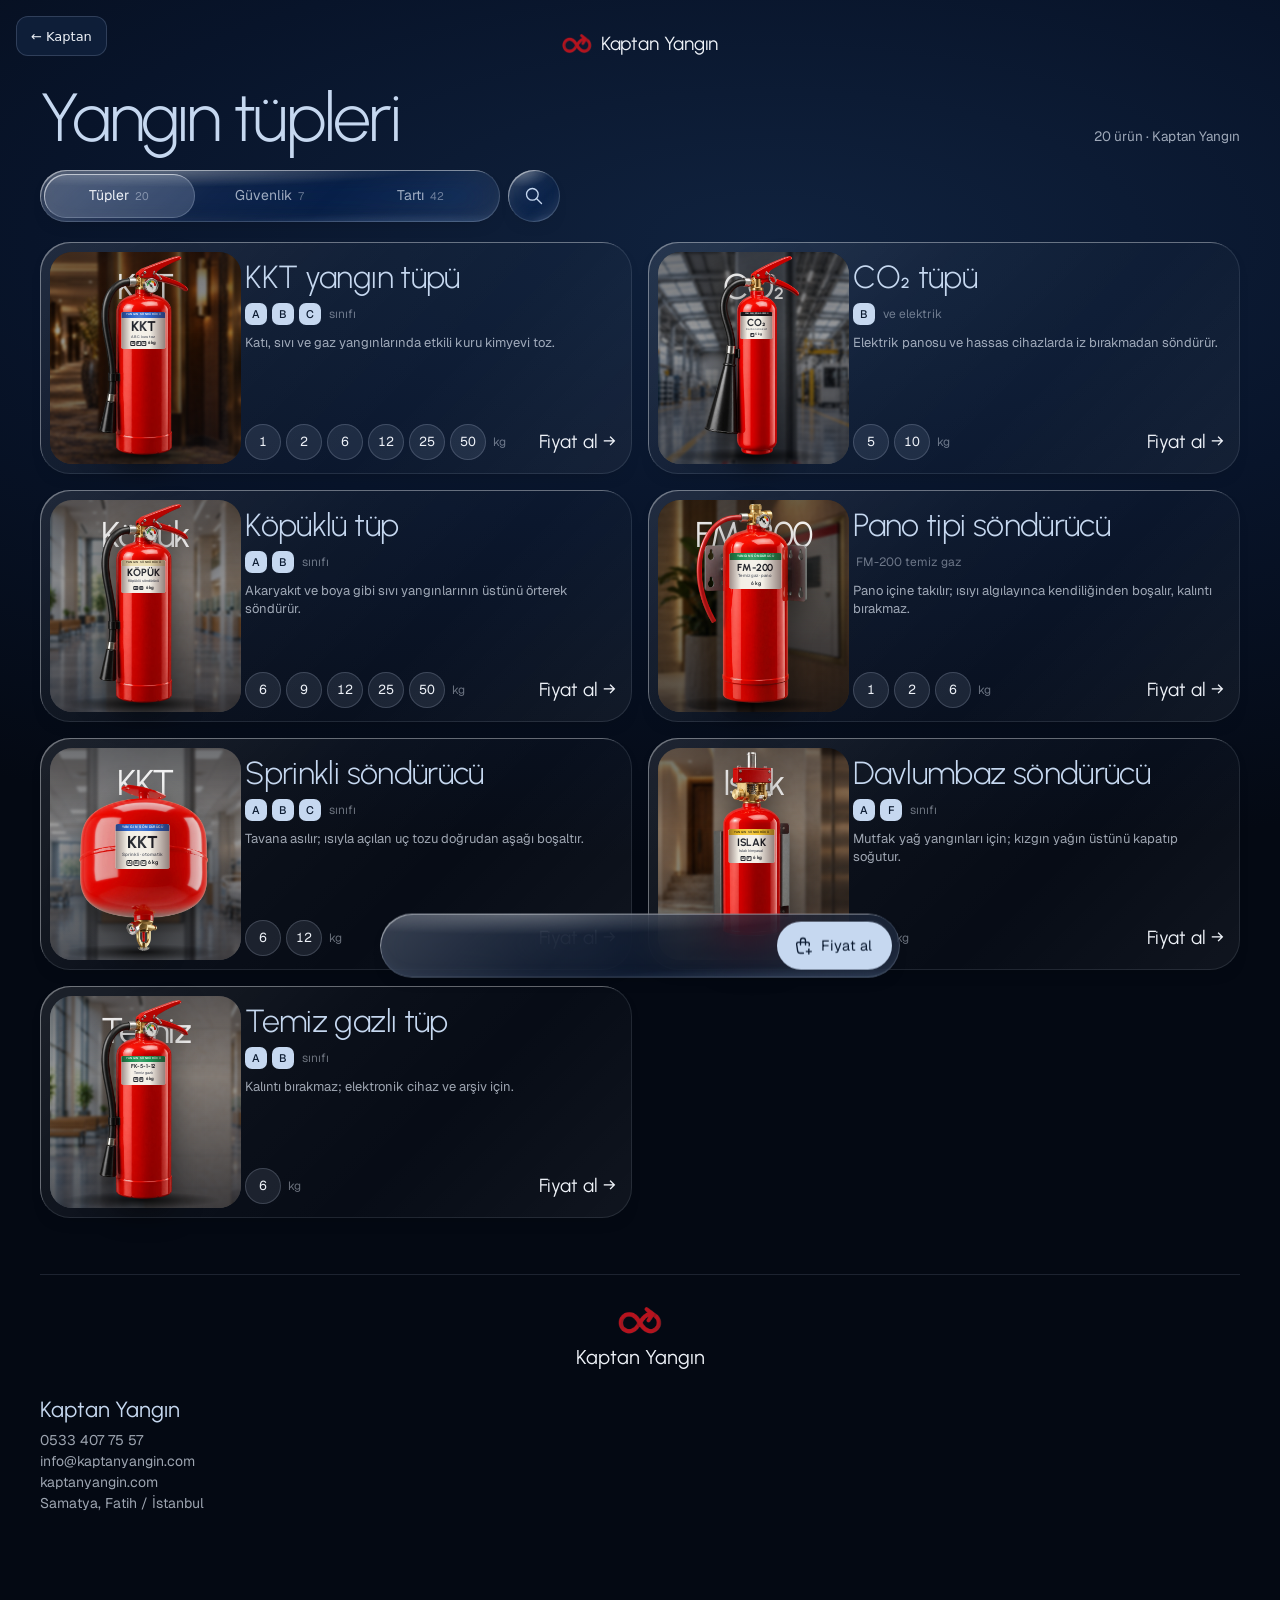
==== magaza/index.html @ e8fce548 "Kaptan Yangın sitesi: ilk yayın" ====
<!doctype html>
<html lang="tr">
<meta charset="utf-8">
<meta name="viewport" content="width=device-width, initial-scale=1, viewport-fit=cover">
<title>Kaptan Katalog</title>
<link rel="preconnect" href="https://fonts.googleapis.com">
<link rel="stylesheet" href="https://fonts.googleapis.com/css2?family=Urbanist:wght@200;300;400;500&family=Geist:wght@300;400;500&display=swap">
<link rel="stylesheet" href="katalog-tema.css">
<script src="../tema.js"></script>
<script src="../katalog.js"></script>
<script>window.KANTAR_IDS = KATALOG.bolumler.filter(function(b){return b.kategori==="kantar"}).flatMap(function(b){return b.urunler.map(function(u){return u.id})});</script>
<script>/* durumsal: kataloğun bölümüne göre renk */
(function(){ var k=["kantar"]; function b(){ var h=location.hash.slice(1); document.documentElement.dataset.unsur = h==="kantar" ? "kantar" : (/^u-\d+$/.test(h) && window.KANTAR_IDS && KANTAR_IDS.indexOf(+h.slice(2))>-1 ? "kantar" : "yangin"); } addEventListener("hashchange", b); b(); })();</script>
<style>
/* Lacivert sahne, telefon öncelikli. Liste: dev başlık + cam sekme + raf kartları. Ürün: dev yazıların arasından geçen ürün, boylar ray üstünde kayar. */
:root {
	color-scheme: dark;
	--zemin: #040913; --zemin-ust: #10223e; --yuzey: rgb(160 190 235 / 0.07); --yuzey-2: rgb(160 190 235 / 0.12);
	--yazi: #eef2f8; --yazi-2: rgb(222 231 244 / 0.7); --yazi-3: rgb(222 231 244 / 0.45); --cizgi: rgb(200 220 255 / 0.12);
	--buz: #c6d8f0; --buz-koyu: #8fb3e0; --kirmizi: #e5392b; --tabak: #e8eef7; --tabak-2: #c9d6e8; --murekkep: #0b1a30;
	--baslik: "Urbanist", "Geist", system-ui, sans-serif; --govde: "Geist", system-ui, sans-serif;
	--yay: cubic-bezier(0.16, 1, 0.3, 1); --egri: cubic-bezier(0.22, 0.8, 0.22, 1);
	--kenar: 16px; --en: 1320px;
}
* { box-sizing: border-box; -webkit-tap-highlight-color: transparent; scrollbar-width: none; }
*::-webkit-scrollbar { display: none; }
html { background: var(--zemin); }
[hidden] { display: none !important; }
body { margin: 0; color: var(--yazi); font: 15px/1.5 var(--govde); -webkit-font-smoothing: antialiased; overflow-x: hidden; min-height: 100vh;
	background: radial-gradient(120% 620px at 60% 240px, var(--zemin-ust) 0%, #08142a 48%, var(--zemin) 100%) no-repeat, var(--zemin); }
a { color: inherit; text-decoration: none; }
button, input { font: inherit; color: inherit; background: none; border: 0; padding: 0; }
button { cursor: pointer; }
.ti { display: inline-grid; place-items: center; font-style: normal; }
.ti svg { width: 1em; height: 1em; display: block; }
:focus-visible { outline: 2px solid var(--buz); outline-offset: 3px; }
.kap { max-width: var(--en); margin: 0 auto; padding-inline: var(--kenar); }

/* Liquid glass (hafif sürüm): buzlu zemin, sol üstte ışık yansıması, içte ince halka */
.cam, .notlar .not { position: relative; isolation: isolate;
	background: linear-gradient(135deg, rgb(255 255 255 / 0.2), rgb(255 255 255 / 0.05) 38%, rgb(255 255 255 / 0.02) 62%, rgb(255 255 255 / 0.09));
	backdrop-filter: blur(22px) saturate(1.8) brightness(1.08); -webkit-backdrop-filter: blur(22px) saturate(1.8) brightness(1.08);
	box-shadow: inset 1.5px 1.5px 0 -0.5px rgb(255 255 255 / 0.55), inset -1px -1px 0 rgb(255 255 255 / 0.1), inset 0 0 0 1px rgb(220 232 255 / 0.14),
		inset 0 -10px 22px -10px rgb(150 190 255 / 0.28), 0 14px 34px -14px rgb(0 0 0 / 0.85); }
.cam::before, .notlar .not::before { content: ""; position: absolute; inset: 0; border-radius: inherit; pointer-events: none; z-index: -1;
	background: radial-gradient(90% 55% at 28% 0%, rgb(255 255 255 / 0.28), transparent 60%), radial-gradient(60% 40% at 80% 110%, rgb(160 200 255 / 0.16), transparent 70%); }
.bas { transition: scale 0.3s var(--yay); }
.bas:active { scale: 0.95; }

/* Üst şerit */
.ust { position: relative; z-index: 6; display: grid; grid-template-columns: minmax(92px, 1fr) auto minmax(92px, 1fr); align-items: center; gap: 8px; height: 64px; }
.geri { grid-column: 1; grid-row: 1; justify-self: start; width: 42px; height: 42px; border-radius: 50%; display: grid; place-items: center; font-size: 20px; color: var(--buz); flex: none; }
.marka { grid-column: 2; grid-row: 1; display: flex; align-items: center; justify-content: center; gap: 9px; min-width: 0; }
.marka img { width: 30px; height: auto; flex: none; }
.marka .ad { font: 400 19px/1.25 var(--baslik); letter-spacing: -0.005em; white-space: nowrap; color: var(--yazi); }
.ust .sag { grid-column: 3; grid-row: 1; justify-self: end; display: flex; gap: 8px; }
.ust .sag > * { position: relative; width: 42px; height: 42px; border-radius: 50%; display: grid; place-items: center; font-size: 20px; color: var(--buz); }

/* Dev yazı: satır maskesinden yükselir, harf harf değişir; boyu kutuya sığacak kadar (JS) */
.dev { margin: 0; font-family: var(--baslik); font-weight: 300; color: var(--buz); letter-spacing: -0.04em; line-height: 0.88; white-space: nowrap; width: max-content; max-width: none; }
.dev .satir { display: block; overflow: hidden; padding: 0.04em 0.06em 0.24em; margin: -0.04em -0.06em -0.24em; }
.dev .satir > span { display: block; }
.harf { display: inline-block; white-space: pre; }

/* ───────── Liste ───────── */
.l-bas { padding-block: 2px 10px; display: flex; flex-wrap: wrap; align-items: baseline; justify-content: space-between; gap: 6px 24px; overflow: hidden; }
.l-bas .dev { font-size: 52px; }
.l-meta { margin: 0; color: var(--yazi-2); font-size: 13.5px; }
.cubuk { position: sticky; top: env(safe-area-inset-top, 0px); z-index: 8; padding-block: 8px; }
.cubuk-ic { display: grid; grid-template-columns: minmax(0, 1fr) 52px; gap: 8px; height: 52px; }
.sekme { border-radius: 999px; display: grid; grid-template-columns: repeat(3, minmax(0, 1fr)); padding: 4px; transition: opacity 0.3s var(--egri); }
.sekme i.gosterge { position: absolute; z-index: -1; left: 4px; top: 4px; bottom: 4px; width: calc((100% - 8px) / 3); border-radius: 999px; background: rgb(198 216 240 / 0.2);
	box-shadow: inset 1px 1px 0 rgb(255 255 255 / 0.5), inset 0 0 0 1px rgb(220 232 255 / 0.22); transition: transform 0.55s var(--yay); }
.sekme button { border-radius: 999px; font-size: 14px; color: var(--yazi-2); display: flex; align-items: center; justify-content: center; gap: 6px; min-width: 0; transition: color 0.3s; }
.sekme button[aria-selected="true"] { color: var(--yazi); }
.sekme button small { font-size: 11px; color: var(--yazi-3); font-variant-numeric: tabular-nums; }
.ara-dugme { border-radius: 50%; display: grid; place-items: center; font-size: 20px; color: var(--buz); }
.ara-kutu { position: absolute; inset: 0 var(--kenar); right: calc(var(--kenar) + 60px); border-radius: 999px; display: flex; align-items: center; gap: 10px; padding: 0 18px;
	opacity: 0; pointer-events: none; scale: 0.96 1; transform-origin: right; transition: opacity 0.3s var(--egri), scale 0.45s var(--yay); }
.ara-kutu input { flex: 1; min-width: 0; height: 100%; outline: 0; font-size: 16px; }
.ara-kutu input::placeholder { color: var(--yazi-3); }
.ara-acik .ara-kutu { opacity: 1; pointer-events: auto; scale: 1 1; }
.ara-acik .sekme { opacity: 0; pointer-events: none; }
.cubuk { position: sticky; }
.cubuk .kap { position: relative; }

.altlar { display: flex; gap: 8px; overflow-x: auto; padding-block: 6px 4px; margin-inline: calc(-1 * var(--kenar)); padding-inline: var(--kenar); }
.altlar button { flex: none; height: 38px; padding: 0 16px; border-radius: 999px; font-size: 13.5px; color: var(--yazi-2); background: var(--yuzey); box-shadow: inset 0 0 0 1px var(--cizgi); transition: color 0.3s, background 0.3s, box-shadow 0.3s, scale 0.3s var(--yay); }
.altlar button:active { scale: 0.95; }
.altlar button[aria-pressed="true"] { color: var(--murekkep); background: var(--buz); box-shadow: none; }

.izgara { display: grid; grid-template-columns: repeat(2, minmax(0, 1fr)); gap: 12px; padding-block: 12px 56px; }
.bos { grid-column: 1 / -1; padding: 48px 0; text-align: center; color: var(--yazi-2); }

/* Raf kartı: bir söndürücü ailesi; tüp solda ayakta, boylar kartın içinde seçilir */
.aile { grid-column: 1 / -1; position: relative; height: 196px; border-radius: 30px; overflow: hidden; display: grid; grid-template-columns: 34% minmax(0, 1fr);
	background: linear-gradient(140deg, var(--yuzey-2), var(--yuzey) 55%); box-shadow: inset 1px 1px 0 rgb(255 255 255 / 0.16), inset 0 0 0 1px var(--cizgi); transition: scale 0.35s var(--yay); }
.aile:active { scale: 0.985; }
.aile .ana { position: absolute; inset: 0; z-index: 1; border-radius: inherit; }
.aile .resim { position: relative; }
.aile .resim::before { content: ""; position: absolute; left: 50%; bottom: 10px; width: 78%; height: 16px; translate: -50% 0; border-radius: 50%; background: radial-gradient(closest-side, rgb(0 0 0 / 0.7), transparent); }
.aile .resim img { position: absolute; left: 50%; bottom: 14px; height: calc(100% - 26px); max-width: none; translate: -50% 0; filter: drop-shadow(0 12px 14px rgb(0 0 0 / 0.5)); }
.aile .govde { padding: 18px 16px 14px 4px; display: grid; grid-template-rows: auto auto 1fr auto; min-width: 0; }
.aile h3 { margin: -4px 0 -5px; padding: 0 2px 0 0; font: 300 27px/1.35 var(--baslik); letter-spacing: -0.02em; color: var(--buz); white-space: nowrap; overflow: hidden; text-overflow: ellipsis; }
.aile .siniflar { display: flex; gap: 5px; margin-top: 9px; }
.aile .siniflar b { min-width: 22px; height: 22px; padding: 0 6px; border-radius: 7px; display: grid; place-items: center; font: 500 11px/1 var(--govde); color: var(--murekkep); background: var(--buz); }
.aile .siniflar span { height: 22px; display: grid; place-items: center; font-size: 12px; color: var(--yazi-3); margin-left: 3px; white-space: nowrap; overflow: hidden; }
.aile p { margin: 9px 0 0; font-size: 13px; line-height: 1.35; color: var(--yazi-2); display: -webkit-box; -webkit-line-clamp: 2; -webkit-box-orient: vertical; overflow: hidden; align-self: start; }
.aile .alt { display: grid; grid-template-columns: minmax(0, 1fr) auto; gap: 10px; align-items: center; }
.aile .boy { position: relative; z-index: 2; display: flex; gap: 5px; overflow-x: auto; margin-left: -4px; padding-left: 4px;
	-webkit-mask-image: linear-gradient(90deg, #000 calc(100% - 18px), transparent); mask-image: linear-gradient(90deg, #000 calc(100% - 18px), transparent); }
.aile .boy a { flex: none; min-width: 36px; height: 36px; padding: 0 9px; border-radius: 999px; display: grid; place-items: center; font-size: 13px; font-variant-numeric: tabular-nums; color: var(--yazi);
	background: rgb(198 216 240 / 0.1); box-shadow: inset 0 0 0 1px rgb(220 232 255 / 0.18); transition: scale 0.3s var(--yay), background 0.3s; }
.aile .boy a:active { scale: 0.9; background: rgb(198 216 240 / 0.26); }
.aile .boy em { font-style: normal; font-size: 12px; color: var(--yazi-3); align-self: center; padding: 0 14px 0 2px; flex: none; }
.aile .fiyat { font: 400 19px/1.2 var(--baslik); font-variant-numeric: tabular-nums; white-space: nowrap; text-align: right; }
.aile .fiyat small { display: block; font: 400 11px/1 var(--govde); color: var(--yazi-3); margin-bottom: 4px; }
.aile .fiyat small.dolum { margin: 6px 0 0; color: var(--yazi-2); font-variant-numeric: tabular-nums; }

/* Ürün kartı: sabit ölçü; ad en çok iki satır, künye tek satır */
.kart { position: relative; border-radius: 26px; padding: 8px 8px 14px; display: grid; grid-template-rows: auto 38px 17px 26px; row-gap: 0; min-width: 0;
	background: var(--yuzey); box-shadow: inset 0 0 0 1px var(--cizgi); transition: scale 0.35s var(--yay); }
.kart:active { scale: 0.97; }
.tabak { aspect-ratio: 1; border-radius: 18px; display: grid; place-items: center; overflow: hidden; margin-bottom: 12px; }
.tabak.acik { background: radial-gradient(90% 90% at 50% 35%, #fff, var(--tabak) 55%, var(--tabak-2)); }
.tabak.acik img { width: 78%; height: 78%; object-fit: contain; }
.tabak.koyu { background: radial-gradient(80% 80% at 50% 40%, rgb(120 160 225 / 0.22), transparent 70%); }
.tabak.koyu img { height: 92%; max-width: none; filter: drop-shadow(0 10px 12px rgb(0 0 0 / 0.5)); }
.tabak.ikon { background: radial-gradient(80% 80% at 50% 40%, rgb(120 160 225 / 0.2), transparent 70%); font-size: 54px; color: var(--buz); }
.tabak.ikon .ti svg { stroke-width: 1; }
.kart h3 { margin: 0; padding: 0 6px; font: 400 14px/19px var(--govde); display: -webkit-box; -webkit-line-clamp: 2; -webkit-box-orient: vertical; overflow: hidden; align-self: start; }
.kart .kunye { padding: 0 6px; font-size: 12px; line-height: 17px; color: var(--yazi-3); white-space: nowrap; overflow: hidden; text-overflow: ellipsis; }
.kart .fiyat { padding: 0 6px; font: 400 19px/1 var(--baslik); font-variant-numeric: tabular-nums; align-self: end; }

.iletisim { border-top: 1px solid var(--cizgi); padding-block: 32px 48px; display: grid; gap: 28px; color: var(--yazi-2); font-size: 14px; }
.iletisim .logo { grid-column: 1 / -1; display: grid; gap: 10px; justify-items: center; text-align: center; }
.iletisim .logo img { width: 44px; height: auto; }
.iletisim .logo p { margin: 0; font: 400 20px/1.25 var(--baslik); color: var(--yazi); }
.iletisim b { display: block; font: 400 22px/1.1 var(--baslik); color: var(--buz); margin-bottom: 8px; }
.iletisim span { display: block; user-select: all; }
.iletisim .yasal { font-size: 12.5px; color: var(--yazi-3); margin: 0; max-width: 60ch; }

/* ───────── Ürün sahnesi ───────── */
.sahne { position: relative; height: clamp(620px, calc(100svh - 64px), 760px); overflow-x: clip; overflow-y: visible; margin-inline: calc(-1 * var(--kenar)); touch-action: pan-y; }
.sahne .dev { position: absolute; pointer-events: none; }
.sahne .dev .satir > span { transform: translateY(104%); transition: transform 1.2s var(--yay); }
.hazir .dev .satir > span { transform: none; }
.dev.sol { left: var(--kenar); top: 4px; font-size: 56px; }
.dev.sol .satir { display: inline-block; vertical-align: top; } .dev.sol .satir + .satir { margin-left: 0.16em; }
.dev.sol .satir:nth-child(1) > span { transition-delay: 0.25s; }
.dev.sol .satir:nth-child(2) > span { transition-delay: 0.33s; }
.dev.sag { left: 0; right: 0; margin-inline: auto; top: 200px; font-size: 130px; text-align: center; }
.dev.sag .harf.bosluk { width: var(--bosluk, auto); }
/* telefon/tablet: sayı tüpün arkasında kocaman, birim (kg) ayrı katmanda tüpün önünde ve küçük (Berkin 2026-10-06) */
.dev.sag .harf.yok { display: none; }
.dev.birim { display: none; z-index: 4; font-weight: 400; letter-spacing: -0.02em; line-height: 1; opacity: 0; transition: opacity 0.9s var(--egri) 0.6s; }
.sahne.ayri-kilo .dev.birim { display: block; } .hazir .dev.birim { opacity: 1; }
.dev.sag .satir > span { transition-delay: 0.45s; }

.isik::after { content: ""; position: absolute; left: 50%; top: 100%; width: 520px; height: 420px; translate: -50% -30%; border-radius: 50%; background: radial-gradient(closest-side, rgb(120 160 225 / 0.1), transparent); }
.isik { position: absolute; left: 50%; top: 56%; width: 300px; height: 380px; translate: -50% -50%; border-radius: 50%; pointer-events: none;
	background: radial-gradient(closest-side, rgb(120 160 225 / 0.2), transparent); filter: blur(20px); opacity: 0; transition: opacity 1.6s var(--egri) 0.2s; }
.hazir .isik { opacity: 1; }
.golge { position: absolute; left: 50%; bottom: 22.5%; width: 200px; height: 36px; translate: -50% 0; border-radius: 50%; background: radial-gradient(closest-side, rgb(0 0 0 / 0.85), transparent); }

.urun { position: absolute; left: 50%; bottom: 24%; aspect-ratio: 2 / 3; translate: -50% 0; perspective: 1100px; transition: height 0.95s cubic-bezier(0.65, 0, 0.35, 1); }
.urun.kare { aspect-ratio: 1; bottom: 27%; left: 50%; }
.sahne:has(.urun.kare) .golge { display: none; }
.dondur { position: absolute; inset: 0; transform-style: preserve-3d; transition: transform 0.7s var(--egri); }
.acilis { position: absolute; inset: 0; transform: translateY(70%); opacity: 0; transition: transform 1.4s var(--yay) 0.1s, opacity 0.9s var(--egri) 0.1s; }
.hazir .acilis { transform: none; opacity: 1; }
.vt .acilis { transition: none; }
.katman { position: absolute; inset: 0; will-change: transform, opacity; display: grid; place-items: center; }
.katman img { width: 100%; height: 100%; object-fit: contain; display: block; filter: drop-shadow(0 34px 34px rgb(0 0 0 / 0.55)); }
.katman.tabakli { border-radius: 50%; background: radial-gradient(90% 90% at 50% 32%, #fff, var(--tabak) 55%, var(--tabak-2)); box-shadow: 0 30px 60px -20px rgb(0 0 0 / 0.8), inset 0 -14px 30px -10px rgb(11 26 48 / 0.25); }
.katman.tabakli img { width: 66%; height: 66%; filter: none; }
.katman.ikonlu { border-radius: 50%; font-size: 42cqw; color: var(--buz); }
.katman.ikonlu .ti { font-size: 110px; }
.katman.ikonlu .ti svg { stroke-width: 0.8; }

/* Tüpün üstündeki cam kapsüller: tüpün önünde durur ki 3B dönüşte tüp fareyi yutmasın */
.nokta { position: absolute; z-index: 4; width: 0; height: 0; opacity: 0; transform: translateZ(60px); transition: opacity 0.6s var(--egri); }
.goster .nokta { opacity: 1; }
.nokta .dugum { position: absolute; left: -13px; top: -13px; width: 26px; height: 26px; border-radius: 50%; z-index: 2; display: grid; place-items: center; font-size: 13px; color: var(--murekkep);
	background: radial-gradient(circle at 35% 30%, #fff, var(--buz) 70%); box-shadow: 0 0 0 4px rgb(198 216 240 / 0.16), 0 6px 16px rgb(0 0 0 / 0.4); transition: transform 0.4s var(--yay); }
.nokta .kapsul { position: absolute; top: -40px; white-space: nowrap; padding: 9px 16px 9px 24px; border-radius: 999px; font-size: 13px; color: var(--buz); transition: color 0.3s, background 0.3s, box-shadow 0.3s; }
.nokta.sag .kapsul { left: -4px; }
.nokta.sol .kapsul { right: -4px; padding: 9px 24px 9px 16px; }
.nokta.sol { display: none; }
.nokta .kapsul { opacity: 0; } .nokta.acik .kapsul { opacity: 1; }
.nokta.acik .kapsul, .nokta:focus-visible .kapsul { color: var(--yazi); background-color: rgb(198 216 240 / 0.16); box-shadow: inset 1.5px 1.5px 0 -0.5px rgb(255 255 255 / 0.7), inset 0 0 0 1px rgb(220 232 255 / 0.4), 0 0 28px -4px rgb(150 190 255 / 0.45); }
/* fare tepkileri yalnız faresi olan cihazda; telefonda dokunuş hover'ı tetikleyip takılı bırakmasın */
@media (hover: hover) { .nokta:hover .kapsul { opacity: 1; } .nokta:hover .kapsul { color: var(--yazi); background-color: rgb(198 216 240 / 0.16); box-shadow: inset 1.5px 1.5px 0 -0.5px rgb(255 255 255 / 0.7), inset 0 0 0 1px rgb(220 232 255 / 0.4), 0 0 28px -4px rgb(150 190 255 / 0.45); } .nokta:hover .dugum { transform: scale(1.15); } .kart:hover, .aile:hover { scale: 0.99; } .al:hover { scale: 0.97; } }

.not-temsili { display: none; }
/* telefon: açıklama başlığın altında, bilgi etiketleri tüpün altında cam hap olarak */
.sag-yazi { position: absolute; left: var(--kenar); top: 68px; width: min(76%, 320px); margin: 0; font-size: 13.5px; line-height: 1.4; color: var(--yazi-2); }
.notlar { position: absolute; z-index: 3; left: 0; right: 0; bottom: calc(3.5% + 66px); display: flex; justify-content: center; gap: 8px; padding-inline: var(--kenar); opacity: 0; transition: opacity 0.9s var(--egri) 1.1s; }
.hazir .notlar { opacity: 1; }
.not { display: flex; align-items: center; gap: 8px; height: 40px; padding: 0 14px 0 12px; border-radius: 999px; font-size: 12.5px; white-space: nowrap; color: var(--yazi); min-width: 0; }
.not .simge { display: grid; place-items: center; font-size: 17px; color: var(--buz); }
.not p { margin: 0; }
.not .uz { display: none; }
@media (max-width: 1179.98px) { .notlar .not .simge.cam { background: none; backdrop-filter: none; -webkit-backdrop-filter: none; box-shadow: none; } .notlar .not .simge.cam::before { display: none; } }
.al { position: absolute; z-index: 3; right: var(--kenar); bottom: 24%; width: 108px; height: 108px; border-radius: 50%; display: grid; place-items: center; align-content: center; gap: 4px;
	opacity: 0; scale: 0.8; transition: opacity 0.8s var(--egri) 1.1s, scale 1s var(--yay) 1.1s; }
.hazir .al { opacity: 1; scale: 1; }
.hazir .al:active { scale: 0.93; transition-delay: 0s; transition-duration: 0.3s; }
.al .ti { font-size: 18px; color: var(--buz); }
.al small { font-size: 11px; line-height: 1; color: var(--yazi-2); }
.al b { font: 400 20px/1 var(--baslik); letter-spacing: -0.01em; font-variant-numeric: tabular-nums; }
.puskurt { position: absolute; z-index: 3; right: var(--kenar); bottom: calc(24% + 122px); height: 44px; padding: 0 16px 0 13px; border-radius: 999px; display: inline-flex; align-items: center; gap: 8px;
	font: 400 14px/1 var(--baslik); color: var(--yazi); opacity: 0; transition: opacity 0.8s var(--egri) 1.2s, scale 0.3s var(--yay); }
.hazir .puskurt { opacity: 1; }
.puskurt:active { scale: 0.94; }
.puskurt .ti { font-size: 18px; color: var(--buz); }
.duman { position: absolute; inset: 0; width: 100%; height: 100%; pointer-events: none; z-index: 2; }
.perde { position: fixed; inset: 0; width: 100vw; height: 100vh; pointer-events: none; z-index: 50; }

.boylar { position: absolute; z-index: 3; left: 0; right: 0; bottom: 3.5%; margin-inline: auto; width: max-content; display: flex; align-items: center; gap: 10px;
	opacity: 0; translate: 0 12px; transition: opacity 0.8s var(--egri) 1.3s, translate 0.8s var(--yay) 1.3s; }
.hazir .boylar { opacity: 1; translate: 0 0; }
.boylar .ok { width: 38px; height: 38px; border-radius: 50%; display: grid; place-items: center; font-size: 17px; color: var(--buz); transition: scale 0.3s var(--yay), opacity 0.3s; }
.boylar .ok:active { scale: 0.9; }
.boylar .ok:disabled { opacity: 0.35; cursor: default; }
.boylar .sayfa { height: 50px; padding: 0 16px; border-radius: 999px; display: flex; align-items: center; }
.boylar .sayfa button { width: 22px; height: 50px; display: grid; place-items: center; transition: width 0.5s var(--yay); }
.boylar .sayfa button::before { content: ""; width: 9px; height: 9px; border-radius: 999px; background: rgb(222 231 244 / 0.34); transition: width 0.5s var(--yay), background 0.3s; }
.boylar .sayfa button[aria-pressed="true"] { width: 42px; }
.boylar .sayfa button[aria-pressed="true"]::before { width: 30px; background: var(--buz); }

/* Bilgi bölümleri */
.bilgi { padding-block: 28px 120px; display: grid; gap: 64px; }
.giris { margin: 0; font: 300 23px/1.25 var(--baslik); letter-spacing: -0.01em; color: var(--yazi); text-wrap: balance; }
.giris span { color: var(--yazi-2); }
.olculer { display: grid; grid-template-columns: repeat(2, minmax(0, 1fr)); gap: 0 20px; }
.olcu { position: relative; padding: 18px 0; display: grid; gap: 6px; align-content: start; min-width: 0; }
.olcu b { padding: 0 2px 0.14em 0; font: 300 40px/1.1 var(--baslik); color: var(--buz); letter-spacing: -0.03em; font-variant-numeric: tabular-nums; white-space: nowrap; }
.olcu span { color: var(--yazi-2); font-size: 13.5px; }
.bolum { display: grid; gap: 24px; }
.bolum h2 { margin: 0; font: 300 46px/0.95 var(--baslik); letter-spacing: -0.035em; color: var(--buz); }
.adimlar { display: grid; gap: 0; }
.adim { position: relative; display: grid; grid-template-columns: 44px minmax(0, 1fr); gap: 4px 0; padding: 18px 0; }
.olcu::before, .adim::before { content: ""; position: absolute; left: 0; right: 0; top: 0; height: 1px; background: var(--cizgi); transform-origin: left; transition: transform 1.2s var(--yay); transition-delay: var(--g, 0ms); }
.adim i { grid-row: span 2; font: 400 14px/1.6 var(--baslik); font-style: normal; color: var(--buz-koyu); letter-spacing: 0.08em; }
.adim b { font: 400 21px/1.2 var(--baslik); }
.adim span { color: var(--yazi-2); font-size: 14.5px; }
.alanlar { display: grid; grid-template-columns: repeat(2, minmax(0, 1fr)); gap: 0 20px; }
.alanlar div { display: flex; align-items: center; gap: 12px; padding: 15px 0; border-bottom: 1px solid var(--cizgi); font: 400 17px/1.2 var(--baslik); min-width: 0; }
.alanlar .ti { font-size: 21px; color: var(--buz-koyu); flex: none; }
.uyari { margin: 24px 0 0; display: grid; grid-template-columns: auto minmax(0, 1fr); gap: 12px; color: var(--yazi-2); font-size: 14.5px; }
.uyari .ti { font-size: 20px; color: var(--kirmizi); margin-top: 1px; }
.uyari b { color: var(--yazi); font-weight: 500; }
table { width: 100%; border-collapse: collapse; font-size: 15px; }
td { padding: 15px 0; border-top: 1px solid var(--cizgi); vertical-align: top; }
td:first-child { color: var(--yazi-3); width: 42%; padding-right: 12px; }
td.bos { color: var(--yazi-3); font-style: italic; }
.serit { display: grid; grid-auto-flow: column; grid-auto-columns: 156px; gap: 12px; overflow-x: auto; scroll-snap-type: x proximity; margin-inline: calc(-1 * var(--kenar)); padding-inline: var(--kenar); scroll-padding-inline: var(--kenar); }
.serit .kart { scroll-snap-align: start; }

/* Tüp gövde etiketi (Berkin 2026-10-06): görseller etiketsiz, temiz gazlı ile KKT aynı görünüyordu. Her türün kendi renk bandı + büyük madde kodu.
   Konum uygulamadaki tüp kartıyla aynı gövde ölçüsünden (TupSahnesi GOVDE); yazılar etiketin genişliğine oranlı (cqw). */
.tupcuk { position: relative; display: block; aspect-ratio: 2 / 3; }
.tupcuk img { display: block; width: 100%; height: 100%; }
.aile .resim .tupcuk { position: absolute; left: 50%; bottom: 14px; height: calc(100% - 26px); translate: -50% 0; }
.aile .resim .tupcuk img { position: static; translate: none; height: 100%; }
.tabak.koyu .tupcuk { height: 92%; } .tabak.koyu .tupcuk img { height: 100%; width: 100%; }
.satir-s .tabak.koyu .tupcuk { height: 50px; } .satir-s .tabak.koyu .tupcuk img { height: 100%; width: 100%; }
.etiket { position: absolute; left: var(--x); top: var(--t); width: var(--w); translate: -50% 0; rotate: var(--a); container-type: inline-size; overflow: hidden;
	display: grid; justify-items: center; border-radius: 5% / 4%; background: #f3efe6; color: #1a1d24; pointer-events: none; user-select: none; }
.etiket::after { content: ""; position: absolute; inset: 0; pointer-events: none;
	background: linear-gradient(90deg, rgb(40 8 8 / 0.42), transparent 22%, rgb(255 255 255 / 0.14) 44%, transparent 64%, rgb(40 8 8 / 0.48)); }
.etiket i { justify-self: stretch; padding: 3.4cqw 0 3cqw; background: var(--renk); color: var(--bant-yazi, #fff); text-align: center; font: 600 6.4cqw/1 var(--govde); font-style: normal; letter-spacing: 0.12em; text-transform: uppercase; }
.etiket b { margin-top: 6cqw; font: 700 var(--kf)/0.95 var(--baslik); letter-spacing: -0.02em; white-space: nowrap; }
.etiket > span { margin-top: 2.4cqw; font: 500 8.4cqw/1.1 var(--govde); color: #4b515d; white-space: nowrap; }
/* cqw yalnız iç elemanlarda: etiketin kendi kutusunda cqw sayfaya göre çözülür */
.etiket em { display: flex; align-items: center; gap: 2.2cqw; margin: 5.5cqw 0 6cqw; font-style: normal; }
.etiket u { display: grid; place-items: center; width: 11cqw; height: 11cqw; border: 0.7cqw solid currentColor; border-radius: 2cqw; text-decoration: none; font: 700 7.4cqw/1 var(--govde); }
.etiket s { margin-left: 2cqw; text-decoration: none; font: 700 10cqw/1 var(--baslik); white-space: nowrap; }
/* Alt çubuk: fiyat dairesi ekrandan çıkınca gelir */
.alt-cubuk { position: fixed; z-index: 20; left: 12px; right: 12px; bottom: calc(12px + env(safe-area-inset-bottom, 0px)); max-width: 520px; margin-inline: auto; height: 64px; border-radius: 999px; padding: 0 8px 0 22px;
	display: grid; grid-template-columns: minmax(0, 1fr) auto; align-items: center; gap: 12px; translate: 0 140%; transition: translate 0.6s var(--yay); background-color: rgb(8 20 42 / 0.72); }
.alt-cubuk.acik { translate: 0 0; }
.alt-cubuk div { min-width: 0; }
.alt-cubuk small { display: block; font-size: 12px; color: var(--yazi-2); white-space: nowrap; overflow: hidden; text-overflow: ellipsis; }
.alt-cubuk b { display: block; font: 400 21px/1.25 var(--baslik); font-variant-numeric: tabular-nums; }
.alt-cubuk button { height: 48px; padding: 0 20px 0 16px; border-radius: 999px; display: flex; align-items: center; gap: 8px; font-size: 14.5px; color: var(--murekkep); background: var(--buz); }
.alt-cubuk button .ti { font-size: 20px; }
.alt-cubuk button:active { scale: 0.95; }

/* Kaydırdıkça açılma: zamanla oynar (kaydırmaya bağlı değil). Gizli hâli yalnız JS kurar; bitince sınıflar kalkar.
   Varsayılan: aşağıdan, bulanıktan netliğe. sol: soldan. pop: küçükten büyüyerek. kart: sağdan dönerek. cizgi: önce çizgi çizilir, sonra içerik gelir. baslik: harf harf maskeden. */
.bk { opacity: 0; translate: 0 70px; scale: 0.93; filter: blur(8px); transition: opacity 0.7s ease-out, translate 1.15s var(--yay), scale 1.15s var(--yay), rotate 1.15s var(--yay), filter 0.8s ease-out; }
.bk[data-v="sol"] { translate: -64px 0; scale: 1; }
.bk[data-v="pop"] { translate: 0 30px; scale: 0.55; }
.bk[data-v="kart"] { translate: 90px 0; scale: 0.85; rotate: 5deg; }
.bk[data-v="cizgi"] { opacity: 1; translate: none; scale: 1; filter: none; }
.bk[data-v="cizgi"]::before { transform: scaleX(0); }
.bk[data-v="cizgi"] > * { opacity: 0; translate: 0 44px; filter: blur(7px); transition: opacity 0.7s ease-out, translate 1.1s var(--yay), filter 0.8s ease-out; transition-delay: calc(var(--g, 0ms) + 260ms); }
.bk[data-v="cizgi"] > :nth-child(2) { transition-delay: calc(var(--g, 0ms) + 360ms); }
.bk[data-v="cizgi"] > :nth-child(3) { transition-delay: calc(var(--g, 0ms) + 460ms); }
.bk.gor, .bk[data-v].gor { opacity: 1; translate: 0 0; scale: 1; rotate: 0deg; filter: blur(0); }
.bk.gor[data-v="cizgi"]::before { transform: none; }
.bk.gor[data-v="cizgi"] > * { opacity: 1; translate: 0 0; filter: blur(0); }
.hs { display: block; overflow: hidden; padding: 0.08em 0 0.3em; margin: -0.08em 0 -0.3em; }
.hc { display: inline-block; white-space: pre; }
.hbk .hc { transform: translateY(120%) rotate(9deg); transform-origin: left bottom; transition: transform 1.15s var(--yay); transition-delay: calc(var(--g, 0ms) + var(--s, 0) * 150ms + var(--c, 0) * 32ms); }
.hbk.gor .hc { transform: none; }

/* Sepet: telefonda alttan açılan sayfa, geniş ekranda sağdan gelen panel. Ödeme yok; liste WhatsApp mesajı olarak gider. */
.sepet-sayi { position: absolute; right: -3px; top: -3px; min-width: 19px; height: 19px; padding: 0 5px; border-radius: 999px; display: grid; place-items: center; font: 500 11px/1 var(--govde); font-variant-numeric: tabular-nums; color: #fff; background: var(--kirmizi); }
.sepet-perde { position: fixed; inset: 0; z-index: 39; background: rgb(2 6 14 / 0.6); opacity: 0; pointer-events: none; transition: opacity 0.4s var(--egri); }
.sepet-perde.acik { opacity: 1; pointer-events: auto; }
.sepet { position: fixed; z-index: 40; left: 0; right: 0; bottom: 0; max-height: 86%; border-radius: 30px 30px 0 0; display: grid; grid-template-rows: auto minmax(0, 1fr) auto; visibility: hidden;
	padding-bottom: env(safe-area-inset-bottom, 0px); background: rgb(9 21 43 / 0.88); backdrop-filter: blur(28px) saturate(1.6); -webkit-backdrop-filter: blur(28px) saturate(1.6);
	box-shadow: inset 0 1px 0 rgb(255 255 255 / 0.22), inset 0 0 0 1px var(--cizgi), 0 -20px 60px -20px rgb(0 0 0 / 0.9); translate: 0 104%; transition: translate 0.6s var(--yay), visibility 0s 0.6s; }
.sepet.acik { translate: 0 0; visibility: visible; transition: translate 0.6s var(--yay); }
.sepet > header { display: flex; align-items: center; justify-content: space-between; padding: 18px 16px 10px 22px; }
.sepet h2 { margin: 0; font: 300 34px/1.2 var(--baslik); letter-spacing: -0.03em; color: var(--buz); }
.sepet h2 small { font: 400 13px/1 var(--govde); letter-spacing: 0; color: var(--yazi-3); margin-left: 8px; }
.sepet-kapat { width: 42px; height: 42px; border-radius: 50%; display: grid; place-items: center; font-size: 19px; color: var(--buz); }
.sepet-liste { overflow-y: auto; padding: 0 22px; overscroll-behavior: contain; }
.sepet-bos { margin: 0; padding: 28px 0 40px; color: var(--yazi-2); font-size: 14.5px; max-width: 34ch; }
.sepet-firma { margin: 14px 0 0; font-size: 12px; letter-spacing: 0.08em; text-transform: uppercase; color: var(--yazi-3); }
.satir-s { display: grid; grid-template-columns: 56px minmax(0, 1fr) auto; gap: 12px; align-items: center; padding: 12px 0; border-bottom: 1px solid var(--cizgi); }
.satir-s .tabak { margin: 0; border-radius: 14px; width: 56px; height: 56px; } .satir-s .tabak.koyu img { height: 50px; width: auto; } .satir-s .tabak.acik img { width: 44px; height: 44px; } .satir-s .tabak.ikon { font-size: 26px; }
.satir-s h3 { margin: 0; font: 400 14px/1.3 var(--govde); display: -webkit-box; -webkit-line-clamp: 2; -webkit-box-orient: vertical; overflow: hidden; }
.satir-s span { font: 400 16px/1.4 var(--baslik); font-variant-numeric: tabular-nums; color: var(--yazi-2); }
.adet { display: grid; grid-template-columns: 34px 26px 34px; align-items: center; height: 38px; border-radius: 999px; background: var(--yuzey); box-shadow: inset 0 0 0 1px var(--cizgi); }
.adet button { height: 38px; display: grid; place-items: center; font-size: 15px; color: var(--buz); transition: scale 0.3s var(--yay); }
.adet button:active { scale: 0.8; }
.adet b { text-align: center; font: 400 15px/1 var(--govde); font-variant-numeric: tabular-nums; }
.sepet > footer { padding: 14px 22px 18px; display: grid; gap: 12px; }
.sepet-toplam { display: flex; align-items: baseline; justify-content: space-between; color: var(--yazi-2); font-size: 13.5px; }
.sepet-toplam b { font: 400 28px/1.2 var(--baslik); color: var(--yazi); font-variant-numeric: tabular-nums; }
.sepet-gonder { height: 54px; border-radius: 999px; display: flex; align-items: center; justify-content: center; gap: 10px; font-size: 15.5px; color: var(--murekkep); background: var(--buz); transition: scale 0.3s var(--yay); }
.sepet-gonder:active { scale: 0.97; }
.sepet-gonder .ti { font-size: 21px; }
.sepet-not { margin: 0; font-size: 12px; color: var(--yazi-3); }

/* Sayfa geçişi: karttaki görsel sahnedeki yerine uçar */
::view-transition-group(urun-gorsel) { animation-duration: 0.75s; animation-timing-function: cubic-bezier(0.65, 0, 0.2, 1); }
::view-transition-old(urun-gorsel), ::view-transition-new(urun-gorsel) { height: 100%; width: 100%; object-fit: contain; }
::view-transition-old(root) { animation: 0.3s var(--egri) both vt-cik; }
::view-transition-new(root) { animation: 0.5s var(--egri) 0.12s both vt-gir; }
@keyframes vt-cik { to { opacity: 0; } }
@keyframes vt-gir { from { opacity: 0; } }

/* ───────── Geniş ekran ───────── */
@media (min-width: 760px) {
	:root { --kenar: 40px; }
	.ust { height: 88px; }
	.l-bas { padding-block: 0 14px; }
	.cubuk-ic { grid-template-columns: minmax(0, 460px) 52px; }
	.ara-kutu { right: auto; width: 460px; }
	.izgara { grid-template-columns: repeat(4, minmax(0, 1fr)); gap: 16px; }
	.aile { grid-column: span 2; height: 232px; }
	.aile h3 { font-size: 32px; }
	.iletisim { grid-template-columns: repeat(2, minmax(0, 1fr)); } .iletisim .yasal { grid-column: 1 / -1; }

	.sahne { height: clamp(640px, calc(100vh - 92px), 760px); }
	.al { width: 132px; height: 132px; } .al b { font-size: 24px; } .puskurt { bottom: calc(24% + 148px); height: 50px; font-size: 15.5px; }
	.sepet { left: auto; top: 12px; right: 12px; bottom: 12px; width: 420px; max-height: none; border-radius: 30px; padding-bottom: 0; translate: 108% 0; }
	.bilgi { padding-block: 56px 140px; gap: 96px; }
	.olculer { grid-template-columns: repeat(4, minmax(0, 1fr)); gap: 0 24px; }
	.olcu { padding-top: 26px; } .olcu b { font-size: 56px; }
	.bolum { grid-template-columns: minmax(0, 1fr) minmax(0, 1.5fr); gap: 56px; align-items: start; }
	.bolum.tam { grid-template-columns: minmax(0, 1fr); gap: 32px; }
	.bolum h2 { font-size: 64px; }
	.adimlar { grid-template-columns: repeat(2, minmax(0, 1fr)); gap: 0 48px; }
	.alanlar { grid-template-columns: repeat(3, minmax(0, 1fr)); gap: 0 32px; } .alanlar div { font-size: 19px; }
	.serit { grid-auto-columns: 200px; gap: 16px; }
}
@media (min-width: 1180px) {
	.sahne { height: clamp(660px, calc(100vh - 92px), 820px); }
	.dev.sol { left: 9%; top: 5%; text-align: center; }
	.dev.sol .satir { display: block; } .dev.sol .satir + .satir { margin-left: 0; }
	.dev.sag { right: auto; left: 56%; margin-inline: 0; top: 38%; text-align: left; }
	.dev.sag .harf.bosluk { width: auto; }
	.urun, .isik, .golge { left: 47%; }
	.urun { bottom: 6%; } .urun.kare { bottom: 14%; left: 47%; }
	.isik { width: 460px; height: 560px; top: 56%; }
	.golge { bottom: 5%; width: 280px; }
	.nokta .kapsul { opacity: 1; }
	.nokta .kapsul { top: -46px; padding: 11px 22px 11px 26px; font-size: 15px; }
	.nokta.sol .kapsul { padding: 11px 26px 11px 22px; }
	.notlar { position: absolute; left: 9%; right: auto; bottom: auto; top: 54%; width: min(300px, 22vw); display: grid; justify-content: normal; padding-inline: 0; gap: 26px; opacity: 0; transition: opacity 0.9s var(--egri) 1.1s; }
	.notlar .not { background: none; backdrop-filter: none; -webkit-backdrop-filter: none; box-shadow: none; } .notlar .not::before { display: none; }
	.not .uz { display: inline; } .not .kisa { display: none; }
	.hazir .notlar { opacity: 1; }
	.not { display: grid; grid-template-columns: 52px 1fr; gap: 20px; align-items: center; height: auto; padding: 0; border-radius: 0; font-size: inherit; white-space: normal; }
	.not .simge { width: 52px; height: 52px; border-radius: 17px; display: grid; place-items: center; font-size: 23px; color: var(--buz); }
	.not p { margin: 0; text-align: right; color: var(--yazi-2); font-size: 15.5px; line-height: 1.4; }
	.sag-yazi { display: block; position: absolute; left: calc(47% + 310px); top: 68%; width: 220px; font-size: 15.5px; margin: 0; color: var(--yazi-2); font-size: 15.5px; line-height: 1.4; opacity: 0; transition: opacity 0.9s var(--egri) 1.3s; }
	.hazir .sag-yazi { opacity: 1; }
	.not-temsili { display: block; position: absolute; left: 9%; bottom: 7%; font-size: 12px; color: var(--yazi-3); }
	.al { right: auto; left: calc(47% + 150px); bottom: auto; top: 65%; width: 132px; height: 132px; gap: 6px; }
	.sahne:has(.urun.kare) .al { left: calc(47% + 220px); }
	.al .ti { font-size: 22px; } .al b { font-size: 26px; }
	.puskurt { right: auto; left: 9%; bottom: auto; top: 79%; height: 52px; font-size: 16px; padding: 0 22px 0 18px; }
	.duman { -webkit-mask-image: linear-gradient(90deg, transparent, #000 9%, #000 91%, transparent); mask-image: linear-gradient(90deg, transparent, #000 9%, #000 91%, transparent); }
	.boylar { left: auto; right: 4%; bottom: 7%; margin: 0; }
	.giris { display: none; }
}
@media (max-width: 359.98px) { .ust { grid-template-columns: minmax(50px, 1fr) auto minmax(50px, 1fr); } .ust .sag a { display: none; } .marka .ad { font-size: 16px; } .marka img { width: 24px; } }
@media (prefers-reduced-motion: reduce) {
	*, *::before, *::after { transition-duration: 0.01s !important; transition-delay: 0s !important; animation-duration: 0.01s !important; }
	::view-transition-group(*), ::view-transition-old(*), ::view-transition-new(*) { animation: none !important; }
}

/* ───────── Kaptan sitesi (2026-10-11): cam daha hafif; kartlar sekme çubuğuyla aynı cam dilinde; derinlikli kartlar ─────────
   Kabarza "depth map" örneği: arka plan ve büyük yazı pencereye kırpılır, ürün kırpılmaz. İmleçle kart eğilir, katmanlar
   derinliklerine göre kayar; üstüne gelince ürün öne çıkıp pencerenin dışına taşar. */
.cam, .notlar .not { box-shadow: inset 1.5px 1.5px 0 -0.5px rgb(255 255 255 / 0.4), inset -1px -1px 0 rgb(255 255 255 / 0.06), inset 0 0 0 1px rgb(220 232 255 / 0.12),
	inset 0 -8px 18px -12px rgb(150 190 255 / 0.18), 0 8px 20px -16px rgb(0 0 0 / 0.5); }
.aile, .kart { --px: 0; --py: 0; background: linear-gradient(135deg, rgb(255 255 255 / 0.1), rgb(255 255 255 / 0.03) 40%, rgb(255 255 255 / 0.015) 64%, rgb(255 255 255 / 0.05));
	box-shadow: inset 1.5px 1.5px 0 -0.5px rgb(255 255 255 / 0.3), inset 0 0 0 1px rgb(220 232 255 / 0.11), 0 8px 20px -16px rgb(0 0 0 / 0.5);
	transform: perspective(1100px) rotateX(calc(var(--py) * -3deg)) rotateY(calc(var(--px) * 3.5deg)); transition: transform 0.7s var(--yay), scale 0.35s var(--yay); }
.kart { transform: perspective(900px) rotateX(calc(var(--py) * -6deg)) rotateY(calc(var(--px) * 6deg)); }
.aile.ic, .kart.ic { transition-duration: 0.18s, 0.35s; transition-timing-function: ease-out, var(--yay); }
.aile { overflow: visible; }
.aile .resim { pointer-events: none; }
.pencere { position: absolute; inset: 0; border-radius: inherit; overflow: hidden; isolation: isolate; background: var(--zemin); box-shadow: inset 0 0 0 1px var(--cizgi); }
.aile .pencere { inset: 10px 0 10px 10px; border-radius: 22px; }
.pencere .zemin, .aile .resim .pencere .zemin, .tabak .pencere .zemin { position: absolute; left: -8%; top: -8%; bottom: auto; width: 116%; height: 116%; max-width: none; translate: none; object-fit: cover;
	filter: brightness(0.62) saturate(0.85) blur(1px); transform: translate3d(calc(var(--px) * -10px), calc(var(--py) * -8px), 0); transition: transform 0.7s var(--yay), filter 0.6s; }
.pencere::after { content: ""; position: absolute; inset: 0; background: linear-gradient(180deg, rgb(4 9 19 / 0.3) 0%, rgb(4 9 19 / 0) 38%, rgb(4 9 19 / 0.5) 100%); }
.pencere .yazi { position: absolute; left: 0; right: 0; top: 8%; z-index: 1; text-align: center; white-space: nowrap; font: 400 clamp(28px, 2.8vw, 44px)/1 var(--baslik); letter-spacing: -0.04em; color: rgb(255 255 255 / 0.92);
	transform: translate3d(calc(var(--px) * -16px), calc(var(--py) * -10px), 0); transition: transform 0.7s var(--yay); }
.aile .resim::before { z-index: 1; transition: opacity 0.6s, scale 0.8s var(--yay); }
.aile .resim .tupcuk { z-index: 2; transform-origin: 50% 100%; transform: translate3d(calc(var(--px) * 12px), calc(var(--py) * 6px), 0); transition: transform 0.8s var(--yay); }
.tabak.derin { position: relative; overflow: visible; background: none; min-height: 0; grid-template: minmax(0, 1fr) / minmax(0, 1fr); } /* kırpma yok ama kare kalır; görsel yüzdesi kareye göre */
.tabak.derin > img, .tabak.derin > .tupcuk { position: relative; z-index: 2; align-self: end; margin-bottom: 7%; transform-origin: 50% 100%; filter: drop-shadow(0 14px 14px rgb(0 0 0 / 0.45));
	transform: translate3d(calc(var(--px) * 10px), calc(var(--py) * 6px), 0); transition: transform 0.8s var(--yay), filter 0.6s; }
.tabak.derin.acik > img { width: 70%; height: 66%; object-fit: contain; }
.tabak.derin.koyu > .tupcuk { height: 80%; }
.tabak.derin .pencere .yazi { top: 9%; font-size: clamp(22px, 2vw, 32px); }
.aile.ic .pencere .zemin, .aile.ic .pencere .yazi, .aile.ic .resim .tupcuk, .kart.ic .pencere .zemin, .kart.ic .pencere .yazi, .kart.ic .tabak.derin > * { transition-duration: 0.18s; transition-timing-function: ease-out; }
@media (hover: hover) {
	.aile:hover .resim .tupcuk { transform: translate3d(calc(var(--px) * 22px), calc(-15% + var(--py) * 10px), 0) scale(1.2); transition-duration: 0.8s; transition-timing-function: var(--yay); }
	.aile:hover .resim::before { opacity: 0.45; scale: 1.25 1; }
	.kart:hover .tabak.derin > img, .kart:hover .tabak.derin > .tupcuk { transform: translate3d(calc(var(--px) * 18px), calc(-16% + var(--py) * 8px), 0) scale(1.22); filter: drop-shadow(0 30px 26px rgb(0 0 0 / 0.5)); transition-duration: 0.8s; transition-timing-function: var(--yay); }
	.aile:hover .pencere .zemin, .kart:hover .pencere .zemin { filter: brightness(0.42) saturate(0.7) blur(3px); }
	.kart:hover, .aile:hover { scale: 1; }
}
#sepetDugme, #sepet, #sepetPerde { display: none !important; }
a.al { text-decoration: none; color: inherit; }
</style>

<div class="kap">
	<a href="../index.html#urunler" style="position:fixed;z-index:9999;left:16px;top:16px;display:inline-flex;align-items:center;gap:8px;height:40px;padding:0 14px;border-radius:12px;background:rgba(16,34,62,.82);backdrop-filter:blur(18px);-webkit-backdrop-filter:blur(18px);color:#eef2f8;font:500 13px/1 system-ui,sans-serif;text-decoration:none;border:1px solid rgba(198,216,240,.18)">← Kaptan</a>
<header class="ust">
		<button type="button" class="geri cam bas" id="geri" aria-label="Kataloğa dön" hidden><i class="ti" aria-hidden="true"><svg xmlns="http://www.w3.org/2000/svg" viewBox="0 0 24 24" fill="none" stroke="currentColor" stroke-width="1.6" stroke-linecap="round" stroke-linejoin="round"><path stroke="none" d="M0 0h24v24H0z" fill="none"/><path d="M5 12l14 0" /><path d="M5 12l6 6" /><path d="M5 12l6 -6" /></svg></i></button>
		<a class="marka" href="#ysc" data-git="ysc" aria-label="Kaptan, ürün kataloğu"><img src="kaptan-logo.png" alt=""><span class="ad" id="markaAlt">Kaptan Yangın</span></a>
		<div class="sag"><button type="button" class="cam bas" id="sepetDugme" aria-label="Sepet" aria-haspopup="dialog"><i class="ti" aria-hidden="true"><svg xmlns="http://www.w3.org/2000/svg" viewBox="0 0 24 24" fill="none" stroke="currentColor" stroke-width="1.6" stroke-linecap="round" stroke-linejoin="round"><path stroke="none" d="M0 0h24v24H0z" fill="none"/><path d="M6.331 8h11.339a2 2 0 0 1 1.977 2.304l-1.255 8.152a3 3 0 0 1 -2.966 2.544h-6.852a3 3 0 0 1 -2.965 -2.544l-1.255 -8.152a2 2 0 0 1 1.977 -2.304z" /><path d="M9 11v-5a3 3 0 0 1 6 0v5" /></svg></i><b class="sepet-sayi" id="sepetSayi" hidden></b></button></div>
	</header>
</div>

<main id="liste">
	<div class="kap l-bas">
		<h1 class="dev" id="lBaslik" aria-live="polite"><span class="satir"><span data-harf>Yangın tüpleri</span></span></h1>
		<p class="l-meta" id="lMeta"></p>
	</div>
	<div class="cubuk" id="cubuk">
		<div class="kap">
			<div class="cubuk-ic">
				<div class="sekme cam" id="sekme" role="tablist" aria-label="Bölümler"><i class="gosterge" aria-hidden="true"></i></div>
				<button type="button" class="ara-dugme cam bas" id="araDugme" aria-label="Ürün ara" aria-expanded="false"><i class="ti" aria-hidden="true"><svg xmlns="http://www.w3.org/2000/svg" viewBox="0 0 24 24" fill="none" stroke="currentColor" stroke-width="1.6" stroke-linecap="round" stroke-linejoin="round"><path stroke="none" d="M0 0h24v24H0z" fill="none"/><path d="M10 10m-7 0a7 7 0 1 0 14 0a7 7 0 1 0 -14 0" /><path d="M21 21l-6 -6" /></svg></i></button>
			</div>
			<label class="ara-kutu cam"><i class="ti" aria-hidden="true"><svg xmlns="http://www.w3.org/2000/svg" viewBox="0 0 24 24" fill="none" stroke="currentColor" stroke-width="1.6" stroke-linecap="round" stroke-linejoin="round"><path stroke="none" d="M0 0h24v24H0z" fill="none"/><path d="M10 10m-7 0a7 7 0 1 0 14 0a7 7 0 1 0 -14 0" /><path d="M21 21l-6 -6" /></svg></i><input id="ara" type="search" placeholder="Ürün, marka ya da model ara" autocomplete="off" enterkeyhint="search" aria-label="Ürün ara"></label>
		</div>
	</div>
	<div class="kap">
		<div class="altlar" id="altlar" hidden></div>
		<div class="izgara" id="izgara"></div>
		<footer class="iletisim" id="iletisim"></footer>
	</div>
</main>

<main id="urunSayfa" hidden></main>

<div class="alt-cubuk cam" id="altCubuk" aria-hidden="true">
	<div><small id="acAd"></small><b id="acFiyat"></b></div>
	<button type="button" id="acEkle"><i class="ti" aria-hidden="true"><svg xmlns="http://www.w3.org/2000/svg" viewBox="0 0 24 24" fill="none" stroke="currentColor" stroke-width="1.6" stroke-linecap="round" stroke-linejoin="round"><path stroke="none" d="M0 0h24v24H0z" fill="none"/><path d="M12.5 21h-3.926a3 3 0 0 1 -2.965 -2.544l-1.255 -8.152a2 2 0 0 1 1.977 -2.304h11.339a2 2 0 0 1 1.977 2.304l-.263 1.708" /><path d="M16 19h6" /><path d="M19 16v6" /><path d="M9 11v-5a3 3 0 0 1 6 0v5" /></svg></i>Fiyat al</button>
</div>

<div class="sepet-perde" id="sepetPerde"></div>
<aside class="sepet" id="sepet" role="dialog" aria-label="Sepet" aria-hidden="true">
	<header><h2>Sepet<small id="sepetOzet"></small></h2><button type="button" class="sepet-kapat cam bas" id="sepetKapat" aria-label="Sepeti kapat"><i class="ti" aria-hidden="true"><svg xmlns="http://www.w3.org/2000/svg" viewBox="0 0 24 24" fill="none" stroke="currentColor" stroke-width="1.6" stroke-linecap="round" stroke-linejoin="round"><path stroke="none" d="M0 0h24v24H0z" fill="none"/><path d="M18 6l-12 12" /><path d="M6 6l12 12" /></svg></i></button></header>
	<div class="sepet-liste" id="sepetListe"></div>
	<footer id="sepetAlt"></footer>
</aside>

<script>
const VERI = {"tarih":"2026-10-06T15:11:02.768Z","kurumlar":[{"kisa_ad":"KY","ad":"Kaptan Yangın","telefon":"0533 407 75 57","eposta":"info@kaptanyangin.com","web":"kaptanyangin.com","adres":"Samatya, Fatih / İstanbul"}],"bolumler":[{"kategori":"ysc","ad":"Yangın söndürücüler","kurum":"KY","urunler":[{"id":26,"ad":"1 kg FM-200 pano tipi söndürücü","kategori":"ysc","alt_tur":null,"marka":null,"model":null,"kapasite":"1.00","birim":"kg","aciklama":null,"fiyat":null,"dolum":null,"gorsel":"/tupler/pano-2kg.webp"},{"id":25,"ad":"1 kg KKT araç tipi yangın söndürücü","kategori":"ysc","alt_tur":null,"marka":null,"model":null,"kapasite":"1.00","birim":"kg","aciklama":null,"fiyat":null,"dolum":null,"gorsel":"/tupler/kkt-1kg.webp"},{"id":24,"ad":"2 kg FM-200 pano tipi söndürücü","kategori":"ysc","alt_tur":null,"marka":null,"model":null,"kapasite":"2.00","birim":"kg","aciklama":null,"fiyat":null,"dolum":null,"gorsel":"/tupler/pano-2kg.webp"},{"id":8,"ad":"2 kg KKT araç tipi yangın söndürücü","kategori":"ysc","alt_tur":null,"marka":null,"model":null,"kapasite":"2.00","birim":"kg","aciklama":null,"fiyat":null,"dolum":null,"gorsel":"/tupler/kkt-2kg.webp"},{"id":3,"ad":"5 kg CO₂ yangın söndürücü","kategori":"ysc","alt_tur":null,"marka":null,"model":null,"kapasite":"5.00","birim":"kg","aciklama":null,"fiyat":null,"dolum":null,"gorsel":"/tupler/co2-5kg.webp"},{"id":17,"ad":"6 kg FK-5-1-12 temiz gazlı söndürücü","kategori":"ysc","alt_tur":null,"marka":null,"model":null,"kapasite":"6.00","birim":"kg","aciklama":null,"fiyat":null,"dolum":null,"gorsel":"/tupler/kkt-6kg.webp"},{"id":10,"ad":"6 kg FM-200 pano tipi söndürücü","kategori":"ysc","alt_tur":null,"marka":null,"model":null,"kapasite":"6.00","birim":"kg","aciklama":null,"fiyat":null,"dolum":null,"gorsel":"/tupler/pano-6kg.webp"},{"id":16,"ad":"6 kg ıslak kimyasal davlumbaz söndürücü","kategori":"ysc","alt_tur":null,"marka":null,"model":null,"kapasite":"6.00","birim":"kg","aciklama":null,"fiyat":null,"dolum":null,"gorsel":"/tupler/davlumbaz.webp"},{"id":23,"ad":"6 kg KKT sprinkli söndürücü","kategori":"ysc","alt_tur":null,"marka":null,"model":null,"kapasite":"6.00","birim":"kg","aciklama":null,"fiyat":null,"dolum":null,"gorsel":"/tupler/sprinkli-6kg.webp"},{"id":1,"ad":"6 kg KKT yangın söndürücü","kategori":"ysc","alt_tur":null,"marka":null,"model":null,"kapasite":"6.00","birim":"kg","aciklama":null,"fiyat":null,"dolum":null,"gorsel":"/tupler/kkt-6kg.webp"},{"id":4,"ad":"6 kg köpüklü yangın söndürücü","kategori":"ysc","alt_tur":null,"marka":null,"model":null,"kapasite":"6.00","birim":"kg","aciklama":null,"fiyat":null,"dolum":null,"gorsel":"/tupler/kkt-6kg.webp"},{"id":18,"ad":"9 kg köpüklü yangın söndürücü","kategori":"ysc","alt_tur":null,"marka":null,"model":null,"kapasite":"9.00","birim":"kg","aciklama":null,"fiyat":null,"dolum":null,"gorsel":"/tupler/kkt-9kg.webp"},{"id":15,"ad":"10 kg CO₂ yangın söndürücü","kategori":"ysc","alt_tur":null,"marka":null,"model":null,"kapasite":"10.00","birim":"kg","aciklama":null,"fiyat":null,"dolum":null,"gorsel":"/tupler/co2-10kg.webp"},{"id":21,"ad":"12 kg KKT sprinkli söndürücü","kategori":"ysc","alt_tur":null,"marka":null,"model":null,"kapasite":"12.00","birim":"kg","aciklama":null,"fiyat":null,"dolum":null,"gorsel":"/tupler/sprinkli-12kg.webp"},{"id":2,"ad":"12 kg KKT yangın söndürücü","kategori":"ysc","alt_tur":null,"marka":null,"model":null,"kapasite":"12.00","birim":"kg","aciklama":null,"fiyat":null,"dolum":null,"gorsel":"/tupler/kkt-12kg.webp"},{"id":108,"ad":"12 kg köpüklü yangın söndürücü","kategori":"ysc","alt_tur":null,"marka":null,"model":null,"kapasite":"12.00","birim":"kg","aciklama":null,"fiyat":null,"dolum":null,"gorsel":"/tupler/kkt-12kg.webp"},{"id":19,"ad":"25 kg KKT tekerlekli yangın söndürücü","kategori":"ysc","alt_tur":null,"marka":null,"model":null,"kapasite":"25.00","birim":"kg","aciklama":null,"fiyat":null,"dolum":null,"gorsel":"/tupler/kkt-25kg.webp"},{"id":247,"ad":"25 kg köpüklü tekerlekli yangın söndürücü","kategori":"ysc","alt_tur":null,"marka":null,"model":null,"kapasite":"25.00","birim":"kg","aciklama":null,"fiyat":null,"dolum":null,"gorsel":"/tupler/kkt-25kg.webp"},{"id":9,"ad":"50 kg KKT tekerlekli yangın söndürücü","kategori":"ysc","alt_tur":null,"marka":null,"model":null,"kapasite":"50.00","birim":"kg","aciklama":null,"fiyat":null,"dolum":null,"gorsel":"/tupler/kkt-50kg.webp"},{"id":109,"ad":"50 kg köpüklü tekerlekli yangın söndürücü","kategori":"ysc","alt_tur":null,"marka":null,"model":null,"kapasite":"50.00","birim":"kg","aciklama":null,"fiyat":null,"dolum":null,"gorsel":"/tupler/kkt-50kg.webp"}]},{"kategori":"yangin","ad":"Yangın güvenliği","kurum":"KY","urunler":[{"id":60,"ad":"Acil aydınlatma armatürü","kategori":"yangin","alt_tur":"Acil aydınlatma","marka":null,"model":null,"kapasite":null,"birim":"adet","aciklama":null,"fiyat":null,"dolum":null,"gorsel":null},{"id":68,"ad":"Duman dedektörü","kategori":"yangin","alt_tur":"Algılama","marka":null,"model":null,"kapasite":null,"birim":"adet","aciklama":null,"fiyat":null,"dolum":null,"gorsel":null},{"id":67,"ad":"Yangın ihbar butonu","kategori":"yangin","alt_tur":"Algılama","marka":null,"model":null,"kapasite":null,"birim":"adet","aciklama":null,"fiyat":null,"dolum":null,"gorsel":null},{"id":58,"ad":"Yangın battaniyesi","kategori":"yangin","alt_tur":"Yangın battaniyesi","marka":null,"model":null,"kapasite":null,"birim":"adet","aciklama":null,"fiyat":null,"dolum":null,"gorsel":null},{"id":29,"ad":"Yangın dolabı","kategori":"yangin","alt_tur":"Yangın dolabı","marka":null,"model":null,"kapasite":null,"birim":"adet","aciklama":null,"fiyat":null,"dolum":null,"gorsel":null},{"id":28,"ad":"Yangın kapısı (çift kanat, 60 dk)","kategori":"yangin","alt_tur":"Yangın kapısı","marka":null,"model":null,"kapasite":null,"birim":"adet","aciklama":null,"fiyat":null,"dolum":null,"gorsel":null},{"id":27,"ad":"Yangın kapısı (tek kanat, 60 dk)","kategori":"yangin","alt_tur":"Yangın kapısı","marka":null,"model":null,"kapasite":null,"birim":"adet","aciklama":null,"fiyat":null,"dolum":null,"gorsel":null}]},{"kategori":"kantar","ad":"Tartı sistemleri","kurum":"KY","urunler":[{"id":85,"ad":"CAS IE-1700 çengel baskül 500/1000 kg","kategori":"kantar","alt_tur":"Asma kantar","marka":"CAS","model":"IE-1700","kapasite":"1000.00","birim":"kg","aciklama":null,"fiyat":null,"dolum":null,"gorsel":"/urunler/cas/ie-1700.webp"},{"id":66,"ad":"Asma kantar (vinç kantarı) 3 t","kategori":"kantar","alt_tur":"Asma kantar","marka":null,"model":null,"kapasite":"3000.00","birim":"kg","aciklama":null,"fiyat":null,"dolum":null,"gorsel":"/urunler/asma-kantar.svg"},{"id":90,"ad":"CAS Caston-II Plus vinç baskülü 1/3/5/10 t","kategori":"kantar","alt_tur":"Asma kantar","marka":"CAS","model":"Caston-II Plus","kapasite":"10000.00","birim":"kg","aciklama":null,"fiyat":null,"dolum":null,"gorsel":"/urunler/cas/caston-ii-plus.webp"},{"id":97,"ad":"CAS CL3000 barkodlu terazi 15/30 kg","kategori":"kantar","alt_tur":"Barkodlu terazi","marka":"CAS","model":"CL3000","kapasite":"30.00","birim":"kg","aciklama":null,"fiyat":null,"dolum":null,"gorsel":"/urunler/cas/cl3000.webp"},{"id":102,"ad":"CAS CL5200 N barkodlu terazi 15/30 kg","kategori":"kantar","alt_tur":"Barkodlu terazi","marka":"CAS","model":"CL5200 N","kapasite":"30.00","birim":"kg","aciklama":null,"fiyat":null,"dolum":null,"gorsel":"/urunler/cas/cl5200.webp"},{"id":83,"ad":"CAS CL5500D barkodlu terazi 15/30 kg","kategori":"kantar","alt_tur":"Barkodlu terazi","marka":"CAS","model":"CL5500D","kapasite":"30.00","birim":"kg","aciklama":null,"fiyat":null,"dolum":null,"gorsel":"/urunler/cas/cl5500d.webp"},{"id":91,"ad":"CAS CL7200D dokunmatik barkodlu terazi 15/30 kg","kategori":"kantar","alt_tur":"Barkodlu terazi","marka":"CAS","model":"CL7200D","kapasite":"30.00","birim":"kg","aciklama":null,"fiyat":null,"dolum":null,"gorsel":"/urunler/cas/cl7200d.webp"},{"id":105,"ad":"CAS CT100 fişli terazi","kategori":"kantar","alt_tur":"Barkodlu terazi","marka":"CAS","model":"CT100","kapasite":null,"birim":"kg","aciklama":null,"fiyat":null,"dolum":null,"gorsel":"/urunler/cas/ct100-p.webp"},{"id":75,"ad":"Baskül 60 kg","kategori":"kantar","alt_tur":"Baskül","marka":null,"model":null,"kapasite":"60.00","birim":"kg","aciklama":null,"fiyat":null,"dolum":null,"gorsel":"/urunler/baskul.svg"},{"id":65,"ad":"Baskül 150 kg","kategori":"kantar","alt_tur":"Baskül","marka":null,"model":null,"kapasite":"150.00","birim":"kg","aciklama":null,"fiyat":null,"dolum":null,"gorsel":"/urunler/baskul.svg"},{"id":87,"ad":"CAS DB-I tartım baskülü 30–600 kg","kategori":"kantar","alt_tur":"Baskül","marka":"CAS","model":"DB-I","kapasite":"600.00","birim":"kg","aciklama":null,"fiyat":null,"dolum":null,"gorsel":"/urunler/cas/db-i-baskul.webp"},{"id":92,"ad":"CAS DH kontrol baskülü 30–600 kg (onaysız)","kategori":"kantar","alt_tur":"Baskül","marka":"CAS","model":"DH","kapasite":"600.00","birim":"kg","aciklama":null,"fiyat":null,"dolum":null,"gorsel":"/urunler/cas/dh-baskul.webp"},{"id":95,"ad":"CAS EB fiyat hesaplamalı baskül 30–600 kg","kategori":"kantar","alt_tur":"Baskül","marka":"CAS","model":"EB","kapasite":"600.00","birim":"kg","aciklama":null,"fiyat":null,"dolum":null,"gorsel":"/urunler/cas/eb.webp"},{"id":100,"ad":"CAS PB taşınabilir baskül","kategori":"kantar","alt_tur":"Baskül","marka":"CAS","model":"PB","kapasite":null,"birim":"kg","aciklama":null,"fiyat":null,"dolum":null,"gorsel":"/urunler/cas/pb.webp"},{"id":103,"ad":"CAS XE hassas terazi 300 g–6 kg","kategori":"kantar","alt_tur":"Hassas terazi","marka":"CAS","model":"XE","kapasite":"6.00","birim":"kg","aciklama":null,"fiyat":null,"dolum":null,"gorsel":"/urunler/cas/xe.webp"},{"id":81,"ad":"Baykon BX21 indikatör","kategori":"kantar","alt_tur":"İndikatör","marka":"Baykon","model":"BX21","kapasite":null,"birim":"adet","aciklama":null,"fiyat":null,"dolum":null,"gorsel":"/urunler/indikator.svg"},{"id":98,"ad":"CAS BI-200 indikatör","kategori":"kantar","alt_tur":"İndikatör","marka":"CAS","model":"BI-200","kapasite":null,"birim":"adet","aciklama":null,"fiyat":null,"dolum":null,"gorsel":"/urunler/cas/bi-200.webp"},{"id":101,"ad":"CAS CI-200SC paslanmaz indikatör","kategori":"kantar","alt_tur":"İndikatör","marka":"CAS","model":"CI-200SC","kapasite":null,"birim":"adet","aciklama":null,"fiyat":null,"dolum":null,"gorsel":"/urunler/cas/ci-200sc.webp"},{"id":79,"ad":"CAS CI-201A indikatör","kategori":"kantar","alt_tur":"İndikatör","marka":"CAS","model":"CI-201A","kapasite":null,"birim":"adet","aciklama":null,"fiyat":null,"dolum":null,"gorsel":"/urunler/cas/ci-200a.webp"},{"id":80,"ad":"CAS DB-I indikatör","kategori":"kantar","alt_tur":"İndikatör","marka":"CAS","model":"DB-I","kapasite":null,"birim":"adet","aciklama":null,"fiyat":null,"dolum":null,"gorsel":"/urunler/cas/db-i.webp"},{"id":106,"ad":"CAS DH indikatör","kategori":"kantar","alt_tur":"İndikatör","marka":"CAS","model":"DH / DH-C","kapasite":null,"birim":"adet","aciklama":null,"fiyat":null,"dolum":null,"gorsel":"/urunler/cas/dh.webp"},{"id":84,"ad":"CAS NT-501A indikatör","kategori":"kantar","alt_tur":"İndikatör","marka":"CAS","model":"NT-501A","kapasite":null,"birim":"adet","aciklama":null,"fiyat":null,"dolum":null,"gorsel":"/urunler/cas/nt-501a.webp"},{"id":33,"ad":"Kantar indikatörü","kategori":"kantar","alt_tur":"İndikatör","marka":null,"model":null,"kapasite":null,"birim":"adet","aciklama":null,"fiyat":null,"dolum":null,"gorsel":"/urunler/indikator.svg"},{"id":88,"ad":"CAS U palet baskülü 600–2000 kg","kategori":"kantar","alt_tur":"Palet baskülü","marka":"CAS","model":"U","kapasite":"2000.00","birim":"kg","aciklama":null,"fiyat":null,"dolum":null,"gorsel":"/urunler/cas/u-baskul.webp"},{"id":72,"ad":"Platform kantar 1,5×1,5 m (1,5 t)","kategori":"kantar","alt_tur":"Platform kantar","marka":null,"model":null,"kapasite":"1500.00","birim":"kg","aciklama":null,"fiyat":null,"dolum":null,"gorsel":"/urunler/platform-kantar.svg"},{"id":107,"ad":"CAS platform baskül 120×120 cm 1,5/2 t","kategori":"kantar","alt_tur":"Platform kantar","marka":"CAS","model":"Zemin üstü çift şase","kapasite":"2000.00","birim":"kg","aciklama":null,"fiyat":null,"dolum":null,"gorsel":"/urunler/cas/platform-cift-sase.webp"},{"id":82,"ad":"Desis BW platform kantar 1500/2000 kg","kategori":"kantar","alt_tur":"Platform kantar","marka":"Desis (ETS Elektronik Tartı)","model":"BW","kapasite":"2000.00","birim":"kg","aciklama":null,"fiyat":null,"dolum":null,"gorsel":"/urunler/platform-kantar.svg"},{"id":86,"ad":"CAS platform baskül 150×150 cm 1,5/3 t","kategori":"kantar","alt_tur":"Platform kantar","marka":"CAS","model":"Zemin üstü çift şase","kapasite":"3000.00","birim":"kg","aciklama":null,"fiyat":null,"dolum":null,"gorsel":"/urunler/cas/platform-cift-sase.webp"},{"id":99,"ad":"CAS platform baskül 150×200 cm 1,5/3 t","kategori":"kantar","alt_tur":"Platform kantar","marka":"CAS","model":"Zemin üstü çift şase","kapasite":"3000.00","birim":"kg","aciklama":null,"fiyat":null,"dolum":null,"gorsel":"/urunler/cas/platform-cift-sase.webp"},{"id":69,"ad":"Platform kantar 2×2 m (3 t)","kategori":"kantar","alt_tur":"Platform kantar","marka":null,"model":null,"kapasite":"3000.00","birim":"kg","aciklama":null,"fiyat":null,"dolum":null,"gorsel":"/urunler/platform-kantar.svg"},{"id":57,"ad":"Platform kantar 2,5×2,5 m (5 t)","kategori":"kantar","alt_tur":"Platform kantar","marka":null,"model":null,"kapasite":"5000.00","birim":"kg","aciklama":null,"fiyat":null,"dolum":null,"gorsel":"/urunler/platform-kantar.svg"},{"id":31,"ad":"Platform kantar","kategori":"kantar","alt_tur":"Platform kantar","marka":null,"model":null,"kapasite":null,"birim":"adet","aciklama":null,"fiyat":null,"dolum":null,"gorsel":"/urunler/platform-kantar.svg"},{"id":71,"ad":"Hassas terazi 0,01 g","kategori":"kantar","alt_tur":"Terazi","marka":null,"model":null,"kapasite":"0.60","birim":"kg","aciklama":null,"fiyat":null,"dolum":null,"gorsel":"/urunler/hassas-terazi.svg"},{"id":64,"ad":"Tezgâh terazisi 15 kg","kategori":"kantar","alt_tur":"Terazi","marka":null,"model":null,"kapasite":"15.00","birim":"kg","aciklama":null,"fiyat":null,"dolum":null,"gorsel":"/urunler/terazi.svg"},{"id":96,"ad":"CAS ED-H tartım terazisi 3/6/15/30 kg","kategori":"kantar","alt_tur":"Terazi","marka":"CAS","model":"ED-H","kapasite":"30.00","birim":"kg","aciklama":null,"fiyat":null,"dolum":null,"gorsel":"/urunler/cas/ed.webp"},{"id":104,"ad":"CAS FW500 su korumalı paslanmaz terazi 6/15/30 kg","kategori":"kantar","alt_tur":"Terazi","marka":"CAS","model":"FW500","kapasite":"30.00","birim":"kg","aciklama":null,"fiyat":null,"dolum":null,"gorsel":"/urunler/cas/fw500.webp"},{"id":94,"ad":"CAS PR II D tartım terazisi 6/15/30 kg","kategori":"kantar","alt_tur":"Terazi","marka":"CAS","model":"PR II D","kapasite":"30.00","birim":"kg","aciklama":null,"fiyat":null,"dolum":null,"gorsel":"/urunler/cas/pr-ii-d.webp"},{"id":78,"ad":"CAS SW-II terazi 15/30 kg","kategori":"kantar","alt_tur":"Terazi","marka":"CAS","model":"SW-II","kapasite":"30.00","birim":"kg","aciklama":null,"fiyat":null,"dolum":null,"gorsel":"/urunler/cas/sw-ii.webp"},{"id":89,"ad":"CAS SW-II-W su korumalı terazi 6/15/30 kg","kategori":"kantar","alt_tur":"Terazi","marka":"CAS","model":"SW-II-W","kapasite":"30.00","birim":"kg","aciklama":null,"fiyat":null,"dolum":null,"gorsel":"/urunler/cas/sw-ii-w.webp"},{"id":93,"ad":"CAS ED tartım terazisi","kategori":"kantar","alt_tur":"Terazi","marka":"CAS","model":"ED","kapasite":null,"birim":"kg","aciklama":null,"fiyat":null,"dolum":null,"gorsel":"/urunler/cas/ed.webp"},{"id":32,"ad":"Hassas terazi","kategori":"kantar","alt_tur":"Terazi","marka":null,"model":null,"kapasite":null,"birim":"adet","aciklama":null,"fiyat":null,"dolum":null,"gorsel":"/urunler/hassas-terazi.svg"},{"id":30,"ad":"Tır kantarı (60 t)","kategori":"kantar","alt_tur":"Tır kantarı","marka":null,"model":null,"kapasite":null,"birim":"adet","aciklama":null,"fiyat":null,"dolum":null,"gorsel":"/urunler/tir-kantari.svg"}]}]};
const $ = (s, k = document) => k.querySelector(s), $$ = (s, k = document) => [...k.querySelectorAll(s)];
const IK = { flame: '<svg xmlns="http://www.w3.org/2000/svg" viewBox="0 0 24 24" fill="none" stroke="currentColor" stroke-width="1.6" stroke-linecap="round" stroke-linejoin="round"><path stroke="none" d="M0 0h24v24H0z" fill="none"/><path d="M12 12c2 -2.96 0 -7 -1 -8c0 3.038 -1.773 4.741 -3 6c-1.226 1.26 -2 3.24 -2 5a6 6 0 1 0 12 0c0 -1.532 -1.056 -3.94 -2 -5c-1.786 3 -2.791 3 -4 2z" /></svg>', 'shield-check': '<svg xmlns="http://www.w3.org/2000/svg" viewBox="0 0 24 24" fill="none" stroke="currentColor" stroke-width="1.6" stroke-linecap="round" stroke-linejoin="round"><path stroke="none" d="M0 0h24v24H0z" fill="none"/><path d="M11.46 20.846a12 12 0 0 1 -7.96 -14.846a12 12 0 0 0 8.5 -3a12 12 0 0 0 8.5 3a12 12 0 0 1 -.09 7.06" /><path d="M15 19l2 2l4 -4" /></svg>', spray: '<svg xmlns="http://www.w3.org/2000/svg" viewBox="0 0 24 24" fill="none" stroke="currentColor" stroke-width="1.6" stroke-linecap="round" stroke-linejoin="round"><path stroke="none" d="M0 0h24v24H0z" fill="none"/><path d="M4 10m0 2a2 2 0 0 1 2 -2h4a2 2 0 0 1 2 2v7a2 2 0 0 1 -2 2h-4a2 2 0 0 1 -2 -2z" /><path d="M6 10v-4a1 1 0 0 1 1 -1h2a1 1 0 0 1 1 1v4" /><path d="M15 7h.01" /><path d="M18 9h.01" /><path d="M18 5h.01" /><path d="M21 3h.01" /><path d="M21 7h.01" /><path d="M21 11h.01" /><path d="M10 7h1" /></svg>', wa: '<svg xmlns="http://www.w3.org/2000/svg" viewBox="0 0 24 24" fill="none" stroke="currentColor" stroke-width="1.6" stroke-linecap="round" stroke-linejoin="round"><path stroke="none" d="M0 0h24v24H0z" fill="none"/><path d="M3 21l1.65 -3.8a9 9 0 1 1 3.4 2.9l-5.05 .9" /><path d="M9 10a.5 .5 0 0 0 1 0v-1a.5 .5 0 0 0 -1 0v1a5 5 0 0 0 5 5h1a.5 .5 0 0 0 0 -1h-1a.5 .5 0 0 0 0 1" /></svg>', sagUst: '<svg xmlns="http://www.w3.org/2000/svg" viewBox="0 0 24 24" fill="none" stroke="currentColor" stroke-width="1.6" stroke-linecap="round" stroke-linejoin="round"><path stroke="none" d="M0 0h24v24H0z" fill="none"/><path d="M17 7l-10 10" /><path d="M8 7l9 0l0 9" /></svg>', solUst: '<svg xmlns="http://www.w3.org/2000/svg" viewBox="0 0 24 24" fill="none" stroke="currentColor" stroke-width="1.6" stroke-linecap="round" stroke-linejoin="round"><path stroke="none" d="M0 0h24v24H0z" fill="none"/><path d="M7 7l10 10" /><path d="M16 7l-9 0l0 9" /></svg>', uyari: '<svg xmlns="http://www.w3.org/2000/svg" viewBox="0 0 24 24" fill="none" stroke="currentColor" stroke-width="1.6" stroke-linecap="round" stroke-linejoin="round"><path stroke="none" d="M0 0h24v24H0z" fill="none"/><path d="M12 9v4" /><path d="M10.363 3.591l-8.106 13.534a1.914 1.914 0 0 0 1.636 2.871h16.214a1.914 1.914 0 0 0 1.636 -2.87l-8.106 -13.536a1.914 1.914 0 0 0 -3.274 0z" /><path d="M12 16h.01" /></svg>', x: '<svg xmlns="http://www.w3.org/2000/svg" viewBox="0 0 24 24" fill="none" stroke="currentColor" stroke-width="1.6" stroke-linecap="round" stroke-linejoin="round"><path stroke="none" d="M0 0h24v24H0z" fill="none"/><path d="M18 6l-12 12" /><path d="M6 6l12 12" /></svg>', torbaArti: '<svg xmlns="http://www.w3.org/2000/svg" viewBox="0 0 24 24" fill="none" stroke="currentColor" stroke-width="1.6" stroke-linecap="round" stroke-linejoin="round"><path stroke="none" d="M0 0h24v24H0z" fill="none"/><path d="M12.5 21h-3.926a3 3 0 0 1 -2.965 -2.544l-1.255 -8.152a2 2 0 0 1 1.977 -2.304h11.339a2 2 0 0 1 1.977 2.304l-.263 1.708" /><path d="M16 19h6" /><path d="M19 16v6" /><path d="M9 11v-5a3 3 0 0 1 6 0v5" /></svg>', tamam: '<svg xmlns="http://www.w3.org/2000/svg" viewBox="0 0 24 24" fill="none" stroke="currentColor" stroke-width="1.6" stroke-linecap="round" stroke-linejoin="round"><path stroke="none" d="M0 0h24v24H0z" fill="none"/><path d="M5 12l5 5l10 -10" /></svg>', eksi: '<svg xmlns="http://www.w3.org/2000/svg" viewBox="0 0 24 24" fill="none" stroke="currentColor" stroke-width="1.6" stroke-linecap="round" stroke-linejoin="round"><path stroke="none" d="M0 0h24v24H0z" fill="none"/><path d="M5 12l14 0" /></svg>', arti: '<svg xmlns="http://www.w3.org/2000/svg" viewBox="0 0 24 24" fill="none" stroke="currentColor" stroke-width="1.6" stroke-linecap="round" stroke-linejoin="round"><path stroke="none" d="M0 0h24v24H0z" fill="none"/><path d="M12 5l0 14" /><path d="M5 12l14 0" /></svg>', sol: '<svg xmlns="http://www.w3.org/2000/svg" viewBox="0 0 24 24" fill="none" stroke="currentColor" stroke-width="1.6" stroke-linecap="round" stroke-linejoin="round"><path stroke="none" d="M0 0h24v24H0z" fill="none"/><path d="M15 6l-6 6l6 6" /></svg>', sag: '<svg xmlns="http://www.w3.org/2000/svg" viewBox="0 0 24 24" fill="none" stroke="currentColor" stroke-width="1.6" stroke-linecap="round" stroke-linejoin="round"><path stroke="none" d="M0 0h24v24H0z" fill="none"/><path d="M9 6l6 6l-6 6" /></svg>', ara: '<svg xmlns="http://www.w3.org/2000/svg" viewBox="0 0 24 24" fill="none" stroke="currentColor" stroke-width="1.6" stroke-linecap="round" stroke-linejoin="round"><path stroke="none" d="M0 0h24v24H0z" fill="none"/><path d="M10 10m-7 0a7 7 0 1 0 14 0a7 7 0 1 0 -14 0" /><path d="M21 21l-6 -6" /></svg>',
	building: '<svg xmlns="http://www.w3.org/2000/svg" viewBox="0 0 24 24" fill="none" stroke="currentColor" stroke-width="1.6" stroke-linecap="round" stroke-linejoin="round"><path stroke="none" d="M0 0h24v24H0z" fill="none"/><path d="M3 21l18 0" /><path d="M9 8l1 0" /><path d="M9 12l1 0" /><path d="M9 16l1 0" /><path d="M14 8l1 0" /><path d="M14 12l1 0" /><path d="M14 16l1 0" /><path d="M5 21v-16a2 2 0 0 1 2 -2h10a2 2 0 0 1 2 2v16" /></svg>', 'building-store': '<svg xmlns="http://www.w3.org/2000/svg" viewBox="0 0 24 24" fill="none" stroke="currentColor" stroke-width="1.6" stroke-linecap="round" stroke-linejoin="round"><path stroke="none" d="M0 0h24v24H0z" fill="none"/><path d="M3 21l18 0" /><path d="M3 7v1a3 3 0 0 0 6 0v-1m0 1a3 3 0 0 0 6 0v-1m0 1a3 3 0 0 0 6 0v-1h-18l2 -4h14l2 4" /><path d="M5 21l0 -10.15" /><path d="M19 21l0 -10.15" /><path d="M9 21v-4a2 2 0 0 1 2 -2h2a2 2 0 0 1 2 2v4" /></svg>', 'building-warehouse': '<svg xmlns="http://www.w3.org/2000/svg" viewBox="0 0 24 24" fill="none" stroke="currentColor" stroke-width="1.6" stroke-linecap="round" stroke-linejoin="round"><path stroke="none" d="M0 0h24v24H0z" fill="none"/><path d="M3 21v-13l9 -4l9 4v13" /><path d="M13 13h4v8h-10v-6h6" /><path d="M13 21v-9a1 1 0 0 0 -1 -1h-2a1 1 0 0 0 -1 1v3" /></svg>', home: '<svg xmlns="http://www.w3.org/2000/svg" viewBox="0 0 24 24" fill="none" stroke="currentColor" stroke-width="1.6" stroke-linecap="round" stroke-linejoin="round"><path stroke="none" d="M0 0h24v24H0z" fill="none"/><path d="M5 12l-2 0l9 -9l9 9l-2 0" /><path d="M5 12v7a2 2 0 0 0 2 2h10a2 2 0 0 0 2 -2v-7" /><path d="M9 21v-6a2 2 0 0 1 2 -2h2a2 2 0 0 1 2 2v6" /></svg>', tool: '<svg xmlns="http://www.w3.org/2000/svg" viewBox="0 0 24 24" fill="none" stroke="currentColor" stroke-width="1.6" stroke-linecap="round" stroke-linejoin="round"><path stroke="none" d="M0 0h24v24H0z" fill="none"/><path d="M7 10h3v-3l-3.5 -3.5a6 6 0 0 1 8 8l6 6a2 2 0 0 1 -3 3l-6 -6a6 6 0 0 1 -8 -8l3.5 3.5" /></svg>', 'car-garage': '<svg xmlns="http://www.w3.org/2000/svg" viewBox="0 0 24 24" fill="none" stroke="currentColor" stroke-width="1.6" stroke-linecap="round" stroke-linejoin="round"><path stroke="none" d="M0 0h24v24H0z" fill="none"/><path d="M5 20a2 2 0 1 0 4 0a2 2 0 0 0 -4 0" /><path d="M15 20a2 2 0 1 0 4 0a2 2 0 0 0 -4 0" /><path d="M5 20h-2v-6l2 -5h9l4 5h1a2 2 0 0 1 2 2v4h-2m-4 0h-6m-6 -6h15m-6 0v-5" /><path d="M3 6l9 -4l9 4" /></svg>', car: '<svg xmlns="http://www.w3.org/2000/svg" viewBox="0 0 24 24" fill="none" stroke="currentColor" stroke-width="1.6" stroke-linecap="round" stroke-linejoin="round"><path stroke="none" d="M0 0h24v24H0z" fill="none"/><path d="M7 17m-2 0a2 2 0 1 0 4 0a2 2 0 1 0 -4 0" /><path d="M17 17m-2 0a2 2 0 1 0 4 0a2 2 0 1 0 -4 0" /><path d="M5 17h-2v-6l2 -5h9l4 5h1a2 2 0 0 1 2 2v4h-2m-4 0h-6m-6 -6h15m-6 0v-5" /></svg>',
	bolt: '<svg xmlns="http://www.w3.org/2000/svg" viewBox="0 0 24 24" fill="none" stroke="currentColor" stroke-width="1.6" stroke-linecap="round" stroke-linejoin="round"><path stroke="none" d="M0 0h24v24H0z" fill="none"/><path d="M13 3l0 7l6 0l-8 11l0 -7l-6 0l8 -11" /></svg>', server: '<svg xmlns="http://www.w3.org/2000/svg" viewBox="0 0 24 24" fill="none" stroke="currentColor" stroke-width="1.6" stroke-linecap="round" stroke-linejoin="round"><path stroke="none" d="M0 0h24v24H0z" fill="none"/><path d="M3 4m0 3a3 3 0 0 1 3 -3h12a3 3 0 0 1 3 3v2a3 3 0 0 1 -3 3h-12a3 3 0 0 1 -3 -3z" /><path d="M3 12m0 3a3 3 0 0 1 3 -3h12a3 3 0 0 1 3 3v2a3 3 0 0 1 -3 3h-12a3 3 0 0 1 -3 -3z" /><path d="M7 8l0 .01" /><path d="M7 16l0 .01" /></svg>', flask: '<svg xmlns="http://www.w3.org/2000/svg" viewBox="0 0 24 24" fill="none" stroke="currentColor" stroke-width="1.6" stroke-linecap="round" stroke-linejoin="round"><path stroke="none" d="M0 0h24v24H0z" fill="none"/><path d="M9 3l6 0" /><path d="M10 9l4 0" /><path d="M10 3v6l-4 11a.7 .7 0 0 0 .5 1h11a.7 .7 0 0 0 .5 -1l-4 -11v-6" /></svg>', 'chef-hat': '<svg xmlns="http://www.w3.org/2000/svg" viewBox="0 0 24 24" fill="none" stroke="currentColor" stroke-width="1.6" stroke-linecap="round" stroke-linejoin="round"><path stroke="none" d="M0 0h24v24H0z" fill="none"/><path d="M12 3c1.918 0 3.52 1.35 3.91 3.151a4 4 0 0 1 2.09 7.723l0 7.126h-12v-7.126a4 4 0 1 1 2.092 -7.723a4 4 0 0 1 3.908 -3.151z" /><path d="M6.161 17.009l11.839 -.009" /></svg>', 'gas-station': '<svg xmlns="http://www.w3.org/2000/svg" viewBox="0 0 24 24" fill="none" stroke="currentColor" stroke-width="1.6" stroke-linecap="round" stroke-linejoin="round"><path stroke="none" d="M0 0h24v24H0z" fill="none"/><path d="M14 11h1a2 2 0 0 1 2 2v3a1.5 1.5 0 0 0 3 0v-7l-3 -3" /><path d="M4 20v-14a2 2 0 0 1 2 -2h6a2 2 0 0 1 2 2v14" /><path d="M3 20l12 0" /><path d="M18 7v1a1 1 0 0 0 1 1h1" /><path d="M4 11l10 0" /></svg>', sailboat: '<svg xmlns="http://www.w3.org/2000/svg" viewBox="0 0 24 24" fill="none" stroke="currentColor" stroke-width="1.6" stroke-linecap="round" stroke-linejoin="round"><path stroke="none" d="M0 0h24v24H0z" fill="none"/><path d="M2 20a2.4 2.4 0 0 0 2 1a2.4 2.4 0 0 0 2 -1a2.4 2.4 0 0 1 2 -1a2.4 2.4 0 0 1 2 1a2.4 2.4 0 0 0 2 1a2.4 2.4 0 0 0 2 -1a2.4 2.4 0 0 1 2 -1a2.4 2.4 0 0 1 2 1a2.4 2.4 0 0 0 2 1a2.4 2.4 0 0 0 2 -1" /><path d="M4 18l-1 -3h18l-1 3" /><path d="M11 12h7l-7 -9v9" /><path d="M8 7l-2 5" /></svg>', archive: '<svg xmlns="http://www.w3.org/2000/svg" viewBox="0 0 24 24" fill="none" stroke="currentColor" stroke-width="1.6" stroke-linecap="round" stroke-linejoin="round"><path stroke="none" d="M0 0h24v24H0z" fill="none"/><path d="M3 4m0 2a2 2 0 0 1 2 -2h14a2 2 0 0 1 2 2v0a2 2 0 0 1 -2 2h-14a2 2 0 0 1 -2 -2z" /><path d="M5 8v10a2 2 0 0 0 2 2h10a2 2 0 0 0 2 -2v-10" /><path d="M10 12l4 0" /></svg>', engine: '<svg xmlns="http://www.w3.org/2000/svg" viewBox="0 0 24 24" fill="none" stroke="currentColor" stroke-width="1.6" stroke-linecap="round" stroke-linejoin="round"><path stroke="none" d="M0 0h24v24H0z" fill="none"/><path d="M3 10v6" /><path d="M12 5v3" /><path d="M10 5h4" /><path d="M5 13h-2" /><path d="M6 10h2l2 -2h3.382a1 1 0 0 1 .894 .553l1.448 2.894a1 1 0 0 0 .894 .553h1.382v-2h2a1 1 0 0 1 1 1v6a1 1 0 0 1 -1 1h-2v-2h-3v2a1 1 0 0 1 -1 1h-3.465a1 1 0 0 1 -.832 -.445l-1.703 -2.555h-2v-6z" /></svg>', tent: '<svg xmlns="http://www.w3.org/2000/svg" viewBox="0 0 24 24" fill="none" stroke="currentColor" stroke-width="1.6" stroke-linecap="round" stroke-linejoin="round"><path stroke="none" d="M0 0h24v24H0z" fill="none"/><path d="M11 14l4 6h6l-9 -16l-9 16h6l4 -6" /></svg>', 'bucket-droplet': '<svg xmlns="http://www.w3.org/2000/svg" viewBox="0 0 24 24" fill="none" stroke="currentColor" stroke-width="1.6" stroke-linecap="round" stroke-linejoin="round"><path stroke="none" d="M0 0h24v24H0z" fill="none"/><path d="M5 16l1.465 1.638a2 2 0 1 1 -3.015 .099l1.55 -1.737z" /><path d="M13.737 9.737c2.299 -2.3 3.23 -5.095 2.081 -6.245c-1.15 -1.15 -3.945 -.217 -6.244 2.082c-2.3 2.299 -3.231 5.095 -2.082 6.244c1.15 1.15 3.946 .218 6.245 -2.081z" /><path d="M7.492 11.818c.362 .362 .768 .676 1.208 .934l6.895 4.047c1.078 .557 2.255 -.075 3.692 -1.512c1.437 -1.437 2.07 -2.614 1.512 -3.692c-.372 -.718 -1.72 -3.017 -4.047 -6.895a6.015 6.015 0 0 0 -.934 -1.208" /></svg>',
	bulb: '<svg xmlns="http://www.w3.org/2000/svg" viewBox="0 0 24 24" fill="none" stroke="currentColor" stroke-width="1.6" stroke-linecap="round" stroke-linejoin="round"><path stroke="none" d="M0 0h24v24H0z" fill="none"/><path d="M3 12h1m8 -9v1m8 8h1m-15.4 -6.4l.7 .7m12.1 -.7l-.7 .7" /><path d="M9 16a5 5 0 1 1 6 0a3.5 3.5 0 0 0 -1 3a2 2 0 0 1 -4 0a3.5 3.5 0 0 0 -1 -3" /><path d="M9.7 17l4.6 0" /></svg>', 'radar-2': '<svg xmlns="http://www.w3.org/2000/svg" viewBox="0 0 24 24" fill="none" stroke="currentColor" stroke-width="1.6" stroke-linecap="round" stroke-linejoin="round"><path stroke="none" d="M0 0h24v24H0z" fill="none"/><path d="M12 12m-1 0a1 1 0 1 0 2 0a1 1 0 1 0 -2 0" /><path d="M15.51 15.56a5 5 0 1 0 -3.51 1.44" /><path d="M18.832 17.86a9 9 0 1 0 -6.832 3.14" /><path d="M12 12v9" /></svg>', 'bell-ringing': '<svg xmlns="http://www.w3.org/2000/svg" viewBox="0 0 24 24" fill="none" stroke="currentColor" stroke-width="1.6" stroke-linecap="round" stroke-linejoin="round"><path stroke="none" d="M0 0h24v24H0z" fill="none"/><path d="M10 5a2 2 0 0 1 4 0a7 7 0 0 1 4 6v3a4 4 0 0 0 2 3h-16a4 4 0 0 0 2 -3v-3a7 7 0 0 1 4 -6" /><path d="M9 17v1a3 3 0 0 0 6 0v-1" /><path d="M21 6.727a11.05 11.05 0 0 0 -2.794 -3.727" /><path d="M3 6.727a11.05 11.05 0 0 1 2.792 -3.727" /></svg>', 'shield-half': '<svg xmlns="http://www.w3.org/2000/svg" viewBox="0 0 24 24" fill="none" stroke="currentColor" stroke-width="1.6" stroke-linecap="round" stroke-linejoin="round"><path stroke="none" d="M0 0h24v24H0z" fill="none"/><path d="M12 3a12 12 0 0 0 8.5 3a12 12 0 0 1 -8.5 15a12 12 0 0 1 -8.5 -15a12 12 0 0 0 8.5 -3" /><path d="M12 3v18" /></svg>', 'fire-hydrant': '<svg xmlns="http://www.w3.org/2000/svg" viewBox="0 0 24 24" fill="none" stroke="currentColor" stroke-width="1.6" stroke-linecap="round" stroke-linejoin="round"><path stroke="none" d="M0 0h24v24H0z" fill="none"/><path d="M5 21h14" /><path d="M17 21v-5h1a1 1 0 0 0 1 -1v-2a1 1 0 0 0 -1 -1h-1v-4a5 5 0 0 0 -10 0v4h-1a1 1 0 0 0 -1 1v2a1 1 0 0 0 1 1h1v5" /><path d="M12 14m-2 0a2 2 0 1 0 4 0a2 2 0 1 0 -4 0" /><path d="M6 8h12" /></svg>', door: '<svg xmlns="http://www.w3.org/2000/svg" viewBox="0 0 24 24" fill="none" stroke="currentColor" stroke-width="1.6" stroke-linecap="round" stroke-linejoin="round"><path stroke="none" d="M0 0h24v24H0z" fill="none"/><path d="M14 12v.01" /><path d="M3 21h18" /><path d="M6 21v-16a2 2 0 0 1 2 -2h8a2 2 0 0 1 2 2v16" /></svg>', scale: '<svg xmlns="http://www.w3.org/2000/svg" viewBox="0 0 24 24" fill="none" stroke="currentColor" stroke-width="1.6" stroke-linecap="round" stroke-linejoin="round"><path stroke="none" d="M0 0h24v24H0z" fill="none"/><path d="M7 20l10 0" /><path d="M6 6l6 -1l6 1" /><path d="M12 3l0 17" /><path d="M9 12l-3 -6l-3 6a3 3 0 0 0 6 0" /><path d="M21 12l-3 -6l-3 6a3 3 0 0 0 6 0" /></svg>' };
const ik = (ad) => `<i class="ti" aria-hidden="true">${IK[ad] ?? IK.flame}</i>`;
const kacir = (s) => String(s ?? '').replace(/[&<>"]/g, (c) => ({ '&': '&amp;', '<': '&lt;', '>': '&gt;', '"': '&quot;' })[c]);
const TL = (n) => String(Math.round(n)).replace(/\B(?=(\d{3})+(?!\d))/g, '.') + ' ₺';
const kg = (n) => String(Number(n)).replace('.', ',') + ' kg';
const azHareket = matchMedia('(prefers-reduced-motion: reduce)').matches;
const dar = () => innerWidth < 760, sahneDar = () => innerWidth < 1180;

// ── Veri: katalog (dondurulmuş /api/vitrin çıktısı) + müşteriye dönük sunum bilgisi ──
const URUN = new Map();
VERI.bolumler.forEach((b) => b.urunler.forEach((u) => URUN.set(u.id, { ...u, fiyat: u.fiyat == null ? null : Number(u.fiyat), dolum: u.dolum == null ? null : Number(u.dolum), bolum: b.kategori, kurum: b.kurum })));
const fiyatWa = (u) => `https://wa.me/905334077557?text=${encodeURIComponent(`Merhaba, "${u.ad}" için fiyat almak istiyorum.`)}`; // 2026-10-14: fiyat yerine WhatsApp
const KURUM = Object.fromEntries(VERI.kurumlar.map((k) => [k.kisa_ad, k]));
const ELLE = [['Pimi çekin', 'Tüpü dik tutun, emniyet pimini mühürle birlikte çekip çıkarın.'], ['Ateşin dibine yöneltin', '2–3 metre uzakta durun; ucu alevin değil yanan maddenin dibine tutun.'],
	['Tetiği sıkın', 'Tetiği sonuna kadar sıkın; bırakınca akış durur.'], ['Sağa sola süpürün', 'Ucu yelpaze gibi sallayarak ateş sönene kadar ilerleyin.']];
const OTOMATIK = [['Riskin üstüne takılır', 'Korunacak cihazın ya da alanın hemen üstüne sabitlenir.'], ['Isıyı algılar', 'Ortam ısısı eşiği aşınca ısıya duyarlı uç kendiliğinden açılır.'],
	['Kendiliğinden boşalır', 'Kimse yokken de çalışır; söndürücü maddeyi doğrudan yangının üstüne bırakır.'], ['Yeniden dolum', 'Boşalan söndürücü dolum ve kontrol için servise alınır.']];
// Görsele özel noktalar (görselin 2:3 kutusuna göre oran): g = basınç göstergesi, u = püskürtme ucu (toz buradan çıkar)
const GORSEL = { 'kkt-6kg': { g: [0.68, 0.17], u: [0.255, 0.875] }, 'kkt-4kg': { g: [0.6, 0.15], u: [0.255, 0.86] }, 'kkt-12kg': { g: [0.63, 0.17], u: [0.245, 0.87] }, 'kkt-9kg': { g: [0.59, 0.13], u: [0.25, 0.86] }, 'co2-5kg': { u: [0.22, 0.83] } };
const BOY = (k) => (k <= 1 ? 0.52 : k <= 2 ? 0.58 : k <= 4 ? 0.64 : k <= 5 ? 0.72 : k <= 6 ? 0.74 : k <= 9 ? 0.8 : k <= 12 ? 0.84 : k <= 25 ? 0.88 : 0.92);
// Söndürücü aileleri: listede tek raf kartı, ürün sayfasında boylar arasında ray geçişi
const AILE = [
	{ kod: 'kkt', ad: 'KKT yangın tüpü', baslik: ['Yangın', 'tüpü'], madde: 'ABC kuru kimyevi toz', sinif: 'A B C', ozet: 'Katı, sıvı ve gaz yangınlarında etkili kuru kimyevi toz.', adim: ELLE, vars: 1,
		boylar: [[25, 'Otomobil için; torpido ya da bagajda taşınır.'], [8, 'Otomobil ve hafif ticari araçlar için.'], [1, 'İş yeri, apartman ve depolar için en çok tercih edilen boy.'], [2, 'Depo, fabrika ve geniş alanlar için yüksek kapasite.'], [19, 'Tekerlekli; fabrika ve geniş depo alanları için.'], [9, 'Tekerlekli; sanayi tesisi ve açık saha için en yüksek kapasite.']],
		alan: [['building', 'Ofis'], ['building-store', 'Dükkân'], ['building-warehouse', 'Depo'], ['home', 'Apartman'], ['tool', 'Atölye'], ['car-garage', 'Otopark']],
		uyari: ['Mutfak yağ yangınında ve hassas elektronikte önerilmez.', 'Yağ yangını için davlumbaz tipi, elektrik panosu ve sunucu odası için CO₂ ya da FM-200 seçin; toz cihazlara zarar verir.'] },
	{ kod: 'co2', ad: 'CO₂ tüpü', baslik: ['CO₂', 'tüpü'], madde: 'Karbondioksit gazı', sinif: 'B', sinifNot: 've elektrik', ozet: 'Elektrik panosu ve hassas cihazlarda iz bırakmadan söndürür.', adim: ELLE,
		boylar: [[3, 'Pano odası, ofis ve küçük sunucu odaları için.'], [15, 'Tekerlekli; büyük pano odaları ve jeneratör alanları için.']],
		alan: [['bolt', 'Elektrik panosu'], ['server', 'Sunucu odası'], ['flask', 'Laboratuvar'], ['building', 'Ofis'], ['engine', 'Jeneratör'], ['tool', 'Atölye']],
		uyari: ['Dar ve kapalı alanda dikkatli kullanın.', 'Gaz ortamdaki oksijeni azaltır. Püskürtürken boruyu çıplak elle tutmayın; soğuk yanığı yapar.'] },
	{ kod: 'kopuk', ad: 'Köpüklü tüp', baslik: ['Köpüklü', 'tüp'], madde: 'Köpük çözeltisi', sinif: 'A B', ozet: 'Akaryakıt ve boya gibi sıvı yangınlarının üstünü örterek söndürür.', adim: ELLE,
		boylar: [[4, 'Atölye, boya deposu ve küçük akaryakıt alanları için.'], [18, 'Akaryakıt istasyonu ve geniş depolar için.'], [108, 'Depo, otopark ve sıvı yakıt tankı yanı için.'],
			[247, 'Tekerlekli; akaryakıt istasyonu ve dolum sahası için.'], [109, 'Tekerlekli; tank sahası ve büyük tesisler için en yüksek kapasite.']],
		alan: [['gas-station', 'Akaryakıt'], ['bucket-droplet', 'Boya deposu'], ['tool', 'Atölye'], ['building-warehouse', 'Depo'], ['sailboat', 'Tekne'], ['car-garage', 'Otopark']],
		uyari: ['Elektrikli cihazda ve panoda kullanılmaz.', 'Köpük su bazlıdır, elektriği iletir.'] },
	{ kod: 'pano', ad: 'Pano tipi söndürücü', baslik: ['Pano tipi', 'söndürücü'], madde: 'FM-200 temiz gaz', sinif: null, ozet: 'Pano içine takılır; ısıyı algılayınca kendiliğinden boşalır, kalıntı bırakmaz.', adim: OTOMATIK,
		boylar: [[26, 'Küçük sigorta ve kumanda panoları için.'], [24, 'Orta boy elektrik panoları için.'], [10, 'Büyük panolar ve kabinler için.']],
		alan: [['bolt', 'Elektrik panosu'], ['server', 'Sunucu kabini'], ['engine', 'Jeneratör'], ['sailboat', 'Tekne'], ['building', 'Kontrol odası'], ['tool', 'Makine dairesi']] },
	{ kod: 'tavan', ad: 'Sprinkli söndürücü', baslik: ['Sprinkli', 'söndürücü'], madde: 'ABC kuru kimyevi toz', sinif: 'A B C', ozet: 'Tavana asılır; ısıyla açılan uç tozu doğrudan aşağı boşaltır.', adim: OTOMATIK,
		boylar: [[23, 'Kazan dairesi ve küçük depo odaları için.'], [21, 'Geniş kazan dairesi, jeneratör odası ve arşiv için.']],
		alan: [['flame', 'Kazan dairesi'], ['building-warehouse', 'Depo'], ['engine', 'Jeneratör odası'], ['archive', 'Arşiv'], ['tool', 'Makine dairesi'], ['bolt', 'Trafo']] },
	{ kod: 'davlumbaz', ad: 'Davlumbaz söndürücü', baslik: ['Davlumbaz', 'söndürücü'], madde: 'Islak kimyasal', sinif: 'A F', ozet: 'Mutfak yağ yangınları için; kızgın yağın üstünü kapatıp soğutur.', adim: OTOMATIK,
		boylar: [[16, 'Restoran, otel ve yemekhane mutfaklarının davlumbazı için.']],
		alan: [['chef-hat', 'Restoran'], ['building', 'Otel mutfağı'], ['building-store', 'Kafe'], ['chef-hat', 'Yemekhane'], ['building-store', 'Pastane'], ['flame', 'Fırın']] },
	{ kod: 'temiz', ad: 'Temiz gazlı tüp', baslik: ['Temiz gazlı', 'tüp'], madde: 'FK-5-1-12 temiz gaz', sinif: 'A B', ozet: 'Kalıntı bırakmaz; elektronik cihaz ve arşiv için.', adim: ELLE,
		boylar: [[17, 'Sunucu odası, arşiv ve laboratuvar için.']],
		alan: [['server', 'Sunucu odası'], ['archive', 'Arşiv'], ['flask', 'Laboratuvar'], ['building', 'Ofis'], ['bolt', 'Kontrol odası'], ['building-store', 'Müze']] },
	// yangın kapısı da aynı ray mantığıyla: tek / çift kanat
	{ kod: 'kapi', ad: 'Yangın kapısı', baslik: ['Yangın', 'kapısı'], sag: '60 dk', gizli: true, ozet: 'Yangını ve dumanı 60 dakika boyunca öbür tarafta tutar.', boylar: [[27, 'Tek kanat'], [28, 'Çift kanat']] },
];
const AILE_ID = new Map();
AILE.forEach((a) => { a.boylar = a.boylar.filter(([id]) => URUN.has(id)).map(([id, yazi]) => ({ id, yazi, u: URUN.get(id) })); a.boylar.forEach((b) => AILE_ID.set(b.id, a)); });
// Gövde etiketi: [sol, sağ, yazının başladığı üst, eğim°] görsele oranla — kaptan-app TupSahnesi.tsx GOVDE ile aynı ölçüler
const GOVDE = { 'co2-10kg': [0.436, 0.636, 0.261, 7], 'co2-5kg': [0.414, 0.705, 0.27], davlumbaz: [0.313, 0.728, 0.373], 'kkt-1kg': [0.257, 0.71, 0.385], 'kkt-2kg': [0.244, 0.668, 0.312],
	'kkt-4kg': [0.34, 0.73, 0.27], 'kkt-6kg': [0.321, 0.722, 0.27], 'kkt-9kg': [0.341, 0.728, 0.22], 'kkt-12kg': [0.322, 0.766, 0.27], 'kkt-25kg': [0.441, 0.717, 0.236], 'kkt-50kg': [0.271, 0.671, 0.3],
	'pano-2kg': [0.277, 0.729, 0.375], 'pano-6kg': [0.312, 0.783, 0.235], 'sprinkli-6kg': [0.16, 0.86, 0.3], 'sprinkli-12kg': [0.16, 0.86, 0.32] };
// aile → [büyük kod, alt yazı, bant rengi, bant yazısı]; renkler söndürücü renk kodundan (toz mavi, CO₂ siyah, köpük krem, temiz gaz yeşil, ıslak kimyasal sarı)
const ETIKET = { kkt: ['KKT', 'ABC kuru toz', '#2c66cc'], tavan: ['KKT', 'Sprinkli · otomatik', '#2c66cc'], co2: ['CO₂', 'Karbondioksit', '#15171b'],
	kopuk: ['KÖPÜK', 'Köpüklü söndürücü', '#eadcae', '#3a3220'], pano: ['FM-200', 'Temiz gaz · pano', '#1d9454'], temiz: ['FK-5-1-12', 'Temiz gazlı', '#1d9454'],
	davlumbaz: ['ISLAK', 'Islak kimyasal', '#f1c22e', '#3a2e08'] };
function etiketHtml(u) {
	const a = AILE_ID.get(u.id), g = GOVDE[gorselAd(u)], e = a && ETIKET[a.kod];
	if (!g || !e) return '';
	const [sol, sag, ust, aci = 0] = g, [kod, alt, renk, bantYazi] = e, kure = /^sprinkli/.test(gorselAd(u));
	const stil = `--x:${((sol + sag) / 2) * 100}%;--w:${(sag - sol) * (kure ? 0.56 : 0.8) * 100}%;--t:${(ust + (kure ? 0.06 : 0.012)) * 100}%;--a:${aci}deg;--renk:${renk};${bantYazi ? `--bant-yazi:${bantYazi};` : ''}--kf:${Math.min(32, 118 / kod.length)}cqw`;
	return `<span class="etiket" style="${stil}" aria-hidden="true"><i>Yangın söndürücü</i><b>${kacir(kod)}</b><span>${kacir(alt)}</span><em>${(a.sinif ?? '').split(' ').filter(Boolean).map((x) => `<u>${x}</u>`).join('')}<s>${kg(u.kapasite)}</s></em></span>`;
}
const tupcuk = (u, img) => (tupMu(u) ? `<span class="tupcuk">${img}${etiketHtml(u)}</span>` : img);
const YANGIN_IKON = { 60: 'bulb', 68: 'radar-2', 67: 'bell-ringing', 58: 'shield-half', 29: 'fire-hydrant', 28: 'door', 27: 'door' };
const ikonu = (u) => YANGIN_IKON[u.id] ?? (u.bolum === 'kantar' ? 'scale' : 'flame');
const gorselAd = (u) => u.gorsel?.match(/([^/]+)\.\w+$/)?.[1];
const tupMu = (u) => u.gorsel?.startsWith('/tupler/');
const src = (u) => u.gorsel?.replace(/^\//, '');
const kunye = (u) => [u.marka, u.model !== u.marka ? u.model : null].filter(Boolean).join(' · ') || u.alt_tur || (u.bolum === 'ysc' ? kg(u.kapasite) : '');
const kapasite = (u) => (u.kapasite == null ? null : u.birim !== 'kg' ? null : Number(u.kapasite) >= 1000 ? String(Number(u.kapasite) / 1000).replace('.', ',') + ' t' : kg(u.kapasite));
const wa = (u) => { const k = KURUM[u?.kurum ?? 'KY']; return `https://wa.me/9${k.telefon.replace(/\D/g, '')}` + (u ? `?text=${encodeURIComponent(`Merhaba, kataloğunuzdaki "${u.ad}" hakkında bilgi almak istiyorum.`)}` : ''); };

// ── Dev yazı: harf harf değişim ve kutuya sığdırma ──
function harfle(el, metin) { el.innerHTML = [...metin].map((h) => `<span class="harf${h === ' ' ? ' bosluk' : ''}">${h === ' ' ? ' ' : kacir(h)}</span>`).join(''); return [...el.children]; }
function harfCik(el) { return Promise.all([...el.children].map((h, i) => h.animate([{ transform: 'translateY(0)' }, { transform: 'translateY(-115%)' }], { duration: azHareket ? 1 : 380, delay: i * 18, easing: 'cubic-bezier(0.6, 0, 0.9, 0.4)', fill: 'forwards' }).finished)); }
function harfGir(el, metin) { harfle(el, metin).forEach((h, i) => h.animate([{ transform: 'translateY(115%)' }, { transform: 'translateY(0)' }], { duration: azHareket ? 1 : 820, delay: i * 26, easing: 'cubic-bezier(0.16, 1, 0.3, 1)', fill: 'backwards' })); }
// yazı boyu içerikten değil kutudan gelir: en uzun satır verilen genişliğe sığacak kadar, üst sınırı geçmeden
function sigdir(el, genislik, ust) { if (!el || el.hidden) return; el.style.fontSize = '100px';  const w = Math.max(el.offsetWidth, 1); el.style.fontSize = Math.min(ust, (100 * genislik) / w) + 'px'; }

// ── Kaydırdıkça açılma ──
// Ekrana giren öğeler aynı anda gelenler arasında sırayla belirir; başlıklar satır satır maskeden çıkar, ölçü sayıları sayarak gelir.
// Gizli hâl yalnız burada kurulur: gözlemci yoksa ya da "hareketi azalt" açıksa hiçbir şey gizlenmez.
const goz = {};
function sayarakGel(el) {
	const m = el.textContent.match(/^(\d+(?:\.\d{3})*)(?:,(\d+))?(.*)$/); if (!m) return;
	const son = el.textContent, hedef = parseFloat(m[1].replace(/\./g, '') + (m[2] ? '.' + m[2] : '')), ond = m[2]?.length ?? 0, t0 = performance.now();
	const yaz = (v) => (ond ? v.toFixed(ond).replace('.', ',') : String(Math.round(v)).replace(/\B(?=(\d{3})+(?!\d))/g, '.')) + m[3];
	(function adim(t) { const k = Math.min(1, (t - t0) / 1100), e = 1 - Math.pow(1 - k, 3); el.textContent = k < 1 ? yaz(hedef * e) : son; if (k < 1) requestAnimationFrame(adim); })(t0);
}
function belirle(liste, anahtar) {
	goz[anahtar]?.disconnect();
	if (azHareket || !('IntersectionObserver' in window)) return;
	const io = goz[anahtar] = new IntersectionObserver((girenler) => {
		const sirali = girenler.filter((g) => g.isIntersecting).sort((x, y) => (x.target.compareDocumentPosition(y.target) & Node.DOCUMENT_POSITION_FOLLOWING ? -1 : 1));
		sirali.forEach((g, k) => {
			const el = g.target; io.unobserve(el); const gec = Math.min(k, 6) * 110;
			el.style.setProperty('--g', gec + 'ms'); el.style.transitionDelay = gec + 'ms'; el.classList.add('gor');
			const sayi = el.matches('.olcu') && $(':scope > b', el); if (sayi) setTimeout(() => sayarakGel(sayi), gec + 320);
			setTimeout(() => { el.classList.remove('bk', 'hbk', 'gor'); el.style.removeProperty('--g'); el.style.transitionDelay = ''; delete el.dataset.v; }, 2800 + gec);
		});
	}, { rootMargin: '0px 0px -16% 0px', threshold: 0.1 });
	liste.forEach((x) => {
		const [el, v] = Array.isArray(x) ? x : [x, '']; if (v) el.dataset.v = v;
		if (v === 'baslik') { el.innerHTML = el.innerHTML.split('<br>').map((l, i) => `<span class="hs" style="--s:${i}">${[...l].map((c, n) => `<span class="hc" style="--c:${n}">${kacir(c)}</span>`).join('')}</span>`).join(''); el.classList.add('hbk'); }
		else el.classList.add('bk');
		io.observe(el);
	});
}

// ───────────────────────── Liste ─────────────────────────
const BOLUM = [{ kod: 'ysc', kisa: 'Tüpler', baslik: ['Yangın tüpleri'] }, { kod: 'yangin', kisa: 'Güvenlik', baslik: ['Yangın güvenliği'] }, { kod: 'kantar', kisa: 'Tartı', baslik: ['Tartı sistemleri'] }];
const durum = { bolum: 'ysc', alt: '', arama: '', urun: null, kaydirma: 0 };
const bolumUrunleri = (kod) => [...URUN.values()].filter((u) => u.bolum === kod);

// Derinlikli pencere: mekân fotoğrafı (sitenin görselleri) + büyük yazı; ürün görseli pencerenin dışında kalır
const ZEMIN_AILE = { kkt: ['T4-otel-yatay-bos', '50% 45%'], co2: ['T5-fabrika-yatay-bos', '45% 50%'], kopuk: ['T3-belediye-yatay-bos', '50% 50%'], pano: ['I07-panel', '88% 50%'],
	tavan: ['T2-hastane-yatay-bos', '50% 40%'], davlumbaz: ['T1-konut-yatay-bos', '50% 50%'], temiz: ['T3-belediye-yatay-bos', '25% 50%'] };
const YAZI_AILE = { kkt: 'KKT', tavan: 'KKT', co2: 'CO₂', kopuk: 'Köpük', pano: 'FM-200', temiz: 'Temiz', davlumbaz: 'Islak' };
const zeminKart = (u) => u.bolum === 'kantar'
	? (/hassas/i.test(u.alt_tur ?? u.ad) ? ['K3-hassas', '20% 50%'] : /terazi/i.test(u.alt_tur ?? u.ad) ? ['K2-market', '0% 55%'] : /tır|kamyon|kantar/i.test(u.alt_tur ?? u.ad) ? ['I14-kantar-hava', '60% 60%'] : /indikat/i.test(u.alt_tur ?? u.ad) ? ['K6-tezgah', '20% 50%'] : ['T5-fabrika-yatay-bos', '22% 60%'])
	: tupMu(u) ? ['T4-otel-yatay-bos', '50% 45%'] : (/dedekt/i.test(u.ad) ? ['I05-dedektor', '60% 20%'] : /dolab/i.test(u.ad) ? ['I08-dolap', '80% 50%'] : /kapı/i.test(u.ad) ? ['I09-kapi', '70% 45%'] : ['I07-panel', '80% 50%']);
const pencereHtml = ([g, odak], yazi) => `<span class="pencere" aria-hidden="true"><img class="zemin" src="../gorsel/${g}.jpg" style="object-position:${odak}" alt="" loading="lazy"><span class="yazi">${kacir(yazi)}</span></span>`;
function kartHtml(u) {
	const tabak = !u.gorsel ? `<div class="tabak ikon">${ik(ikonu(u))}</div>` : `<div class="tabak derin ${tupMu(u) ? 'koyu' : 'acik'}">${pencereHtml(zeminKart(u), kapasite(u) ?? '')}${tupcuk(u, `<img src="${kacir(src(u))}" alt="" loading="lazy" data-g="${u.id}">`)}</div>`;
	return `<a class="kart" href="#u-${u.id}" data-git="u-${u.id}">${tabak}<h3>${kacir(u.ad)}</h3><span class="kunye">${kacir(kunye(u))}</span><span class="fiyat fiyat-al">Fiyat al →</span></a>`;
}
const enKucuk = (l) => { const f = l.filter((x) => x != null); return f.length ? Math.min(...f) : null; };
function aileHtml(a) {
	const on = a.boylar.find((b) => Number(b.u.kapasite) === 6) ?? a.boylar[0], enAz = enKucuk(a.boylar.map((b) => b.u.fiyat)), enAzDolum = enKucuk(a.boylar.map((b) => b.u.dolum));
	return `<article class="aile">
		<a class="ana" href="#u-${on.id}" data-git="u-${on.id}" aria-label="${kacir(a.ad)}"></a>
		<div class="resim">${pencereHtml(ZEMIN_AILE[a.kod] ?? ZEMIN_AILE.kkt, YAZI_AILE[a.kod] ?? '')}${tupcuk(on.u, `<img src="${kacir(src(on.u))}" alt="" loading="lazy" data-g="${on.id}">`)}</div>
		<div class="govde">
			<h3>${kacir(a.ad)}</h3>
			<div class="siniflar">${a.sinif ? a.sinif.split(' ').map((s) => `<b>${s}</b>`).join('') : ''}<span>${kacir(a.sinif ? a.sinifNot ?? 'sınıfı' : a.madde)}</span></div>
			<p>${kacir(a.ozet)}</p>
			<div class="alt">
				<div class="boy" aria-label="Boylar">${a.boylar.map((b) => `<a href="#u-${b.id}" data-git="u-${b.id}" aria-label="${kg(b.u.kapasite)}">${String(Number(b.u.kapasite)).replace('.', ',')}</a>`).join('')}<em>kg</em></div>
				<span class="fiyat fiyat-al">Fiyat al →</span>
			</div>
		</div>
	</article>`;
}
function listeCiz(canli = true) {
	const q = durum.arama.trim().toLocaleLowerCase('tr'), iz = $('#izgara'), altlar = $('#altlar');
	let html, sayi;
	if (q) {
		const l = [...URUN.values()].filter((u) => [u.ad, u.alt_tur, u.marka, u.model].some((a) => a?.toLocaleLowerCase('tr').includes(q)));
		html = l.map(kartHtml).join('') || `<p class="bos">“${kacir(durum.arama)}” için ürün bulunamadı.</p>`; sayi = l.length; altlar.hidden = true;
	} else if (durum.bolum === 'ysc') {
		html = AILE.filter((a) => !a.gizli).map(aileHtml).join(''); sayi = bolumUrunleri('ysc').length; altlar.hidden = true;
	} else {
		const hepsi = bolumUrunleri(durum.bolum), turler = [...new Set(hepsi.map((u) => u.alt_tur).filter(Boolean))];
		altlar.hidden = durum.bolum !== 'kantar';
		if (!altlar.hidden) altlar.innerHTML = [['', 'Hepsi'], ...turler.map((t) => [t, t])].map(([k, ad]) => `<button type="button" data-alt="${kacir(k)}" aria-pressed="${k === durum.alt}">${kacir(ad)}</button>`).join('');
		const l = hepsi.filter((u) => !durum.alt || durum.bolum !== 'kantar' || u.alt_tur === durum.alt);
		html = l.map(kartHtml).join(''); sayi = l.length;
	}
	iz.innerHTML = html;
	const b = BOLUM.find((x) => x.kod === durum.bolum), kurum = KURUM[VERI.bolumler.find((x) => x.kategori === durum.bolum)?.kurum];
	$('#lMeta').textContent = q ? `${sayi} sonuç` : `${sayi} ürün · ${kurum?.ad ?? ''}`;
	if (canli) belirle([...iz.children].filter((k) => !k.matches('.bos')), 'liste'); else goz.liste?.disconnect();
	return b;
}
function baslikYaz(satirlar, canli) {
	const el = $('#lBaslik'), hedef = $$('[data-harf]', el);
	hedef.forEach((h, i) => { const m = satirlar[i] ?? ''; h.parentElement.hidden = !m; if (h.textContent === m) return; if (canli) harfCik(h).then(() => { harfGir(h, m); listeSigdir(); }); else harfle(h, m); });
	// yeni metnin boyunu önceden hesapla: gizli bir kopyada ölç
	if (!canli) listeSigdir();
}
function listeSigdir() { const el = $('#lBaslik'); sigdir(el, el.parentElement.clientWidth - (dar() ? 2 * 16 : 2 * 40) - 8, dar() ? 54 : 68); }
function markaYaz(kod) { const t = 'Kaptan Yangın'; const e = $('#markaAlt'); if (e.textContent !== t) e.textContent = t; }
function sekmeCiz() {
	const s = $('#sekme'), i = BOLUM.findIndex((b) => b.kod === durum.bolum);
	if (!s.querySelector('button')) s.insertAdjacentHTML('beforeend', BOLUM.map((b) => `<button type="button" role="tab" data-b="${b.kod}">${b.kisa}<small>${bolumUrunleri(b.kod).length}</small></button>`).join(''));
	$$('button', s).forEach((d) => d.setAttribute('aria-selected', String(d.dataset.b === durum.bolum))); markaYaz(durum.bolum);
	$('.gosterge', s).style.transform = `translateX(${i * 100}%)`;
}
function bolumSec(kod) {
	if (kod === durum.bolum && !durum.arama) return;
	durum.bolum = kod; durum.alt = ''; araKapat(false);
	sekmeCiz(); baslikYaz(BOLUM.find((b) => b.kod === kod).baslik, true); listeCiz();
	try { history.replaceState(null, '', '#' + kod); } catch {}
}
function araKapat(ciz = true) { const c = $('#cubuk'); if (!c.classList.contains('ara-acik')) return; c.classList.remove('ara-acik'); $('#ara').value = ''; durum.arama = ''; $('#araDugme').innerHTML = ik('ara'); $('#araDugme').setAttribute('aria-expanded', 'false'); if (ciz) { baslikYaz(BOLUM.find((b) => b.kod === durum.bolum).baslik, true); listeCiz(); } }
$('#sekme').addEventListener('click', (e) => { const d = e.target.closest('button'); if (d) bolumSec(d.dataset.b); });
$('#altlar').addEventListener('click', (e) => { const d = e.target.closest('button'); if (!d) return; durum.alt = d.dataset.alt; listeCiz(); d.scrollIntoView?.({ inline: 'center', block: 'nearest', behavior: 'smooth' }); });
$('#araDugme').addEventListener('click', () => {
	const c = $('#cubuk');
	if (c.classList.contains('ara-acik')) return araKapat();
	c.classList.add('ara-acik'); $('#araDugme').innerHTML = ik('x'); $('#araDugme').setAttribute('aria-expanded', 'true'); $('#ara').focus({ preventScroll: true });
});
$('#ara').addEventListener('input', (e) => { const once = !!durum.arama.trim(); durum.arama = e.target.value; const simdi = !!durum.arama.trim(); if (once !== simdi) baslikYaz(simdi ? ['Arama'] : BOLUM.find((b) => b.kod === durum.bolum).baslik, true); listeCiz(false); });
$('#ara').addEventListener('keydown', (e) => { if (e.key === 'Escape') araKapat(); });
function iletisimCiz() {
	$('#iletisim').innerHTML = `<div class="logo"><img src="kaptan-logo.png" alt=""><p>Kaptan Yangın</p></div>` + VERI.kurumlar.map((k) => `<div><b>${kacir(k.ad)}</b>${[k.telefon, k.eposta, k.web, k.adres].filter(Boolean).map((s) => `<span>${kacir(s)}</span>`).join('')}</div>`).join('')
		+ `<p class="yasal">Fiyat ve stok bilgisi için WhatsApp'tan yazın: 0533 407 75 57. Görseller temsilidir.</p>`;
}

// ───────────────────────── Ürün sayfası ─────────────────────────
let S = null; // açık ürün sahnesinin durumu
function model(id) {
	const u = URUN.get(id), a = AILE_ID.get(id);
	if (a) return { a, baslik: a.baslik, vars: a.boylar.map((b) => ({ id: b.id, u: b.u, yazi: b.yazi, etiket: a.kod === 'kapi' ? b.yazi : kg(b.u.kapasite), sag: a.sag ?? kg(b.u.kapasite) })), i: a.boylar.findIndex((b) => b.id === id) };
	const ad = (u.bolum === 'kantar' ? u.alt_tur : null) ?? u.ad.replace(/\s*\(.*\)/, ''), kelime = ad.split(' ');
	const baslik = kelime.length > 1 ? [kelime.slice(0, Math.ceil(kelime.length / 2)).join(' '), kelime.slice(Math.ceil(kelime.length / 2)).join(' ')] : [ad];
	return { a: null, baslik, vars: [{ id, u, yazi: '', etiket: '', sag: u.model && u.model.length <= 9 ? u.model : kapasite(u) ?? '' }], i: 0 };
}
function notlarHtml(m, v) {
	const a = m.a, u = v.u; let l = [];
	if (a?.madde) l = [['flame', a.madde.replace('kuru kimyevi toz', 'kuru toz'), a.ozet], ['shield-check', '12 ayda bir dolum', '12 ayda bir dolum ve kontrol']];
	else if (a?.kod === 'kapi') l = [['door', '60 dk yangın dayanımı', a.ozet]];
	else if (u.bolum === 'kantar') l = [['scale', kapasite(u) ? kapasite(u) + ' kapasite' : (u.alt_tur ?? 'Tartı sistemi'), u.alt_tur ?? 'Tartı sistemi'], ['shield-check', 'Muayenesi 2 yılda bir', 'Muayenesi 2 yılda bir']];
	if (!l.length) return '';
	return `<div class="notlar">${l.map(([i, kisa, uz]) => `<div class="not"><span class="simge cam">${ik(i)}</span><p><span class="kisa">${kacir(kisa)}</span><span class="uz">${kacir(uz)}</span></p></div>`).join('')}</div>`;
}
const katmanHtml = (u) => !u.gorsel ? ik(ikonu(u)) : `<img src="${kacir(src(u))}" alt="">` + (tupMu(u) ? etiketHtml(u) : '');
const katmanSinif = (u) => 'katman' + (!u.gorsel ? ' ikonlu cam' : tupMu(u) ? '' : ' tabakli');
function olculer(m, v) {
	const u = v.u, a = m.a, l = [];
	if (a?.madde) { l.push([kg(u.kapasite), a.madde]); if (a.sinif) l.push([a.sinif, 'Yangın sınıfı' + (a.sinifNot ? ' ' + a.sinifNot : '')]); else l.push(['12 ay', 'Dolum ve kontrol']);
		return olcuHtml(l); }
	else { if (kapasite(u)) l.push([kapasite(u), 'Kapasite']); if (u.marka) l.push([u.marka.split(' ')[0], 'Marka']); if (u.bolum === 'kantar') l.push(['2 yıl', 'Periyodik muayene']); if (a?.sag) l.push([a.sag, 'Yangın dayanımı']); }
	return olcuHtml(l);
}
const olcuHtml = (l) => l.slice(0, 4).map(([b, s]) => `<div class="olcu"><b>${kacir(b)}</b><span>${kacir(s)}</span></div>`).join('');
function teknik(m, v) {
	const u = v.u, a = m.a, bos = 'Üretici föyünden eklenecek';
	const s = a?.madde ? [['Söndürücü madde', `${a.madde}, ${kg(u.kapasite)}`], ['Yangın sınıfı', a.sinif ? a.sinif.split(' ').join(', ') + (a.sinifNot ? ' ' + a.sinifNot : '') : null], ['Söndürme gücü', null], ['Boşalma süresi', null], ['Çalışma sıcaklığı', null], ['Dolu ağırlık · boy', null]]
		: [['Tür', u.alt_tur ?? u.ad], ['Marka', u.marka], ['Model', u.model], ['Kapasite', kapasite(u)], ['Satış birimi', u.birim === 'kg' ? 'adet' : u.birim]].filter(([, d]) => d);
	return s.map(([k, d]) => `<tr><td>${kacir(k)}</td>${d ? `<td>${kacir(d)}</td>` : `<td class="bos">${bos}</td>`}</tr>`).join('');
}
function olcuSigdir() { $$('#bilgi .olcu b').forEach((b) => { b.style.fontSize = ''; let f = parseFloat(getComputedStyle(b).fontSize); while (b.scrollWidth > b.clientWidth + 1 && f > 20) { f -= 2; b.style.fontSize = f + 'px'; } }); }
function benzerler(m, v) {
	if (m.a && !m.a.gizli) return AILE.filter((a) => a !== m.a && !a.gizli).map((a) => a.boylar.find((b) => Number(b.u.kapasite) === 6) ?? a.boylar[0]).map((b) => ({ ...b.u, ad: AILE_ID.get(b.id).ad }));
	return [...URUN.values()].filter((u) => u.bolum === v.u.bolum && u.id !== v.id && !m.vars.some((x) => x.id === u.id)).sort((x, y) => (y.alt_tur === v.u.alt_tur) - (x.alt_tur === v.u.alt_tur)).slice(0, 10);
}
function bilgiHtml(m, v) {
	const a = m.a;
	return `<p class="giris">${kacir(a?.ozet ?? v.u.ad)} <span id="girisNot">${kacir(a && a.kod !== 'kapi' ? v.yazi : '')}</span></p>
	<div class="olculer" id="olculer">${olculer(m, v)}</div>
	${a?.adim ? `<section class="bolum"><h2>${a.adim === ELLE ? 'Nasıl<br>kullanılır' : 'Nasıl<br>çalışır'}</h2><div class="adimlar">${a.adim.map(([b, s], i) => `<div class="adim"><i>0${i + 1}</i><b>${b}</b><span>${s}</span></div>`).join('')}</div></section>` : ''}
	${a?.alan ? `<section class="bolum"><h2>Nerede<br>kullanılır</h2><div><div class="alanlar">${a.alan.map(([i, ad]) => `<div>${ik(i)}${ad}</div>`).join('')}</div>${a.uyari ? `<p class="uyari">${ik('uyari')}<span><b>${a.uyari[0]}</b> ${a.uyari[1]}</span></p>` : ''}</div></section>` : ''}
	<section class="bolum"><h2>Teknik<br>bilgiler</h2><table id="teknik">${teknik(m, v)}</table></section>
	<section class="bolum tam"><h2>${m.a && !m.a.gizli ? 'Diğer söndürücüler' : 'Benzer ürünler'}</h2><div class="serit">${benzerler(m, v).map(kartHtml).join('')}</div></section>`;
}
function urunCiz(id, vt) {
	const m = model(id), v = m.vars[m.i], u = v.u, cok = m.vars.length > 1, a = m.a;
	$('#urunSayfa').innerHTML = `<div class="kap"><section class="sahne${vt ? ' vt' : ''}" id="sahne">
		<div class="isik"></div>
		<h1 class="dev sol" aria-label="${kacir(u.ad)}">${m.baslik.map((s) => `<span class="satir"><span data-harf>${kacir(s)}</span></span>`).join('')}</h1>
		<p class="dev sag"${v.sag ? '' : ' hidden'}><span class="satir"><span id="kilo" data-harf>${kacir(v.sag)}</span></span></p>
		${notlarHtml(m, v)}
		<p class="sag-yazi" id="sagYazi">${kacir(a && a.kod !== 'kapi' ? v.yazi : '')}</p>
		<div class="golge"></div>
		<div class="urun${tupMu(u) ? '' : ' kare'}" id="urun"><div class="dondur" id="dondur">
			<div class="acilis"><div class="${katmanSinif(u)}" id="katA">${katmanHtml(u)}</div><div class="katman" id="katB" hidden></div></div>
			<span id="noktalar"></span>
		</div></div>
		<p class="dev birim" id="birim" aria-hidden="true"></p>
		<canvas class="duman" id="duman" aria-hidden="true"></canvas>
		<button type="button" class="puskurt cam" id="puskurt" aria-pressed="false" hidden>${ik('spray')}Püskürt</button>
		<a class="al cam" id="al" href="${fiyatWa(u)}" target="_blank" rel="noopener" aria-label="Fiyat al">${ik('wa')}<b id="fiyat">Fiyat al</b><small>WhatsApp</small></a>
		${cok ? `<div class="boylar" id="boylar" role="group" aria-label="Seçenekler">
			<button type="button" class="ok cam" data-yon="-1" aria-label="Önceki">${ik('sol')}</button>
			<div class="sayfa cam">${m.vars.map((x, i) => `<button type="button" data-i="${i}" aria-pressed="${i === m.i}" aria-label="${kacir(x.etiket)}"></button>`).join('')}</div>
			<button type="button" class="ok cam" data-yon="1" aria-label="Sonraki">${ik('sag')}</button>
		</div>` : ''}
		<span class="not-temsili">Görsel temsilidir</span>
	</section><div class="bilgi" id="bilgi">${bilgiHtml(m, v)}</div></div>`;
	$$('#sahne [data-harf]').forEach((el) => harfle(el, el.textContent));
	const sahne = $('#sahne');
	S = { m, i: m.i, sahne, urun: $('#urun'), onde: $('#katA'), arkada: $('#katB'), mesgul: false, parcalar: [], alevler: [], dumanlar: [], ekranToz: [], jet: false, ates: { guc: 0, hedef: 0 }, perdeBas: 0, dumanBitis: 0, calisiyor: false, sahneMesgul: false };
	sahneOlc(); noktalariCiz(); altCubukYaz(); gostergeKoy();
	const hazir = () => { if (S?.sahne !== sahne || sahne.classList.contains('hazir')) return; sahneOlc(); void sahne.offsetHeight; sahne.classList.add('hazir'); setTimeout(() => sahne.classList.add('goster'), vt ? 700 : 1300); };
	if (vt) hazir(); else { const img = $('img', S.onde); (img ? img.decode() : Promise.resolve()).then(hazir, hazir); setTimeout(hazir, 1200); }
	sahneBagla(sahne);
	olcuSigdir();
	const L = (sel, v) => $$(sel).map((e) => [e, v]);
	belirle([...L('#bilgi .giris', ''), ...L('#bilgi .olcu', 'cizgi'), ...L('#bilgi .bolum h2', 'baslik'), ...L('#bilgi .adim', 'cizgi'), ...L('#bilgi .alanlar > div', 'pop'), ...L('#bilgi .uyari', 'sol'), ...L('#bilgi tr', 'sol'), ...L('#bilgi .serit .kart', 'kart')], 'urun');
}
// Görselin dolu (saydam olmayan) kısmının yatay sınırları, görsel genişliğine oranla (hortum ve sap dahil); ilk ölçümde önbelleğe girer.
// Görsel okunamazsa (file:// ile açınca tuval kilitlenir) güvenli pay döner, önbelleğe girmez.
const KUTU = new Map();
function doluKutu(u) {
	const yol = src(u); if (KUTU.has(yol)) return KUTU.get(yol);
	const img = $$('#urun img').find((x) => x.getAttribute('src') === yol && x.complete && x.naturalWidth);
	if (!img) return [0.12, 0.92];
	try {
		const c = document.createElement('canvas'), W = (c.width = 160), H = (c.height = Math.round((160 * img.naturalHeight) / img.naturalWidth)), g = c.getContext('2d', { willReadFrequently: true });
		g.drawImage(img, 0, 0, W, H); const d = g.getImageData(0, 0, W, H).data; let l = W, r = -1;
		for (let y = 0; y < H; y++) for (let x = 0; x < W; x++) if (d[(y * W + x) * 4 + 3] > 40) { if (x < l) l = x; if (x > r) r = x; }
		const k = r < 0 ? [0.12, 0.92] : [l / W, (r + 1) / W]; KUTU.set(yol, k); return k;
	} catch { return [0.12, 0.92]; }
}
function sahneOlc() {
	if (!S) return; const { sahne, urun, m, i } = S, u = m.vars[i].u, w = sahne.clientWidth, h = sahne.clientHeight, d = sahneDar(), k = 2 * (dar() ? 16 : 40);
	let th;
	if (tupMu(u)) th = d ? Math.min(h * BOY(Number(u.kapasite)) * 0.7, h * 0.76 - 128) : h * BOY(Number(u.kapasite));
	else th = Math.min(h * (d ? 0.4 : 0.52), w * (d ? 0.62 : 0.36));
	urun.style.height = th + 'px';
	const sol = $('.dev.sol', sahne), sag = $('.dev.sag', sahne);
	sigdir(sol, d ? w - k : w * 0.4, d ? 60 : 184);
	if (!sag || sag.hidden) return;
	if (!d) { [urun, $('.golge', sahne)].forEach((e) => (e.style.left = '')); sahne.classList.remove('ayri-kilo'); $$('.harf.yok', sag).forEach((x) => x.classList.remove('yok')); sag.style.removeProperty('--bosluk'); ['top', 'left', 'right', 'marginInline', 'translate'].forEach((x) => (sag.style[x] = '')); return sigdir(sag, w * 0.38, 200); }
	// telefon/tablet (Berkin 2026-10-06): tüp biraz sağa kayar; sayı kocaman, tüpün solunda ve tamamen açıkta (hortum dahil hiçbir şey üstünden geçmez).
	// Birim (kg) ayrı katmanda tüpün önünde, sağda, küçük; hep okunur. Sayı sepet düğmesine inmez.
	const bos = tupMu(u) && /^\d/.test(sag.textContent) && $('.harf.bosluk', sag), birim = $('#birim', sahne);
	const harfler = [...$$('.harf', sag)], bi = harfler.indexOf(bos);
	harfler.forEach((x, k) => x.classList.toggle('yok', !!bos && k >= bi));
	sahne.classList.toggle('ayri-kilo', !!bos);
	['top', 'left', 'right', 'marginInline', 'translate'].forEach((x) => (sag.style[x] = '')); sag.style.removeProperty('--bosluk');
	const kay = bos ? Math.round(w * 0.1) : 0; [urun, $('.golge', sahne)].forEach((e) => (e.style.left = kay ? `calc(50% + ${kay}px)` : ''));
	if (!bos) { sag.style.top = '100px'; sag.style.left = 'auto'; sag.style.right = 'var(--kenar)'; sag.style.marginInline = '0'; return sigdir(sag, w * 0.5, 96); }
	const kenar = dar() ? 16 : 40, uw = th * (2 / 3), ux = (w - uw) / 2 + kay, [gl, gr] = GOVDE[gorselAd(u)] ?? [0.3, 0.72], [dl] = doluKutu(u);
	const tupSol = ux + Math.min(dl, gl) * uw, govdeSag = ux + gr * uw, tupUst = h - h * 0.24 - th, alUst = h - h * 0.24 - $('#al', sahne).offsetHeight;
	sag.style.fontSize = '100px'; const nw = sag.offsetWidth / 100;
	const T = tupUst + th * 0.2, fs = Math.max(56, Math.min(dar() ? 260 : 380, (tupSol - 10 - kenar) / nw, (alUst - 14 - T) / 0.86));
	sag.style.fontSize = fs + 'px';
	const sw = sag.offsetWidth, x0 = Math.max(kenar, tupSol - 10 - sw);
	sag.style.marginInline = '0'; sag.style.right = 'auto'; sag.style.left = x0 + 'px'; sag.style.top = T - fs * 0.06 + 'px';
	const unit = harfler.slice(bi + 1).map((x) => x.textContent).join('');
	if (birim.textContent !== unit) birim.textContent = unit;
	const bf = Math.max(26, Math.min(dar() ? 40 : 56, fs * 0.22)); birim.style.fontSize = bf + 'px';
	// sağda yer varsa gövdenin sağında; yoksa (tekerlekli, sprinkli) büyük sayının altında, sağa yaslı
	const bw = birim.offsetWidth, sagda = w - kenar - (govdeSag + 10) >= bw && !/tekerlekli/i.test(u.ad);
	birim.style.left = (sagda ? govdeSag + 10 : x0 + sw - bw - fs * 0.04) + 'px'; birim.style.top = (sagda ? T + fs * 0.62 - bf : T + fs * 0.82) + 'px';
}
function noktalariCiz() {
	const u = S.m.vars[S.i].u, g = GORSEL[gorselAd(u)] ?? {};
	$('#noktalar').innerHTML = (g.g ? `<button type="button" class="nokta sag" style="left:${g.g[0] * 100}%;top:${g.g[1] * 100}%" aria-label="Basınç göstergesi"><span class="kapsul cam">Basınç göstergesi</span><span class="dugum"><i class="ti" aria-hidden="true">${IK.sagUst}</i></span></button>` : '')
		+ (g.g && g.u ? `<button type="button" class="nokta sol" style="left:${(g.u[0] - 0.115) * 100}%;top:${(g.u[1] - 0.045) * 100}%" aria-label="Püskürtme ucu"><span class="kapsul cam">Püskürtme ucu</span><span class="dugum"><i class="ti" aria-hidden="true">${IK.solUst}</i></span></button>` : '');
	$('#puskurt').hidden = true; S.uc = g.u; // püskürtme şimdilik kapalı (Berkin 2026-10-06): açmak için `= !g.u`
}
function gostergeKoy() { if (!S) return; $$('#boylar .sayfa button').forEach((b, k) => b.setAttribute('aria-pressed', String(k === S.i))); $$('#boylar .ok').forEach((o) => (o.disabled = S.i + Number(o.dataset.yon) < 0 || S.i + Number(o.dataset.yon) >= S.m.vars.length)); }
function altCubukYaz() { const u = S.m.vars[S.i].u; $('#acAd').textContent = u.ad; $('#acFiyat').textContent = 'Fiyat al'; }

// Ray geçişi: eski ürün bir kenardan çıkarken yenisi öbür kenardan aynı hızda girer; ortada hız yönüne yatar, durunca doğrulur.
async function sec(yeni) {
	if (!S || yeni === S.i || S.mesgul || S.sahneMesgul || yeni < 0 || yeni >= S.m.vars.length) return;
	const s = S; s.mesgul = true;
	const { sahne, m } = s, eski = m.vars[s.i], v = m.vars[yeni], yon = yeni > s.i ? 1 : -1;
	
	s.arkada.className = katmanSinif(v.u); s.arkada.innerHTML = katmanHtml(v.u);
	await $('img', s.arkada)?.decode().catch(() => {});
	if (S !== s) return;
	sahne.classList.remove('goster'); s.arkada.hidden = false; s.i = yeni; gostergeKoy();
	s.urun.classList.toggle('kare', !tupMu(v.u)); sahneOlc();
	const yol = sahne.clientWidth * (sahneDar() ? 1 : 0.75), sure = azHareket ? 10 : sahneDar() ? 900 : 1150, RAY = 'cubic-bezier(0.77, 0, 0.18, 1)';
	s.onde.animate([{ transform: 'translateX(0) rotate(0)', opacity: 1 }, { transform: `translateX(${-yon * yol * 0.5}px) rotate(${-yon * 5}deg)`, opacity: 1, offset: 0.55 }, { transform: `translateX(${-yon * yol}px) rotate(${-yon * 2}deg)`, opacity: 0 }], { duration: sure, easing: RAY, fill: 'forwards' });
	const gir = s.arkada.animate([{ transform: `translateX(${yon * yol}px) rotate(${yon * 2}deg)`, opacity: 0 }, { transform: `translateX(${yon * yol * 0.5}px) rotate(${-yon * 5}deg)`, opacity: 1, offset: 0.45 }, { transform: 'translateX(0) rotate(0)', opacity: 1 }], { duration: sure, easing: RAY, fill: 'forwards' });
	$('.golge', sahne).animate([{ scale: '1 1', opacity: 1 }, { scale: '0.6 1', opacity: 0.4 }, { scale: '1 1', opacity: 1 }], { duration: sure, easing: RAY });
	const kilo = $('#kilo');
	if (eski.sag !== v.sag) harfCik(kilo).then(() => { harfGir(kilo, v.sag); sahneOlc(); });
	else $$('.dev.sol [data-harf]', sahne).forEach((el, k) => setTimeout(() => harfCik(el).then(() => harfGir(el, el.textContent)), k * 60));
	const yanlar = $$('.sag-yazi, .notlar', sahne);
	yanlar.forEach((y) => y.animate([{ opacity: 1, transform: 'translateX(0)' }, { opacity: 0, transform: `translateX(${-yon * 24}px)` }], { duration: 380, easing: 'ease-in', fill: 'forwards' }));
	setTimeout(() => {
		if (S !== s) return;
		if (m.a?.kod !== 'kapi') { $('#sagYazi').textContent = v.yazi; $('#girisNot').textContent = v.yazi; }
		$('#olculer').innerHTML = olculer(m, v); olcuSigdir(); $('#teknik').innerHTML = teknik(m, v); $('.dev.sol', sahne).setAttribute('aria-label', v.u.ad);
		yanlar.forEach((y) => { y.getAnimations().forEach((a) => a.cancel()); y.animate([{ opacity: 0, transform: `translateX(${yon * 24}px)` }, { opacity: 1, transform: 'translateX(0)' }], { duration: 700, easing: 'cubic-bezier(0.16, 1, 0.3, 1)', fill: 'backwards' }); });
	}, sure * 0.5);
	// fiyat sayarak değişir
	$('#al').href = fiyatWa(v.u); // fiyat gösterilmez (2026-10-14)
	altCubukYaz();
	durum.urun = v.id; try { history.replaceState(null, '', '#u-' + v.id); } catch {}
	await gir.finished; if (S !== s) return;
	s.onde.hidden = true; s.onde.getAnimations().forEach((a) => a.cancel()); s.arkada.getAnimations().forEach((a) => a.cancel());
	[s.onde, s.arkada] = [s.arkada, s.onde];
	noktalariCiz();
	setTimeout(() => { sahne.classList.add('goster'); s.mesgul = false; }, 120);
}

// Püskürt sahnesi: yerde küçük bir ateş tutuşur → tüp titreyip ateşe püskürtür → toz kameraya gelir, ekran bir an beyaza boğulur
// → beyaz dağılınca ateş sönmüştür, yerinden ince duman yükselir. İki tuval: sahne (ateş, jet, duman) ve tam ekran perde.
const perde = document.createElement('canvas'); perde.className = 'perde'; perde.setAttribute('aria-hidden', 'true'); document.body.append(perde);
const pz = perde.getContext('2d');
const lekeYap = (renkler) => { const c = document.createElement('canvas'); c.width = c.height = 64; const g = c.getContext('2d');
	const r = g.createRadialGradient(32, 32, 0, 32, 32, 32); renkler.forEach(([d, k]) => r.addColorStop(d, k)); g.fillStyle = r; g.fillRect(0, 0, 64, 64); return c; };
// toz iki tonlu (ışık alan krem, gölgedeki gri): bulut hacimli görünür; alev üç tonlu (çekirdek sarı-beyaz, gövde turuncu, uç kırmızı)
const ACIK = lekeYap([[0, 'rgba(250,246,234,1)'], [0.5, 'rgba(242,236,220,0.5)'], [1, 'rgba(0,0,0,0)']]);
const GOLGE = lekeYap([[0, 'rgba(168,172,182,1)'], [0.5, 'rgba(140,146,160,0.45)'], [1, 'rgba(0,0,0,0)']]);
const ALEV = [lekeYap([[0, 'rgba(255,248,214,1)'], [0.4, 'rgba(255,214,120,0.7)'], [1, 'rgba(255,140,40,0)']]), lekeYap([[0, 'rgba(255,170,60,1)'], [0.45, 'rgba(240,96,24,0.6)'], [1, 'rgba(200,40,10,0)']]), lekeYap([[0, 'rgba(220,60,20,0.9)'], [0.5, 'rgba(160,30,10,0.4)'], [1, 'rgba(90,10,0,0)']])];
const aciDer = () => (sahneDar() ? 14 : 35);
function boyutla(c, w, h) { const d = Math.min(2, devicePixelRatio || 1); if (c.width !== Math.round(w * d) || c.height !== Math.round(h * d)) { c.width = w * d; c.height = h * d; } return d; }
function ucNoktasi(s) {
	const r = s.sahne.getBoundingClientRect(), u = s.urun.getBoundingClientRect(), zemin = r.height * (sahneDar() ? 0.825 : 0.95), [ux, uy] = s.uc ?? [0.255, 0.875];
	const x = u.left - r.left + u.width * ux, y = u.top - r.top + u.height * uy;
	return { x, y, zemin, olcek: u.height / 600, atesX: x - Math.tan(aciDer() * Math.PI / 180) * (zemin - y) * 0.85, sx: r.left, sy: r.top };
}
function kare(s, son) {
	const tuval = $('#duman', s.sahne), cz = tuval.getContext('2d');
	return (t) => {
		if (S !== s) { pz.clearRect(0, 0, perde.width, perde.height); return; }
		const dt = Math.min(0.05, (t - son) / 1000); son = t;
		const w = s.sahne.clientWidth, h = s.sahne.clientHeight, d = boyutla(tuval, w, h);
		cz.setTransform(d, 0, 0, d, 0, 0); cz.clearRect(0, 0, w, h);
		const uc = ucNoktasi(s), ates = s.ates;
		ates.guc += (ates.hedef - ates.guc) * Math.min(1, dt * (ates.hedef > ates.guc ? 2.2 : 12));
		// ateş: yerde parıltı + yükselen alev parçacıkları (ışık toplanarak çizilir)
		if (ates.guc > 0.01) {
			const g = cz.createRadialGradient(uc.atesX, uc.zemin, 0, uc.atesX, uc.zemin, 160 * uc.olcek);
			g.addColorStop(0, `rgba(255,120,40,${0.32 * ates.guc})`); g.addColorStop(1, 'rgba(255,80,20,0)'); cz.fillStyle = g; cz.fillRect(uc.atesX - 200, uc.zemin - 200, 400, 260);
			for (let i = 0; i < Math.round(7 * ates.guc); i++) s.alevler.push({ x: uc.atesX + (Math.random() - 0.5) * 70 * uc.olcek, y: uc.zemin - 4, vx: (Math.random() - 0.5) * 30, vy: -(110 + Math.random() * 150) * uc.olcek, r: (14 + Math.random() * 16) * uc.olcek, omur: 0, sure: 0.45 + Math.random() * 0.5 });
		}
		cz.globalCompositeOperation = 'lighter';
		for (const a of s.alevler) {
			a.omur += dt; a.x += (a.vx + Math.sin((a.omur + a.y) * 9) * 40) * dt; a.y += a.vy * dt; a.r *= 1 - dt * 1.1;
			const k = a.omur / a.sure; if (k >= 1) continue;
			cz.globalAlpha = (k < 0.15 ? k / 0.15 : 1 - k) * 0.85 * Math.max(0.25, ates.guc);
			const sp = ALEV[k < 0.35 ? 0 : k < 0.7 ? 1 : 2]; cz.drawImage(sp, a.x - a.r, a.y - a.r * 1.4, a.r * 2, a.r * 2.8);
		}
		s.alevler = s.alevler.filter((a) => a.omur < a.sure);
		cz.globalCompositeOperation = 'source-over';
		// jet: ucun baktığı yöne koni içinde çıkar, yere çarpıp yayılır, kabarıp yükselir
		if (s.jet) for (let i = 0; i < (dar() ? 11 : 16); i++) {
			const aci = (aciDer() + (Math.random() - 0.5) * 28) * Math.PI / 180, hiz = (1000 + Math.random() * 500) * uc.olcek, ileri = Math.random() * dt;
			s.parcalar.push({ x: uc.x - Math.sin(aci) * hiz * ileri, y: uc.y + Math.cos(aci) * hiz * ileri, vx: -Math.sin(aci) * hiz, vy: Math.cos(aci) * hiz, r: (3 + Math.random() * 4) * uc.olcek, buyu: (55 + Math.random() * 70) * uc.olcek, omur: 0, sure: 1.5 + Math.random() * 1.8, a: 0.38 + Math.random() * 0.22, golge: Math.random() < 0.3 });
		}
		// söndükten sonra ateşin yerinden ince gri duman
		if (t < s.dumanBitis) for (let i = 0; i < 2; i++) s.dumanlar.push({ x: uc.atesX + (Math.random() - 0.5) * 50, y: uc.zemin - 6, vx: (Math.random() - 0.5) * 20, vy: -(40 + Math.random() * 40), r: 10 + Math.random() * 10, buyu: 40, omur: 0, sure: 2.4 + Math.random(), a: 0.16, golge: true, ince: true });
		for (const p of [...s.parcalar, ...s.dumanlar]) {
			p.omur += dt; const surt = Math.pow(0.08, dt); p.vx *= surt; if (!p.ince) { p.vy *= surt; p.vy -= 70 * dt * Math.min(1, p.omur * 2); }
			p.vx += (Math.random() - 0.5) * 140 * dt; p.vy += (Math.random() - 0.5) * 90 * dt; p.x += p.vx * dt; p.y += p.vy * dt; p.r += p.buyu * dt * (1 - (p.omur / p.sure) * 0.6);
			if (p.y > uc.zemin - p.r * 0.45) { p.y = uc.zemin - p.r * 0.45; p.vx += -Math.abs(p.vy) * (0.4 + Math.random() * 0.6) + (Math.random() - 0.5) * 180; p.vy = -Math.abs(p.vy) * 0.35; }
			const k = p.omur / p.sure, alfa = p.a * (k < 0.08 ? k / 0.08 : Math.pow(1 - (k - 0.08) / 0.92, 1.4)); if (alfa <= 0.004) continue;
			cz.globalAlpha = alfa * (p.golge ? 0.8 : 1); cz.drawImage(p.golge ? GOLGE : ACIK, p.x - p.r, p.y - p.r, p.r * 2, p.r * 2);
		}
		cz.globalAlpha = 1; s.parcalar = s.parcalar.filter((p) => p.omur < p.sure); s.dumanlar = s.dumanlar.filter((p) => p.omur < p.sure);
		// tam ekran perde: kameraya gelen toz bulutu + beyaz örtü (0,35 sn'de kapanır, kısa bekler, 1,5 sn'de açılır)
		const pw = innerWidth, ph = innerHeight, pd = boyutla(perde, pw, ph);
		pz.setTransform(pd, 0, 0, pd, 0, 0); pz.clearRect(0, 0, pw, ph);
		const e = s.perdeBas ? t - s.perdeBas : -1;
		if (e >= 0 && e < 420) for (let i = 0; i < 5; i++) { const yon = Math.random() * Math.PI * 2, hiz = 300 + Math.random() * 700;
			s.ekranToz.push({ x: uc.sx + uc.x, y: uc.sy + uc.y, vx: Math.cos(yon) * hiz, vy: Math.sin(yon) * hiz - 120, r: 30 + Math.random() * 40, buyu: 700 + Math.random() * 600, omur: 0, sure: 1.6 + Math.random() * 1.2, golge: Math.random() < 0.25 }); }
		for (const p of s.ekranToz) { p.omur += dt; const surt = Math.pow(0.15, dt); p.vx *= surt; p.vy *= surt; p.x += p.vx * dt; p.y += p.vy * dt; p.r += p.buyu * dt; p.buyu *= Math.pow(0.3, dt);
			const k = Math.min(1, p.omur / p.sure); pz.globalAlpha = 0.55 * Math.pow(1 - k, 1.2) * (p.golge ? 0.7 : 1); pz.drawImage(p.golge ? GOLGE : ACIK, p.x - p.r, p.y - p.r, p.r * 2, p.r * 2); }
		s.ekranToz = s.ekranToz.filter((p) => p.omur < p.sure);
		if (e >= 0) { const f = e < 350 ? e / 350 : e < 750 ? 1 : e < 2300 ? 1 - (e - 750) / 1550 : 0; pz.globalAlpha = 0.93 * f * f * (3 - 2 * f); pz.fillStyle = '#f4f1e8'; pz.fillRect(0, 0, pw, ph); if (e >= 2300) s.perdeBas = 0; }
		pz.globalAlpha = 1;
		const devam = s.jet || s.parcalar.length || s.alevler.length || s.dumanlar.length || s.ekranToz.length || ates.guc > 0.01 || ates.hedef > 0 || s.perdeBas || t < s.dumanBitis;
		if (devam) requestAnimationFrame(kare(s, t)); else { s.calisiyor = false; cz.clearRect(0, 0, w, h); pz.clearRect(0, 0, pw, ph); }
	};
}
const bekle = (ms) => new Promise((r) => setTimeout(r, ms));
async function puskurt() {
	const s = S; if (!s || s.sahneMesgul || s.mesgul) return;
	s.sahneMesgul = true; const dugme = $('#puskurt'); dugme.setAttribute('aria-pressed', 'true');
	s.ates.hedef = 1; if (!s.calisiyor) { s.calisiyor = true; requestAnimationFrame(kare(s, performance.now())); }   // 1. ateş tutuşur
	await bekle(azHareket ? 200 : 1300); if (S !== s) return;
	s.jet = true;                                                                                                       // 2. tüp titrer, jet ateşe
	s.urun.animate([{ translate: '-50% 0' }, { translate: 'calc(-50% + 1.5px) -1px' }, { translate: 'calc(-50% - 1.5px) 1px' }, { translate: '-50% 0' }], { duration: 90, iterations: 22 });
	await bekle(650); if (S !== s) return;
	if (!azHareket) s.urun.animate([{ scale: '1' }, { scale: '1.07' }, { scale: '1' }], { duration: 1400, easing: 'cubic-bezier(0.22, 0.8, 0.22, 1)' });   // 3. toz kameraya gelir, ekran beyaza boğulur
	s.perdeBas = performance.now();
	await bekle(450); if (S !== s) return;
	s.ates.hedef = 0; s.ates.guc = 0; s.alevler = []; s.dumanBitis = performance.now() + 1800; s.jet = false;           // 4. beyazın altında ateş söner, yerinde duman kalır
	await bekle(2000); if (S !== s) return;
	dugme.setAttribute('aria-pressed', 'false'); s.sahneMesgul = false;
}

function sahneBagla(sahne) {
	$('#boylar')?.addEventListener('click', (e) => { const b = e.target.closest('button'); if (b) sec(b.dataset.yon ? S.i + Number(b.dataset.yon) : Number(b.dataset.i)); });
	$('#puskurt').addEventListener('click', puskurt);
	sahne.addEventListener('click', (e) => { const n = e.target.closest('.nokta'); $$('.nokta', sahne).forEach((x) => x.classList.toggle('acik', x === n && !x.classList.contains('acik'))); });
	// telefonda sahneyi yana kaydırmak boyu değiştirir
	let bx = null, by = 0;
	sahne.addEventListener('pointerdown', (e) => { if (e.pointerType === 'mouse' || e.target.closest('.boylar, a, button')) return; bx = e.clientX; by = e.clientY; });
	sahne.addEventListener('pointerup', (e) => { if (bx == null) return; const dx = e.clientX - bx, dy = e.clientY - by; bx = null; if (Math.abs(dx) > 44 && Math.abs(dx) > Math.abs(dy) * 1.4) sec(S.i + (dx < 0 ? 1 : -1)); });
	sahne.addEventListener('pointercancel', () => (bx = null));
	// fare ürünü hafifçe döndürür, dev yazılar ters yönde az kayar (dokunmatikte yok)
	if (matchMedia('(hover: hover)').matches && !azHareket) {
		const dondur = $('#dondur'), devler = $$('.dev', sahne);
		sahne.addEventListener('pointermove', (e) => { const r = sahne.getBoundingClientRect(), x = (e.clientX - r.left) / r.width - 0.5, y = (e.clientY - r.top) / r.height - 0.5;
			dondur.style.transform = `rotateY(${x * 14}deg) rotateX(${-y * 6}deg) translateX(${x * 10}px)`; devler.forEach((d) => (d.style.translate = `${-x * 18}px ${-y * 8}px`)); });
		sahne.addEventListener('pointerleave', () => { dondur.style.transform = ''; devler.forEach((d) => (d.style.translate = '')); });
	}
	altGozcu?.disconnect(); altGozcu = new IntersectionObserver(([g]) => $('#altCubuk').classList.toggle('acik', !g.isIntersecting && durum.urun != null), { rootMargin: '-40px 0px 0px 0px' });
	altGozcu.observe($('#al'));
}
let altGozcu = null;

// ───────────────────────── Sepet ─────────────────────────
// Ödeme yok: sepet bir sipariş listesidir, satan firmaya WhatsApp mesajı olarak gider. Liste yalnız bu tarayıcıda tutulur.
let sepet = {};
try { sepet = JSON.parse(localStorage.getItem('kaptan-sepet')) || {}; } catch {}
Object.keys(sepet).forEach((id) => { if (!URUN.has(Number(id)) || !(sepet[id] > 0)) delete sepet[id]; });
const sepetSakla = () => { try { localStorage.setItem('kaptan-sepet', JSON.stringify(sepet)); } catch {} };
const sepetSatirlari = () => Object.entries(sepet).map(([id, adet]) => ({ u: URUN.get(Number(id)), adet }));
function sepetCiz() {
	const l = sepetSatirlari(), adet = l.reduce((t, x) => t + x.adet, 0), sayi = $('#sepetSayi');
	sayi.hidden = !adet; sayi.textContent = adet; $('#sepetDugme').setAttribute('aria-label', adet ? `Sepet, ${adet} ürün` : 'Sepet');
	$('#sepetOzet').textContent = adet ? `${adet} ürün` : '';
	if (!adet) { $('#sepetListe').innerHTML = '<p class="sepet-bos">Sepetiniz boş. Bir ürünün sayfasındaki fiyat düğmesine dokunarak ekleyebilirsiniz.</p>'; $('#sepetAlt').innerHTML = ''; return; }
	const firmalar = [...new Set(l.map((x) => x.u.kurum))], cok = firmalar.length > 1;
	$('#sepetListe').innerHTML = firmalar.map((f) => (cok ? `<p class="sepet-firma">${kacir(KURUM[f].ad)}</p>` : '') + l.filter((x) => x.u.kurum === f).map(({ u, adet }) => `<div class="satir-s">
		${!u.gorsel ? `<div class="tabak ikon">${ik(ikonu(u))}</div>` : `<div class="tabak ${tupMu(u) ? 'koyu' : 'acik'}"><img src="${kacir(src(u))}" alt=""></div>`}
		<div><h3>${kacir(u.ad)}</h3><span>${u.fiyat != null ? TL(u.fiyat * adet) : 'Fiyat sorulacak'}</span></div>
		<div class="adet"><button type="button" data-adet="-1" data-id="${u.id}" aria-label="Azalt">${ik('eksi')}</button><b>${adet}</b><button type="button" data-adet="1" data-id="${u.id}" aria-label="Artır">${ik('arti')}</button></div>
	</div>`).join('')).join('');
	const toplam = l.reduce((t, x) => t + (x.u.fiyat ?? 0) * x.adet, 0);
	$('#sepetAlt').innerHTML = `<div class="sepet-toplam"><span>Toplam · KDV dahil</span><b>${TL(toplam)}</b></div>`
		+ firmalar.map((f) => `<a class="sepet-gonder" href="${sepetWa(f, l.filter((x) => x.u.kurum === f))}" target="_blank" rel="noopener">${ik('wa')}${cok ? kacir(KURUM[f].ad) + '’a gönder' : 'WhatsApp’tan sipariş ver'}</a>`).join('')
		+ `<p class="sepet-not">Sipariş listeniz WhatsApp mesajı olarak hazırlanır; ödeme ve teslimat firmayla konuşulur.${cok ? ' Ürünler iki ayrı firmadan olduğu için iki ayrı mesaj gider.' : ''}</p>`;
}
function sepetWa(f, l) {
	const t = l.reduce((x, y) => x + (y.u.fiyat ?? 0) * y.adet, 0);
	const m = 'Merhaba, kataloğunuzdan sipariş vermek istiyorum:\n' + l.map(({ u, adet }) => `• ${adet} × ${u.ad}${u.fiyat != null ? ' — ' + TL(u.fiyat * adet) : ''}`).join('\n') + `\nToplam: ${TL(t)} (KDV dahil)`;
	return `https://wa.me/9${KURUM[f].telefon.replace(/\D/g, '')}?text=${encodeURIComponent(m)}`;
}
function sepetAc(ac) { $('#sepet').classList.toggle('acik', ac); $('#sepetPerde').classList.toggle('acik', ac); $('#sepet').setAttribute('aria-hidden', String(!ac)); }
function sepeteEkle(id, dugme) {
	sepet[id] = (sepet[id] || 0) + 1; sepetSakla(); sepetCiz();
	const hedef = $('#sepetDugme'), zipla = () => hedef.animate([{ scale: '1' }, { scale: '1.25' }, { scale: '1' }], { duration: 420, easing: 'cubic-bezier(0.16, 1, 0.3, 1)' });
	// düğme kısa süre onay gösterir
	const i = dugme && $('.ti', dugme); if (i) { const eski = i.innerHTML; i.innerHTML = IK.tamam; setTimeout(() => (i.innerHTML = eski), 1100); }
	// ürünün görseli sepete uçar (görsel ekrandaysa)
	const g = S && $('img, .ti', S.onde), r = g?.getBoundingClientRect();
	if (!g || azHareket || r.bottom < 60 || r.top > innerHeight) return zipla();
	const h = hedef.getBoundingClientRect(), k = g.cloneNode(true);
	Object.assign(k.style, { position: 'fixed', left: r.left + 'px', top: r.top + 'px', width: r.width + 'px', height: r.height + 'px', margin: 0, zIndex: 60, pointerEvents: 'none', objectFit: 'contain', viewTransitionName: 'none', filter: 'none' });
	document.body.append(k);
	const dx = h.left + h.width / 2 - (r.left + r.width / 2), dy = h.top + h.height / 2 - (r.top + r.height / 2);
	k.animate([{ transform: 'none', opacity: 1 }, { transform: `translate(${dx * 0.55}px, ${dy * 0.35}px) scale(0.5) rotate(8deg)`, opacity: 1, offset: 0.45 }, { transform: `translate(${dx}px, ${dy}px) scale(0.05) rotate(16deg)`, opacity: 0.3 }], { duration: 760, easing: 'cubic-bezier(0.5, 0, 0.2, 1)' })
		.finished.finally(() => { k.remove(); zipla(); });
}
$('#sepetDugme').addEventListener('click', () => sepetAc(true));
$('#sepetKapat').addEventListener('click', () => sepetAc(false));
$('#sepetPerde').addEventListener('click', () => sepetAc(false));
addEventListener('keydown', (e) => { if (e.key === 'Escape') sepetAc(false); });
$('#sepetListe').addEventListener('click', (e) => { const b = e.target.closest('[data-adet]'); if (!b) return; const id = b.dataset.id; sepet[id] = (sepet[id] || 0) + Number(b.dataset.adet); if (sepet[id] <= 0) delete sepet[id]; sepetSakla(); sepetCiz(); });
$('#acEkle').addEventListener('click', () => { if (S) open(fiyatWa(S.m.vars[S.i].u), '_blank', 'noopener'); });
sepetCiz();

// ───────────────────────── Yönlendirme ─────────────────────────
function hedefOku() { const h = location.hash.slice(1), m = h.match(/^u-(\d+)$/); if (m && URUN.has(Number(m[1]))) return { urun: Number(m[1]) }; return { bolum: BOLUM.some((b) => b.kod === h) ? h : null }; }
function goster(hedef, kaynakImg) {
	const urunAc = hedef.urun != null, onceUrun = durum.urun;
	const degis = () => {
		$$('[style*="view-transition-name"]').forEach((e) => (e.style.viewTransitionName = ''));
		$('#liste').hidden = urunAc; $('#urunSayfa').hidden = !urunAc; $('#geri').hidden = !urunAc; $('#altCubuk').classList.remove('acik');
		if (urunAc) {
			if (onceUrun == null) durum.kaydirma = scrollY;
			durum.urun = hedef.urun; urunCiz(hedef.urun, vtVar && !!kaynakImg); markaYaz(URUN.get(hedef.urun).bolum); scrollTo(0, 0);
			const img = $('#katA img'); if (img && kaynakImg) img.style.viewTransitionName = 'urun-gorsel';
		} else {
			S = null; durum.urun = null; $('#urunSayfa').innerHTML = '';
			if (hedef.bolum && hedef.bolum !== durum.bolum) { durum.bolum = hedef.bolum; durum.alt = ''; }
			if (onceUrun != null && !hedef.bolum) { const u = URUN.get(onceUrun); if (u.bolum !== durum.bolum) { durum.bolum = u.bolum; durum.alt = ''; } }
			sekmeCiz(); baslikYaz(durum.arama.trim() ? ['Arama'] : BOLUM.find((b) => b.kod === durum.bolum).baslik, false); listeCiz(onceUrun == null);
			scrollTo(0, onceUrun != null ? durum.kaydirma : 0);
			const a = onceUrun != null && AILE_ID.get(onceUrun), d = onceUrun != null && ($(`#izgara [data-g="${onceUrun}"]`) ?? (a && $$('#izgara .aile img').find((i) => a.boylar.some((b) => String(b.id) === i.dataset.g))));
			if (d) d.style.viewTransitionName = 'urun-gorsel';
		}
	};
	const vtVar = !!document.startViewTransition && !azHareket;
	if (vtVar && (urunAc ? kaynakImg : onceUrun != null)) {
		if (kaynakImg) kaynakImg.style.viewTransitionName = 'urun-gorsel'; else { const i = $('#katA img, #katB:not([hidden]) img'); if (S?.onde) { const o = $('img', S.onde); if (o) o.style.viewTransitionName = 'urun-gorsel'; } }
		try { document.startViewTransition(degis).finished.finally(() => $$('[style*="view-transition-name"]').forEach((e) => (e.style.viewTransitionName = ''))); return; } catch {}
	}
	degis();
}
function git(hash, kaynakImg) { const ayni = location.hash === '#' + hash; try { history.pushState(null, '', '#' + hash); } catch { try { location.hash = hash; } catch {} } goster(hedefOku().urun != null || !ayni ? hedefOku() : hedefOku(), kaynakImg); }
document.addEventListener('click', (e) => {
	const a = e.target.closest('[data-git]'); if (!a || e.metaKey || e.ctrlKey) return;
	e.preventDefault();
	const h = a.dataset.git, kart = a.closest('.kart, .aile');
	// karttaki görsel sahneye uçar; raf kartında başka bir boya basıldıysa görsel yine o karttan çıkar
	git(h, h.startsWith('u-') ? kart && $('img[data-g]', kart) : null);
});
// imleç → --px, --py (-1…1): kart eğilir, pencere katmanları kayar
$('#izgara').addEventListener('pointermove', (e) => {
	if (e.pointerType !== 'mouse') return;
	const k = e.target.closest('.aile, .kart'); if (!k) return;
	const p = $('.pencere', k) ?? k, r = p.getBoundingClientRect();
	k.style.setProperty('--px', Math.max(-1, Math.min(1, ((e.clientX - r.left) / r.width) * 2 - 1)).toFixed(3));
	k.style.setProperty('--py', Math.max(-1, Math.min(1, ((e.clientY - r.top) / r.height) * 2 - 1)).toFixed(3));
	k.classList.add('ic');
});
$('#izgara').addEventListener('pointerout', (e) => { const k = e.target.closest('.aile, .kart'); if (k && !k.contains(e.relatedTarget)) { k.classList.remove('ic'); k.style.setProperty('--px', 0); k.style.setProperty('--py', 0); } });
$('#geri').addEventListener('click', () => git(URUN.get(durum.urun)?.bolum ?? durum.bolum));
addEventListener('popstate', () => { const h = hedefOku(); if ((h.urun ?? null) !== durum.urun || (h.bolum && h.bolum !== durum.bolum)) goster(h, null); });
addEventListener('hashchange', () => { const h = hedefOku(); if ((h.urun ?? null) !== durum.urun) goster(h, null); });
addEventListener('resize', () => { listeSigdir(); sahneOlc(); gostergeKoy(); });
document.fonts?.ready.then(() => { listeSigdir(); sahneOlc(); gostergeKoy(); olcuSigdir(); });

iletisimCiz();
belirle($$('#iletisim > *'), 'alt');
{ const h = hedefOku(); if (h.bolum) durum.bolum = h.bolum; goster(h, null); }
</script>
---- magaza/katalog-tema.css ----
/* Ürünler (katalog) renk temaları: sitede seçilen tema (kaptan-demo-tema) kataloğun belirteçlerini ezer. Lacivert = kataloğun kendi hali;
   sitenin varsayılan teması (kırmızı) da lacivert gösterilir (Berkin 2026-10-11: ürünler sayfası lacivert katalog olsun). */
html[data-tema="turuncu"], html[data-tema="durumsal"] {
  color-scheme: light;
  --zemin: #f3f2ef; --zemin-ust: #ffffff; --yuzey: rgb(17 26 37 / .045); --yuzey-2: rgb(17 26 37 / .08);
  --yazi: #111a25; --yazi-2: rgb(17 26 37 / .7); --yazi-3: rgb(17 26 37 / .46); --cizgi: rgb(17 26 37 / .12);
  --buz: #111a25; --buz-koyu: #4a5562; --kirmizi: #d3262d; --tabak: #ecebe7; --tabak-2: #dcd9d3; --murekkep: #ffffff;
  --orta-zemin: #f6f5f2;
}
html[data-tema="turuncu"] {
  --zemin: #f3f5f8; --orta-zemin: #f6f8fb; --yazi: #0f2140; --yazi-2: rgb(15 33 64 / .7); --yazi-3: rgb(15 33 64 / .46);
  --cizgi: rgb(15 33 64 / .12); --yuzey: rgb(15 33 64 / .045); --yuzey-2: rgb(15 33 64 / .08);
  --buz: #16345c; --buz-koyu: #4a5a74; --kirmizi: #e8591a;
}
html[data-tema="grafit"] {
  --zemin: #111214; --zemin-ust: #26282c; --orta-zemin: #18191c; --yuzey: rgb(242 242 240 / .06); --yuzey-2: rgb(242 242 240 / .1);
  --yazi: #f2f2f0; --yazi-2: rgb(242 242 240 / .7); --yazi-3: rgb(242 242 240 / .45); --cizgi: rgb(242 242 240 / .12);
  --buz: #e4e5e7; --buz-koyu: #a9acb1; --kirmizi: #e5392b; --murekkep: #17181b;
}
html[data-tema="durumsal"][data-unsur="kantar"] { --kirmizi: #16345c; --buz: #16345c; }
html[data-tema]:not([data-tema="lacivert"]):not([data-tema="kirmizi"]) body { background: radial-gradient(120% 620px at 60% 240px, var(--zemin-ust) 0%, var(--orta-zemin) 48%, var(--zemin) 100%) no-repeat, var(--zemin); }
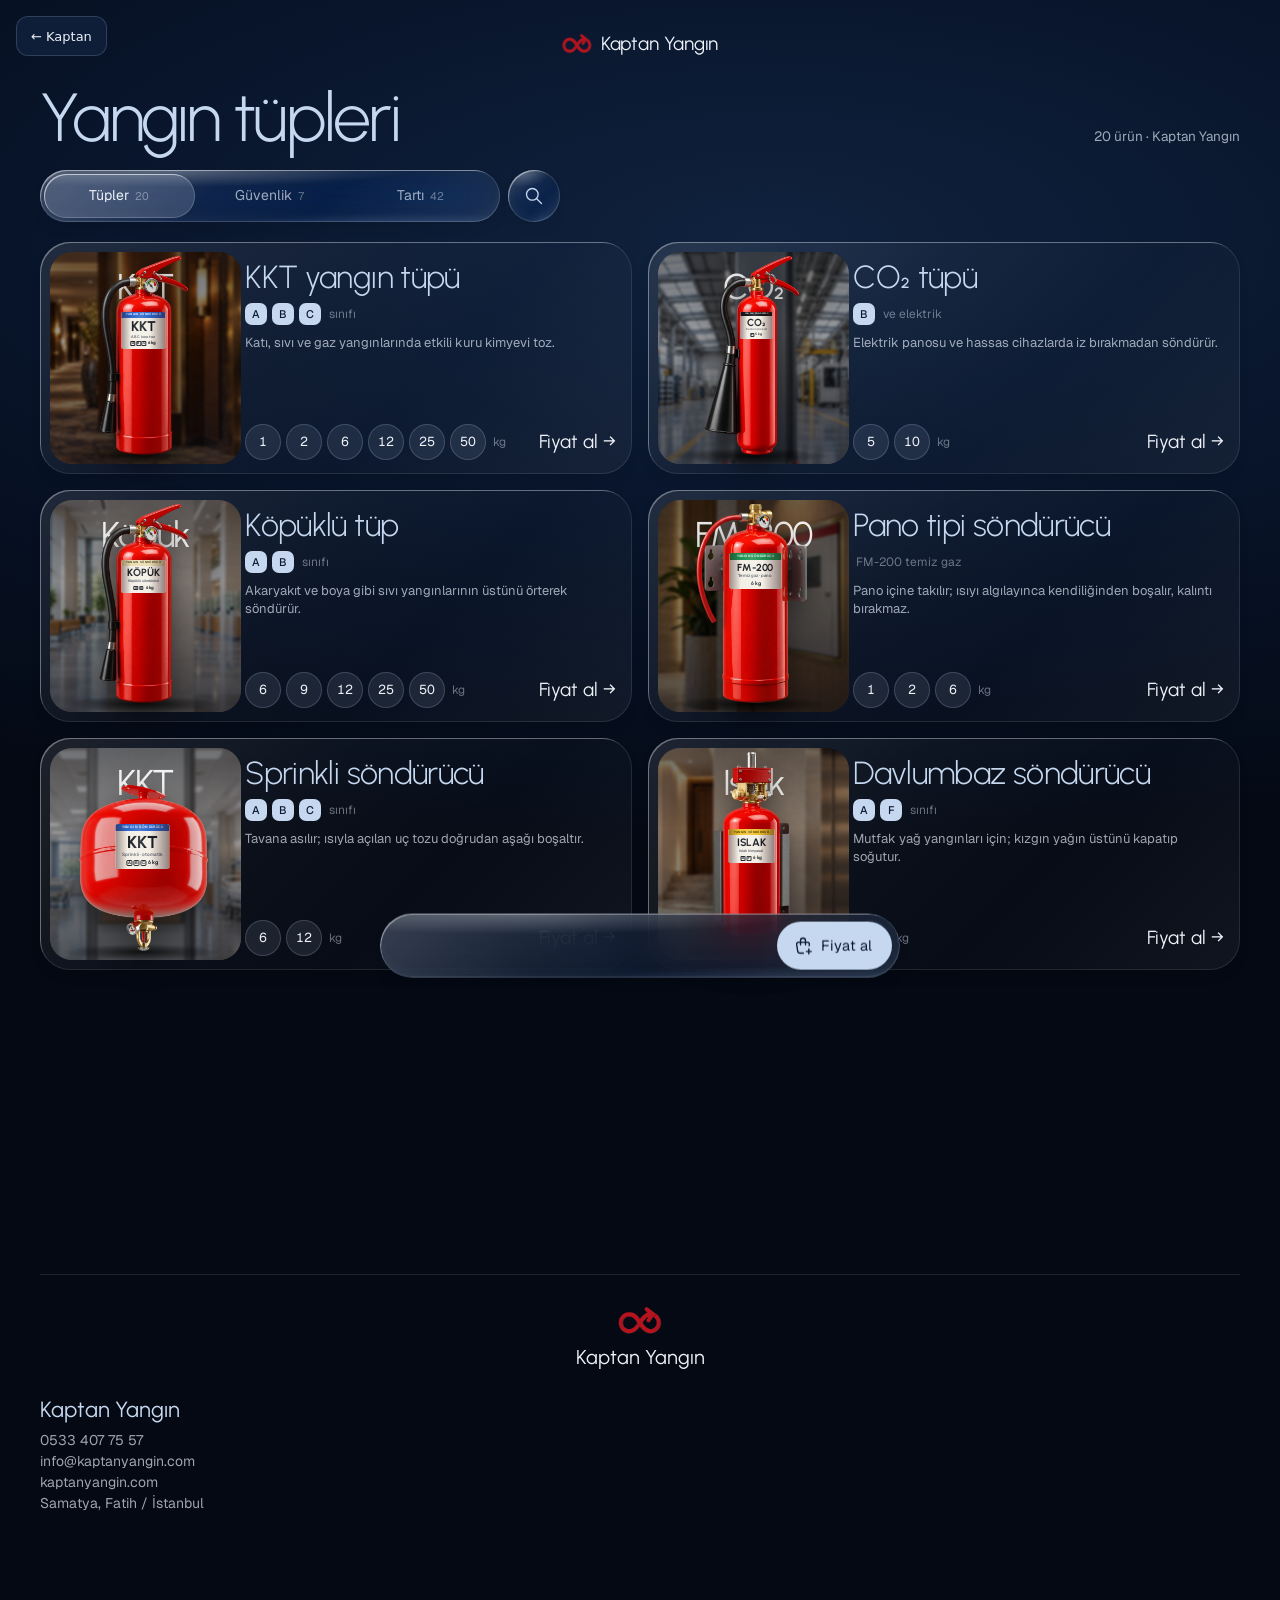
==== commit 0bde863d: "Mağaza: değeri olmayan teknik bilgi satırları gizlendi ("eklenecek" yer tutucusu kalktı) Co-Authored" ====
--- a/magaza/index.html
+++ b/magaza/index.html
@@ -2,7 +2,17 @@
 <html lang="tr">
 <meta charset="utf-8">
 <meta name="viewport" content="width=device-width, initial-scale=1, viewport-fit=cover">
-<title>Kaptan Katalog</title>
+<title>Yangın Tüpü ve Terazi Modelleri | Kaptan Yangın</title>
+<meta name="description" content="KKT, CO₂, köpüklü söndürücüler ile terazi ve kantar modelleri. Fiyatı WhatsApp'tan sorun: 0533 407 75 57">
+<link rel="canonical" href="https://7kaptan.com/magaza/">
+<link rel="icon" type="image/png" href="kaptan-logo.png">
+<link rel="apple-touch-icon" href="kaptan-logo.png">
+<meta property="og:type" content="website">
+<meta property="og:site_name" content="Kaptan Yangın">
+<meta property="og:title" content="Yangın Tüpü ve Terazi Modelleri | Kaptan Yangın">
+<meta property="og:url" content="https://7kaptan.com/magaza/">
+<meta property="og:locale" content="tr_TR">
+<meta property="og:image" content="https://7kaptan.com/magaza/kaptan-logo.png">
 <link rel="preconnect" href="https://fonts.googleapis.com">
 <link rel="stylesheet" href="https://fonts.googleapis.com/css2?family=Urbanist:wght@200;300;400;500&family=Geist:wght@300;400;500&display=swap">
 <link rel="stylesheet" href="katalog-tema.css">
@@ -625,7 +635,7 @@
 	: tupMu(u) ? ['T4-otel-yatay-bos', '50% 45%'] : (/dedekt/i.test(u.ad) ? ['I05-dedektor', '60% 20%'] : /dolab/i.test(u.ad) ? ['I08-dolap', '80% 50%'] : /kapı/i.test(u.ad) ? ['I09-kapi', '70% 45%'] : ['I07-panel', '80% 50%']);
 const pencereHtml = ([g, odak], yazi) => `<span class="pencere" aria-hidden="true"><img class="zemin" src="../gorsel/${g}.jpg" style="object-position:${odak}" alt="" loading="lazy"><span class="yazi">${kacir(yazi)}</span></span>`;
 function kartHtml(u) {
-	const tabak = !u.gorsel ? `<div class="tabak ikon">${ik(ikonu(u))}</div>` : `<div class="tabak derin ${tupMu(u) ? 'koyu' : 'acik'}">${pencereHtml(zeminKart(u), kapasite(u) ?? '')}${tupcuk(u, `<img src="${kacir(src(u))}" alt="" loading="lazy" data-g="${u.id}">`)}</div>`;
+	const tabak = !u.gorsel ? `<div class="tabak ikon">${ik(ikonu(u))}</div>` : `<div class="tabak derin ${tupMu(u) ? 'koyu' : 'acik'}">${pencereHtml(zeminKart(u), kapasite(u) ?? '')}${tupcuk(u, `<img src="${kacir(src(u))}" alt="${kacir(u.ad)}" loading="lazy" data-g="${u.id}">`)}</div>`;
 	return `<a class="kart" href="#u-${u.id}" data-git="u-${u.id}">${tabak}<h3>${kacir(u.ad)}</h3><span class="kunye">${kacir(kunye(u))}</span><span class="fiyat fiyat-al">Fiyat al →</span></a>`;
 }
 const enKucuk = (l) => { const f = l.filter((x) => x != null); return f.length ? Math.min(...f) : null; };
@@ -633,7 +643,7 @@
 	const on = a.boylar.find((b) => Number(b.u.kapasite) === 6) ?? a.boylar[0], enAz = enKucuk(a.boylar.map((b) => b.u.fiyat)), enAzDolum = enKucuk(a.boylar.map((b) => b.u.dolum));
 	return `<article class="aile">
 		<a class="ana" href="#u-${on.id}" data-git="u-${on.id}" aria-label="${kacir(a.ad)}"></a>
-		<div class="resim">${pencereHtml(ZEMIN_AILE[a.kod] ?? ZEMIN_AILE.kkt, YAZI_AILE[a.kod] ?? '')}${tupcuk(on.u, `<img src="${kacir(src(on.u))}" alt="" loading="lazy" data-g="${on.id}">`)}</div>
+		<div class="resim">${pencereHtml(ZEMIN_AILE[a.kod] ?? ZEMIN_AILE.kkt, YAZI_AILE[a.kod] ?? '')}${tupcuk(on.u, `<img src="${kacir(src(on.u))}" alt="${kacir(on.u.ad)}" loading="lazy" data-g="${on.id}">`)}</div>
 		<div class="govde">
 			<h3>${kacir(a.ad)}</h3>
 			<div class="siniflar">${a.sinif ? a.sinif.split(' ').map((s) => `<b>${s}</b>`).join('') : ''}<span>${kacir(a.sinif ? a.sinifNot ?? 'sınıfı' : a.madde)}</span></div>
@@ -729,10 +739,11 @@
 }
 const olcuHtml = (l) => l.slice(0, 4).map(([b, s]) => `<div class="olcu"><b>${kacir(b)}</b><span>${kacir(s)}</span></div>`).join('');
 function teknik(m, v) {
-	const u = v.u, a = m.a, bos = 'Üretici föyünden eklenecek';
+	const u = v.u, a = m.a;
 	const s = a?.madde ? [['Söndürücü madde', `${a.madde}, ${kg(u.kapasite)}`], ['Yangın sınıfı', a.sinif ? a.sinif.split(' ').join(', ') + (a.sinifNot ? ' ' + a.sinifNot : '') : null], ['Söndürme gücü', null], ['Boşalma süresi', null], ['Çalışma sıcaklığı', null], ['Dolu ağırlık · boy', null]]
 		: [['Tür', u.alt_tur ?? u.ad], ['Marka', u.marka], ['Model', u.model], ['Kapasite', kapasite(u)], ['Satış birimi', u.birim === 'kg' ? 'adet' : u.birim]].filter(([, d]) => d);
-	return s.map(([k, d]) => `<tr><td>${kacir(k)}</td>${d ? `<td>${kacir(d)}</td>` : `<td class="bos">${bos}</td>`}</tr>`).join('');
+	// Değeri olmayan satır gösterilmez (föy bilgisi gelince dolar).
+	return s.filter(([, d]) => d).map(([k, d]) => `<tr><td>${kacir(k)}</td><td>${kacir(d)}</td></tr>`).join('');
 }
 function olcuSigdir() { $$('#bilgi .olcu b').forEach((b) => { b.style.fontSize = ''; let f = parseFloat(getComputedStyle(b).fontSize); while (b.scrollWidth > b.clientWidth + 1 && f > 20) { f -= 2; b.style.fontSize = f + 'px'; } }); }
 function benzerler(m, v) {
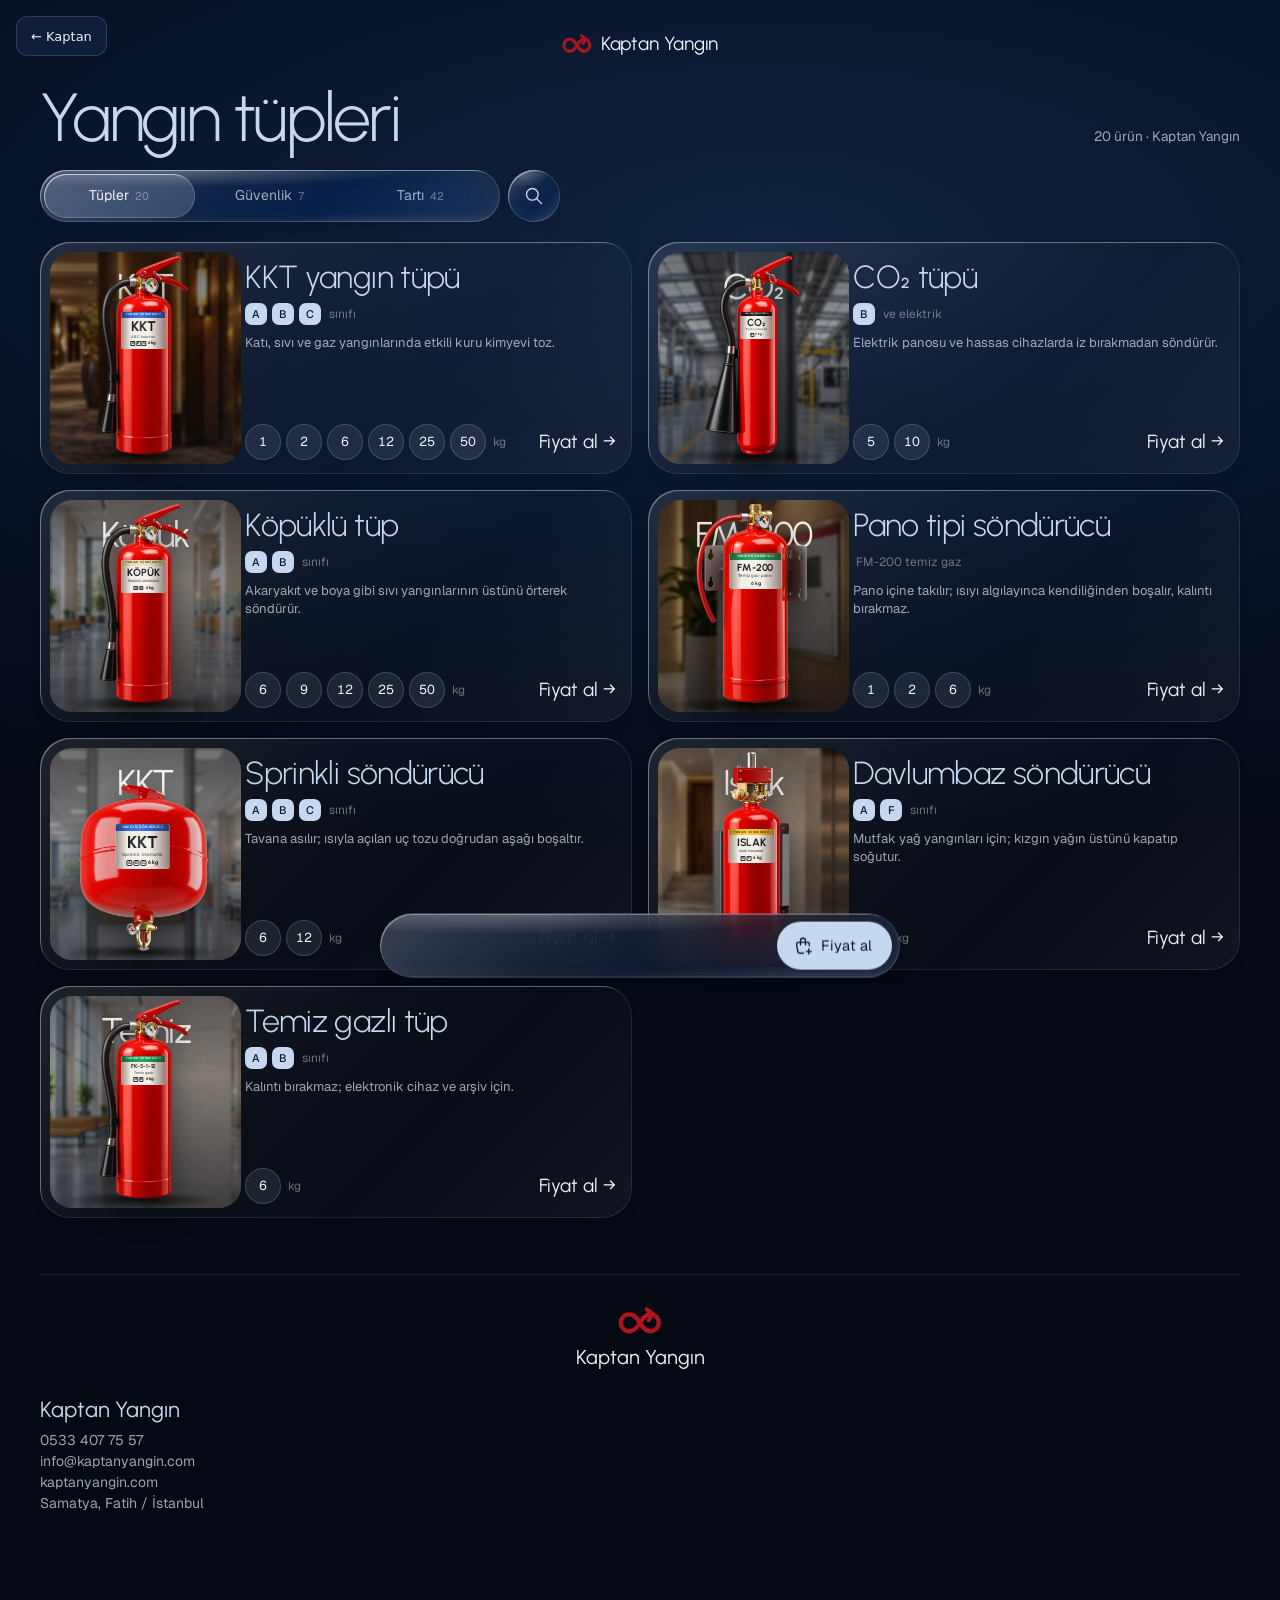
==== commit d85b6cdf: "Görseller WebP (7,1→3,2 MB), paylaşım görseli 1200×630, twitter kartı Co-Authored-By: Claude Opus 5." ====
--- a/magaza/index.html
+++ b/magaza/index.html
@@ -12,7 +12,10 @@
 <meta property="og:title" content="Yangın Tüpü ve Terazi Modelleri | Kaptan Yangın">
 <meta property="og:url" content="https://7kaptan.com/magaza/">
 <meta property="og:locale" content="tr_TR">
-<meta property="og:image" content="https://7kaptan.com/magaza/kaptan-logo.png">
+<meta property="og:image" content="https://7kaptan.com/varlik/paylasim.jpg">
+<meta property="og:image:width" content="1200">
+<meta property="og:image:height" content="630">
+<meta name="twitter:card" content="summary_large_image">
 <link rel="preconnect" href="https://fonts.googleapis.com">
 <link rel="stylesheet" href="https://fonts.googleapis.com/css2?family=Urbanist:wght@200;300;400;500&family=Geist:wght@300;400;500&display=swap">
 <link rel="stylesheet" href="katalog-tema.css">
@@ -633,7 +636,7 @@
 const zeminKart = (u) => u.bolum === 'kantar'
 	? (/hassas/i.test(u.alt_tur ?? u.ad) ? ['K3-hassas', '20% 50%'] : /terazi/i.test(u.alt_tur ?? u.ad) ? ['K2-market', '0% 55%'] : /tır|kamyon|kantar/i.test(u.alt_tur ?? u.ad) ? ['I14-kantar-hava', '60% 60%'] : /indikat/i.test(u.alt_tur ?? u.ad) ? ['K6-tezgah', '20% 50%'] : ['T5-fabrika-yatay-bos', '22% 60%'])
 	: tupMu(u) ? ['T4-otel-yatay-bos', '50% 45%'] : (/dedekt/i.test(u.ad) ? ['I05-dedektor', '60% 20%'] : /dolab/i.test(u.ad) ? ['I08-dolap', '80% 50%'] : /kapı/i.test(u.ad) ? ['I09-kapi', '70% 45%'] : ['I07-panel', '80% 50%']);
-const pencereHtml = ([g, odak], yazi) => `<span class="pencere" aria-hidden="true"><img class="zemin" src="../gorsel/${g}.jpg" style="object-position:${odak}" alt="" loading="lazy"><span class="yazi">${kacir(yazi)}</span></span>`;
+const pencereHtml = ([g, odak], yazi) => `<span class="pencere" aria-hidden="true"><img class="zemin" src="../gorsel/${g}.webp" style="object-position:${odak}" alt="" loading="lazy"><span class="yazi">${kacir(yazi)}</span></span>`;
 function kartHtml(u) {
 	const tabak = !u.gorsel ? `<div class="tabak ikon">${ik(ikonu(u))}</div>` : `<div class="tabak derin ${tupMu(u) ? 'koyu' : 'acik'}">${pencereHtml(zeminKart(u), kapasite(u) ?? '')}${tupcuk(u, `<img src="${kacir(src(u))}" alt="${kacir(u.ad)}" loading="lazy" data-g="${u.id}">`)}</div>`;
 	return `<a class="kart" href="#u-${u.id}" data-git="u-${u.id}">${tabak}<h3>${kacir(u.ad)}</h3><span class="kunye">${kacir(kunye(u))}</span><span class="fiyat fiyat-al">Fiyat al →</span></a>`;
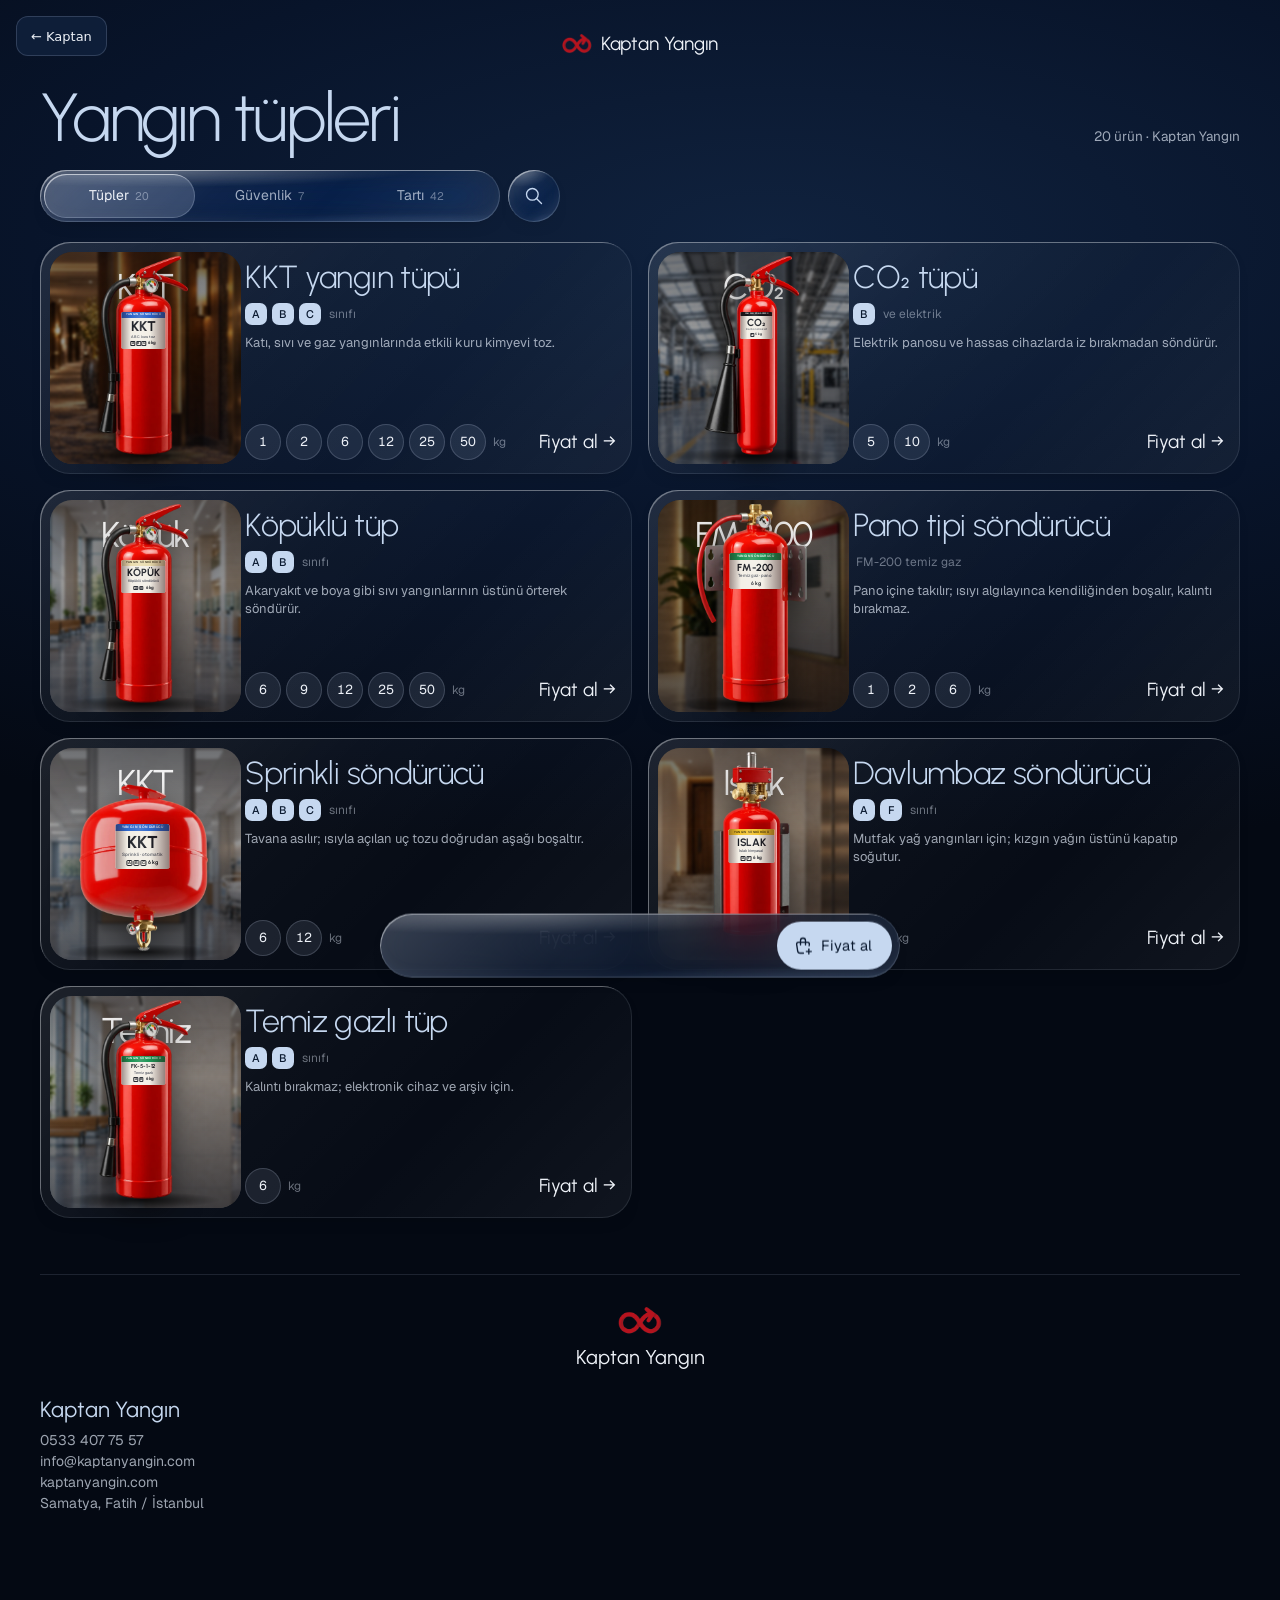
==== commit c59447a5: "Statik alt bilgi (JS'siz tarayıcılar için iç bağlantılar), temiz URL'ler (.html'siz), hakkımızda düz" ====
--- a/magaza/index.html
+++ b/magaza/index.html
@@ -461,7 +461,7 @@
 </style>
 
 <div class="kap">
-	<a href="../index.html#urunler" style="position:fixed;z-index:9999;left:16px;top:16px;display:inline-flex;align-items:center;gap:8px;height:40px;padding:0 14px;border-radius:12px;background:rgba(16,34,62,.82);backdrop-filter:blur(18px);-webkit-backdrop-filter:blur(18px);color:#eef2f8;font:500 13px/1 system-ui,sans-serif;text-decoration:none;border:1px solid rgba(198,216,240,.18)">← Kaptan</a>
+	<a href="../#urunler" style="position:fixed;z-index:9999;left:16px;top:16px;display:inline-flex;align-items:center;gap:8px;height:40px;padding:0 14px;border-radius:12px;background:rgba(16,34,62,.82);backdrop-filter:blur(18px);-webkit-backdrop-filter:blur(18px);color:#eef2f8;font:500 13px/1 system-ui,sans-serif;text-decoration:none;border:1px solid rgba(198,216,240,.18)">← Kaptan</a>
 <header class="ust">
 		<button type="button" class="geri cam bas" id="geri" aria-label="Kataloğa dön" hidden><i class="ti" aria-hidden="true"><svg xmlns="http://www.w3.org/2000/svg" viewBox="0 0 24 24" fill="none" stroke="currentColor" stroke-width="1.6" stroke-linecap="round" stroke-linejoin="round"><path stroke="none" d="M0 0h24v24H0z" fill="none"/><path d="M5 12l14 0" /><path d="M5 12l6 6" /><path d="M5 12l6 -6" /></svg></i></button>
 		<a class="marka" href="#ysc" data-git="ysc" aria-label="Kaptan, ürün kataloğu"><img src="kaptan-logo.png" alt=""><span class="ad" id="markaAlt">Kaptan Yangın</span></a>
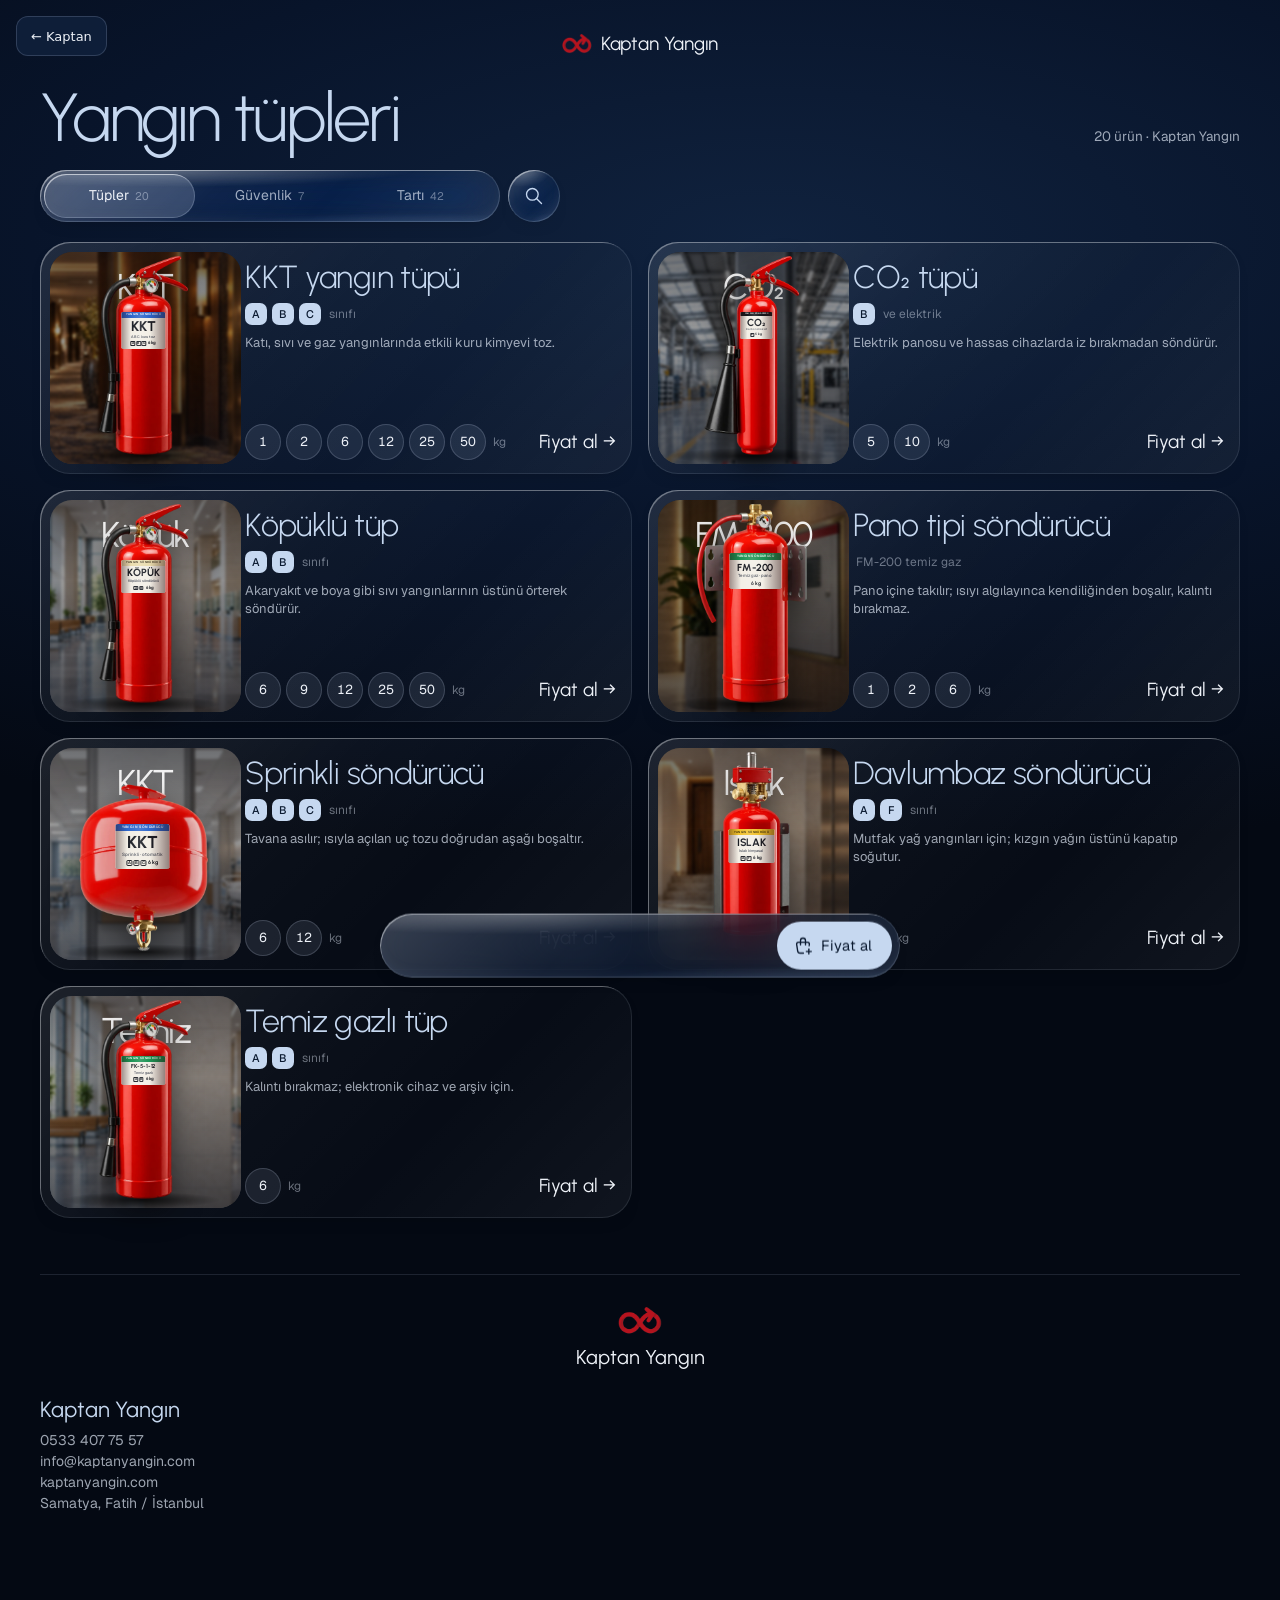
==== commit 317db4bb: "Google Fonts engellemeden yükleniyor (ana sayfa LCP 6,4→2,0 sn, Lighthouse performans 68→96) Co-Auth" ====
--- a/magaza/index.html
+++ b/magaza/index.html
@@ -17,7 +17,7 @@
 <meta property="og:image:height" content="630">
 <meta name="twitter:card" content="summary_large_image">
 <link rel="preconnect" href="https://fonts.googleapis.com">
-<link rel="stylesheet" href="https://fonts.googleapis.com/css2?family=Urbanist:wght@200;300;400;500&family=Geist:wght@300;400;500&display=swap">
+<link rel="preload" as="style" href="https://fonts.googleapis.com/css2?family=Urbanist:wght@200;300;400;500&family=Geist:wght@300;400;500&display=swap" onload="this.onload=null;this.rel='stylesheet'"><noscript><link rel="stylesheet" href="https://fonts.googleapis.com/css2?family=Urbanist:wght@200;300;400;500&family=Geist:wght@300;400;500&display=swap"></noscript>
 <link rel="stylesheet" href="katalog-tema.css">
 <script src="../tema.js"></script>
 <script src="../katalog.js"></script>
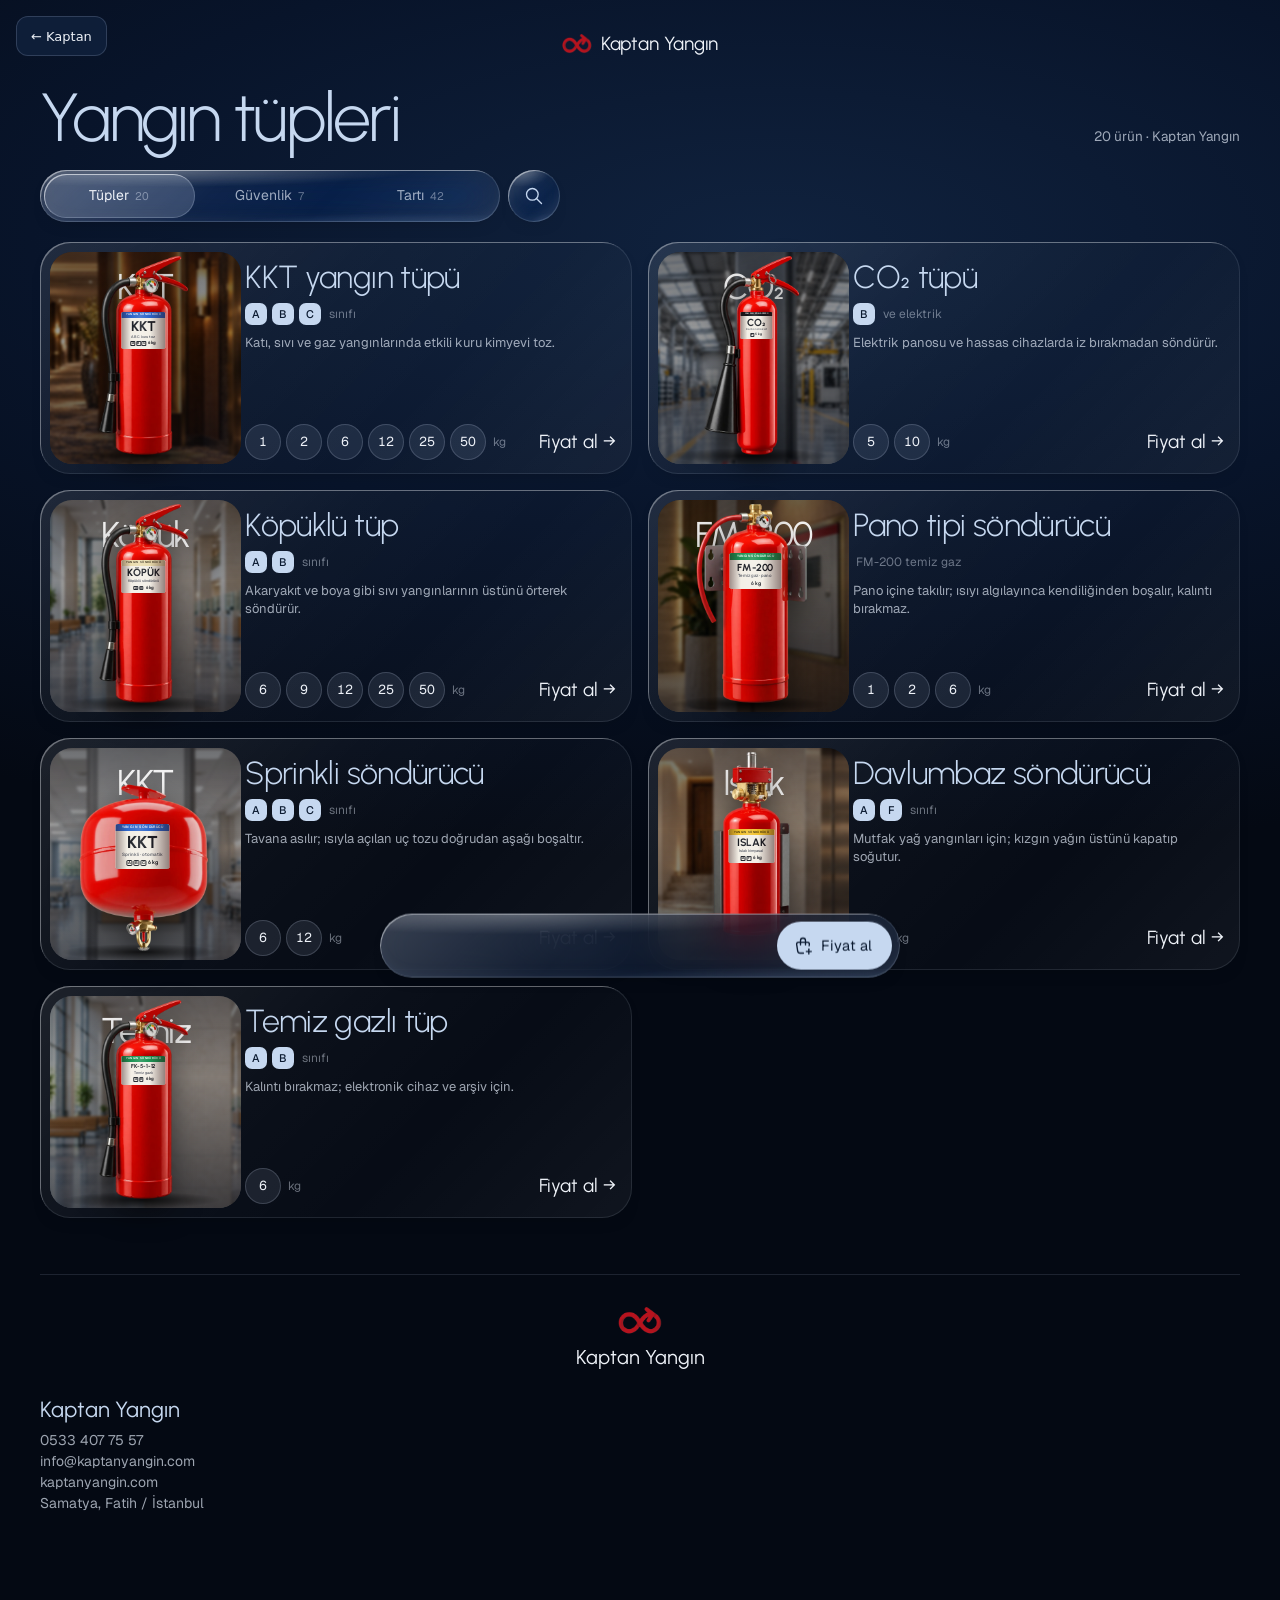
==== commit 829c00db: "Sekme ikonu: logo beyaz kare zeminde (favicon.ico 16/32/48, 192, 512, apple-touch) Co-Authored-By: C" ====
--- a/magaza/index.html
+++ b/magaza/index.html
@@ -5,8 +5,10 @@
 <title>Yangın Tüpü ve Terazi Modelleri | Kaptan Yangın</title>
 <meta name="description" content="KKT, CO₂, köpüklü söndürücüler ile terazi ve kantar modelleri. Fiyatı WhatsApp'tan sorun: 0533 407 75 57">
 <link rel="canonical" href="https://7kaptan.com/magaza/">
-<link rel="icon" type="image/png" href="kaptan-logo.png">
-<link rel="apple-touch-icon" href="kaptan-logo.png">
+<link rel="icon" href="../favicon.ico" sizes="48x48">
+<link rel="icon" type="image/png" sizes="32x32" href="../favicon-32.png">
+<link rel="icon" type="image/png" sizes="192x192" href="../ikon-192.png">
+<link rel="apple-touch-icon" href="../apple-touch-icon.png">
 <meta property="og:type" content="website">
 <meta property="og:site_name" content="Kaptan Yangın">
 <meta property="og:title" content="Yangın Tüpü ve Terazi Modelleri | Kaptan Yangın">
